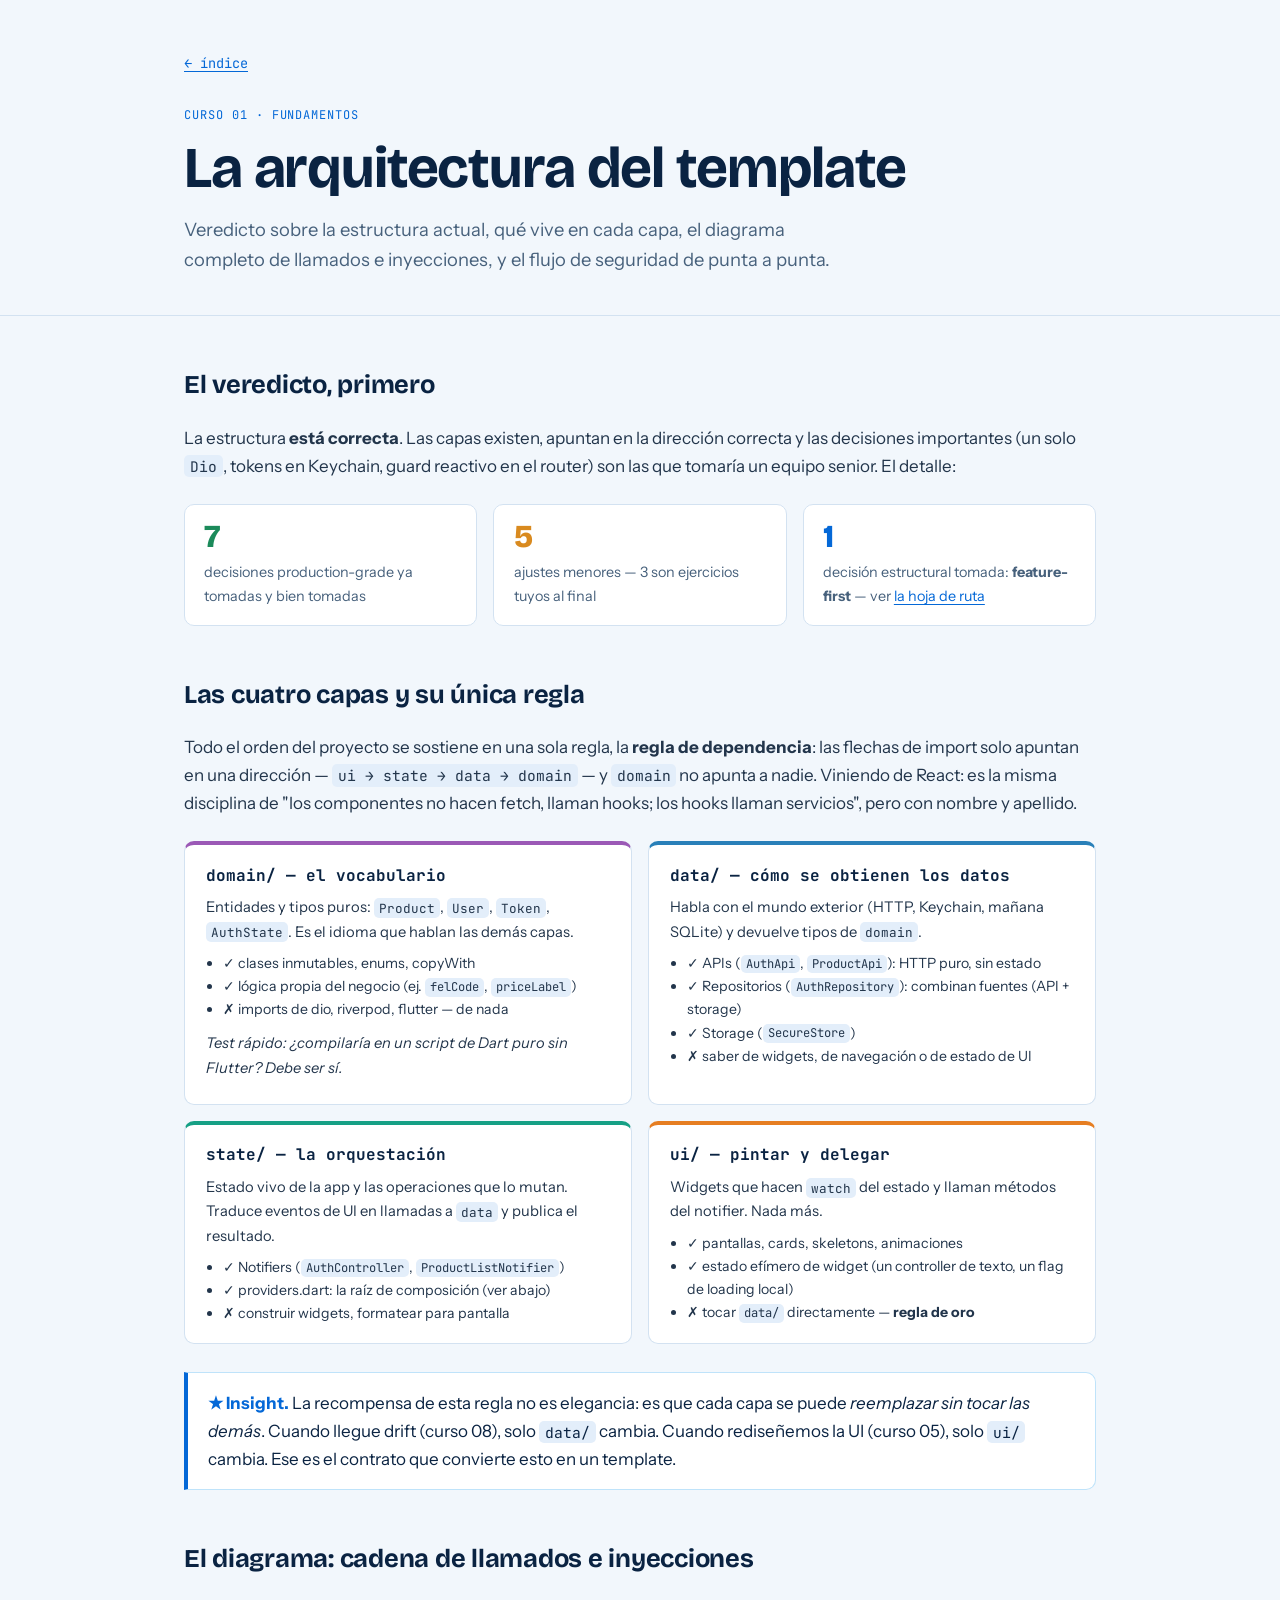
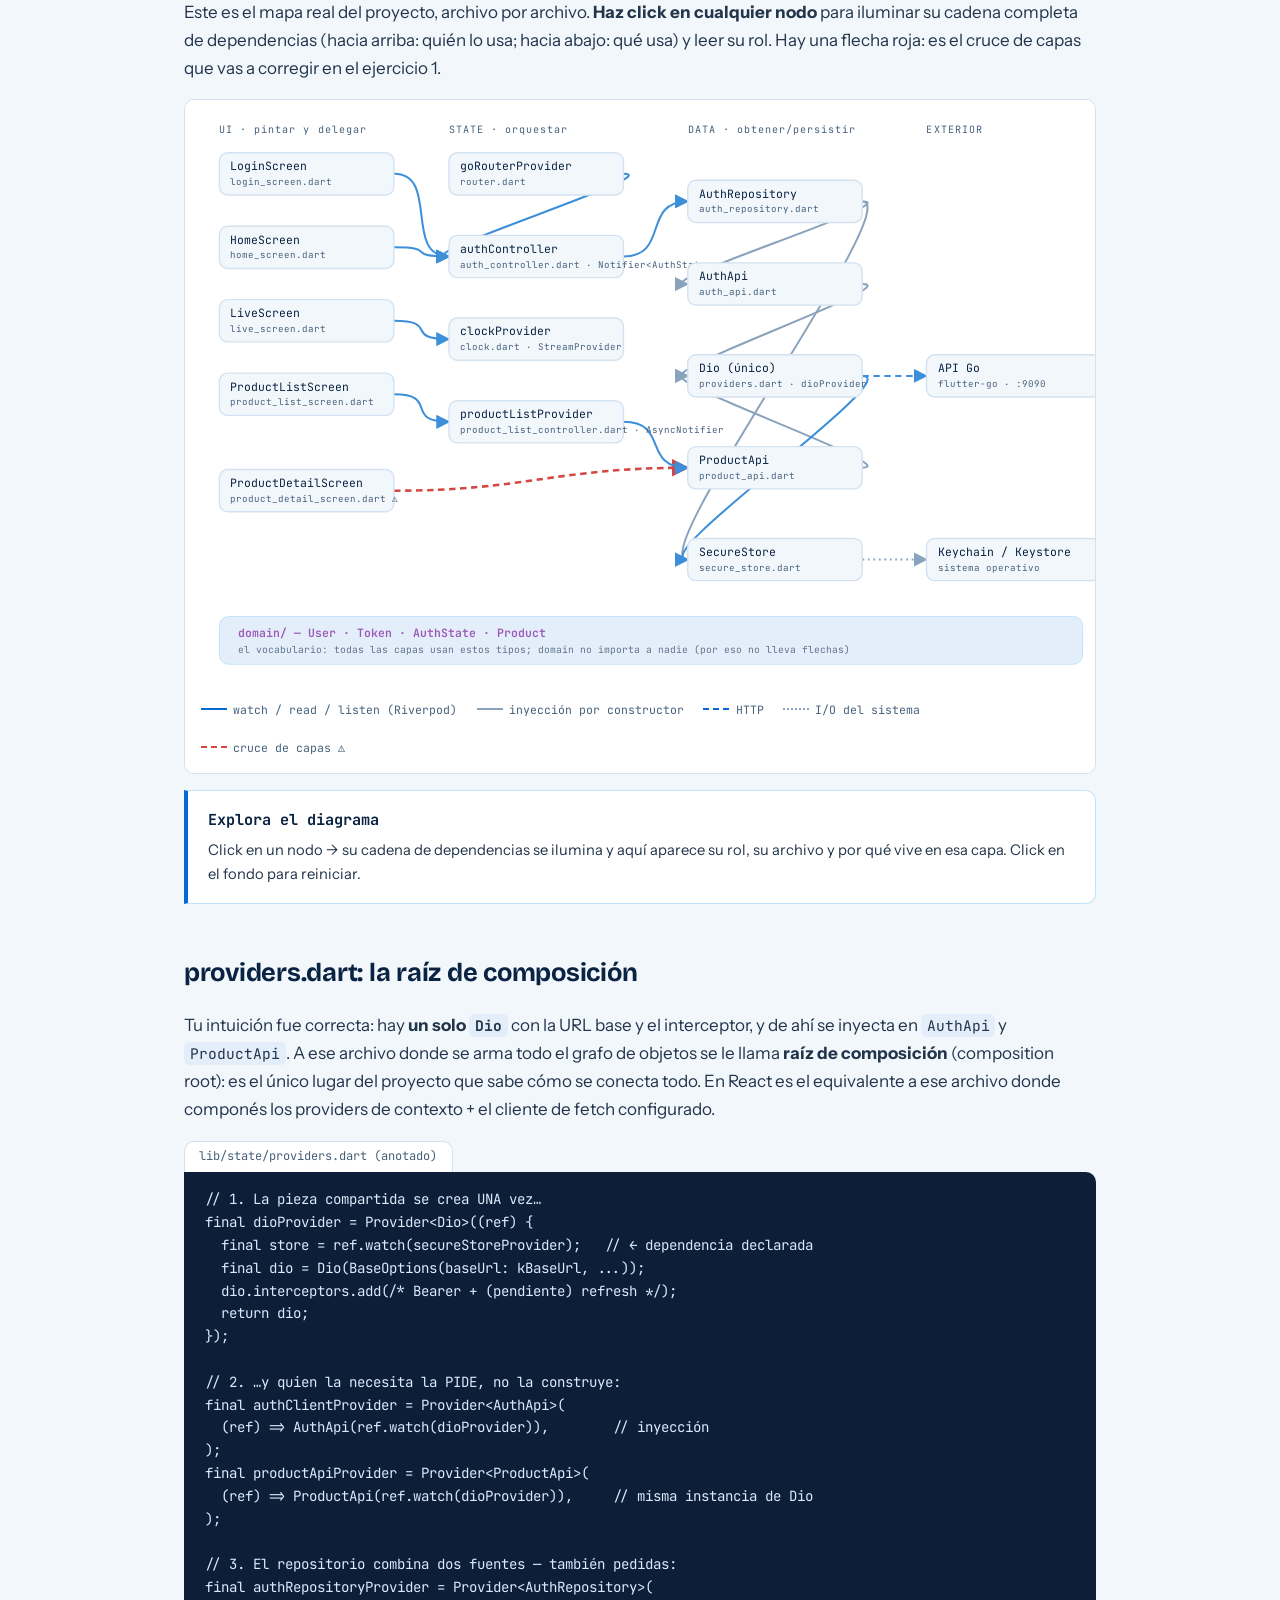
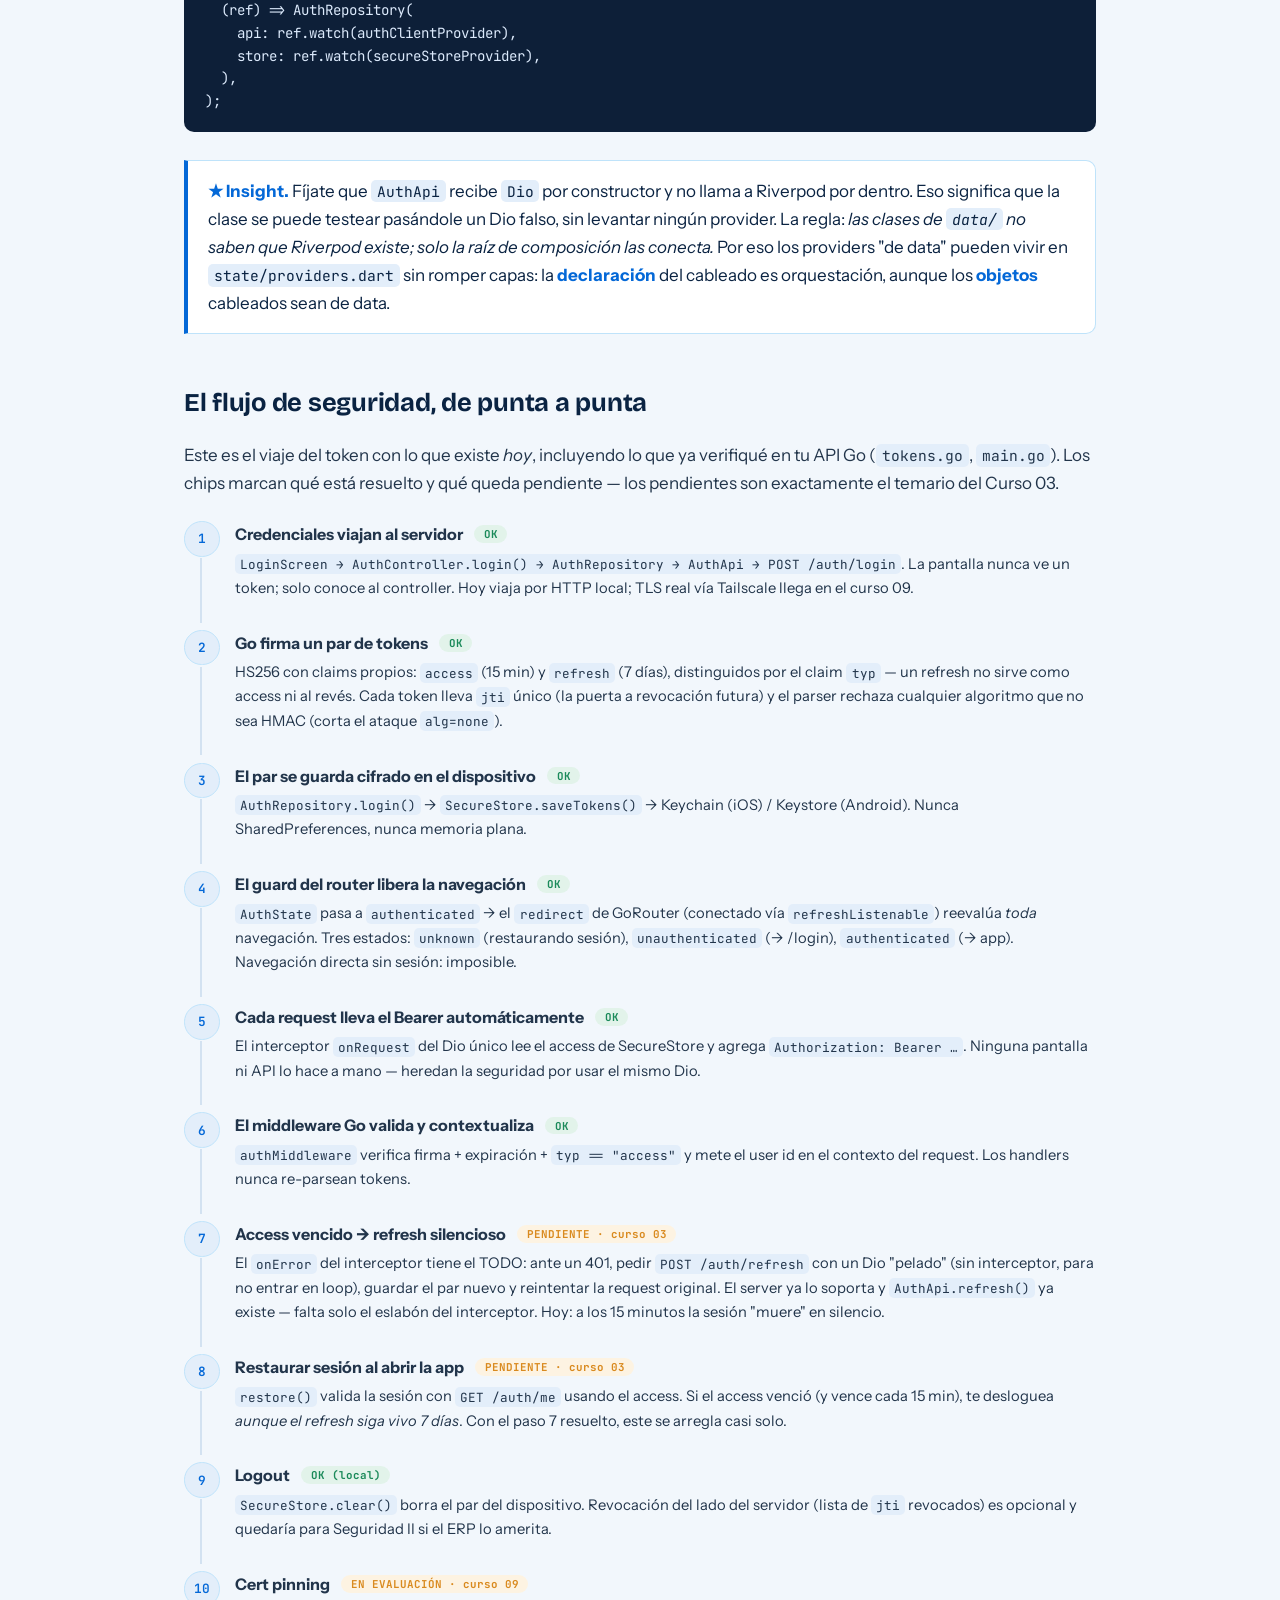
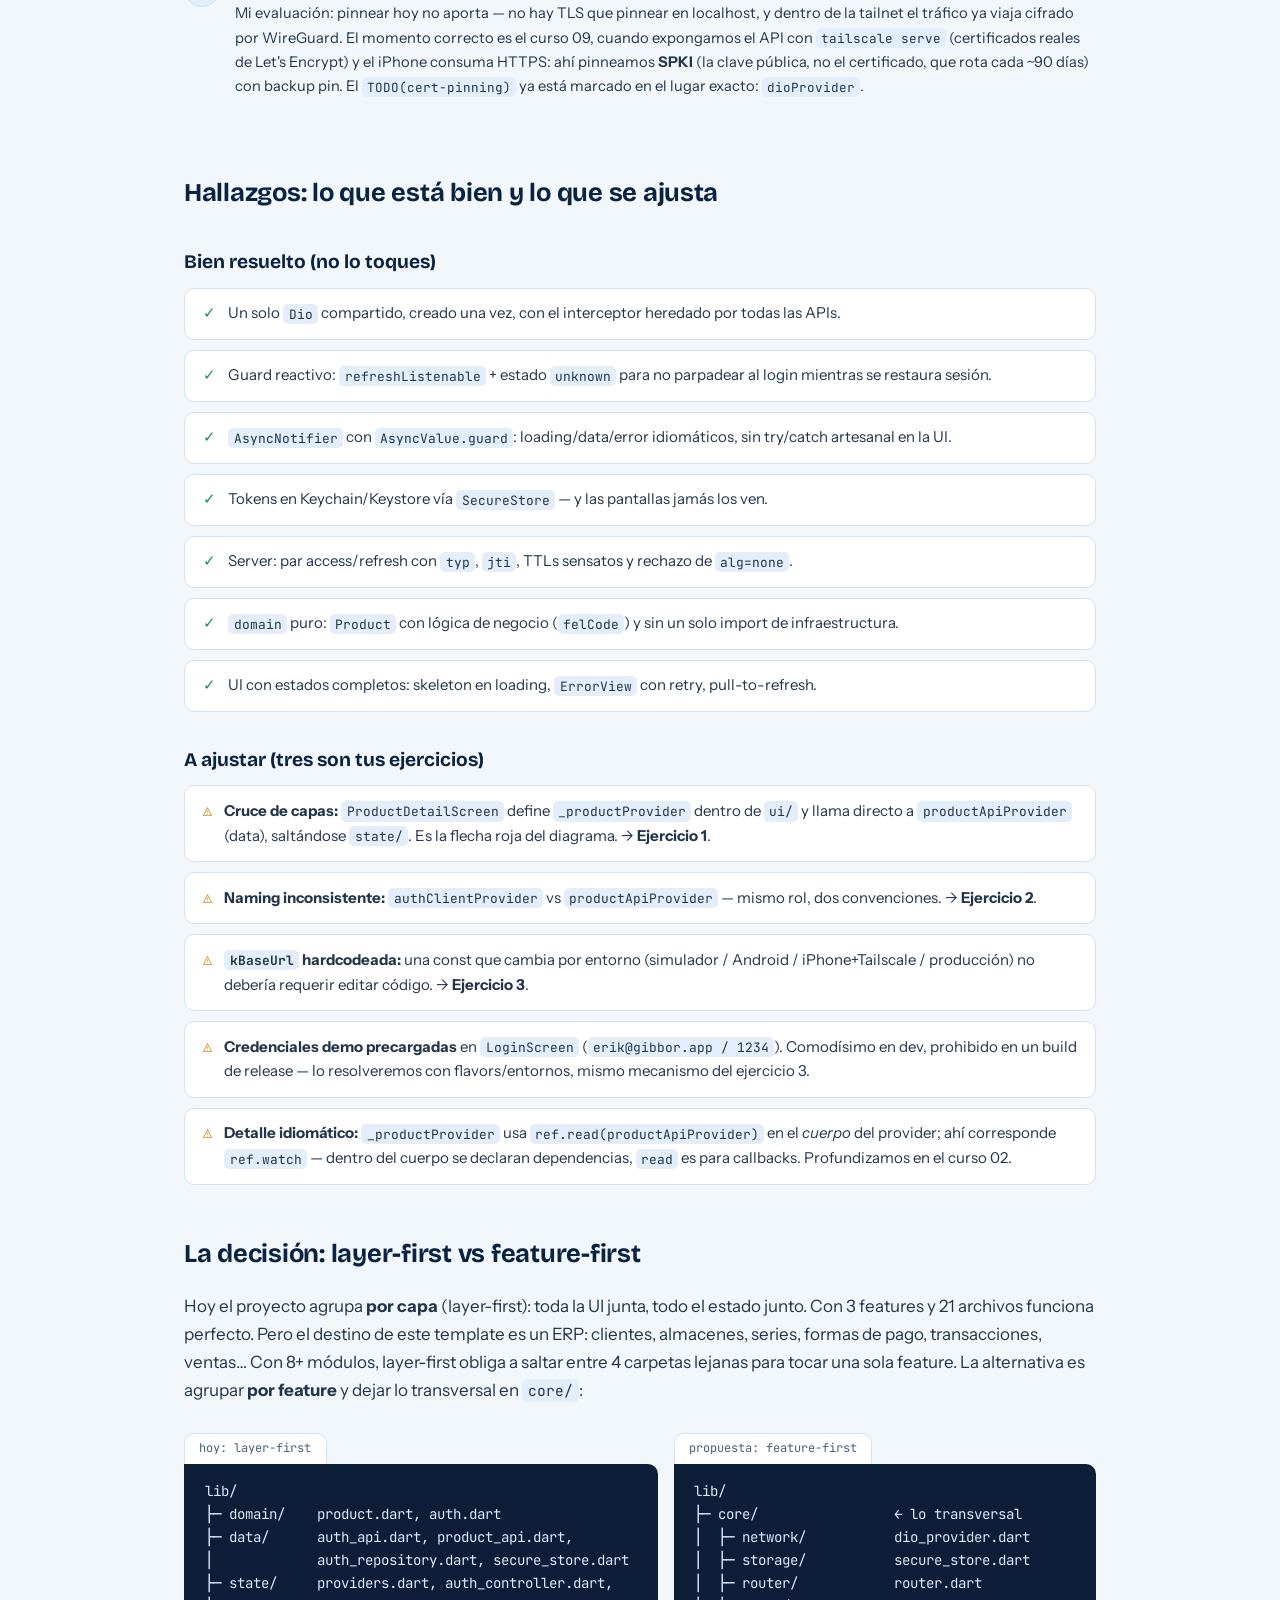
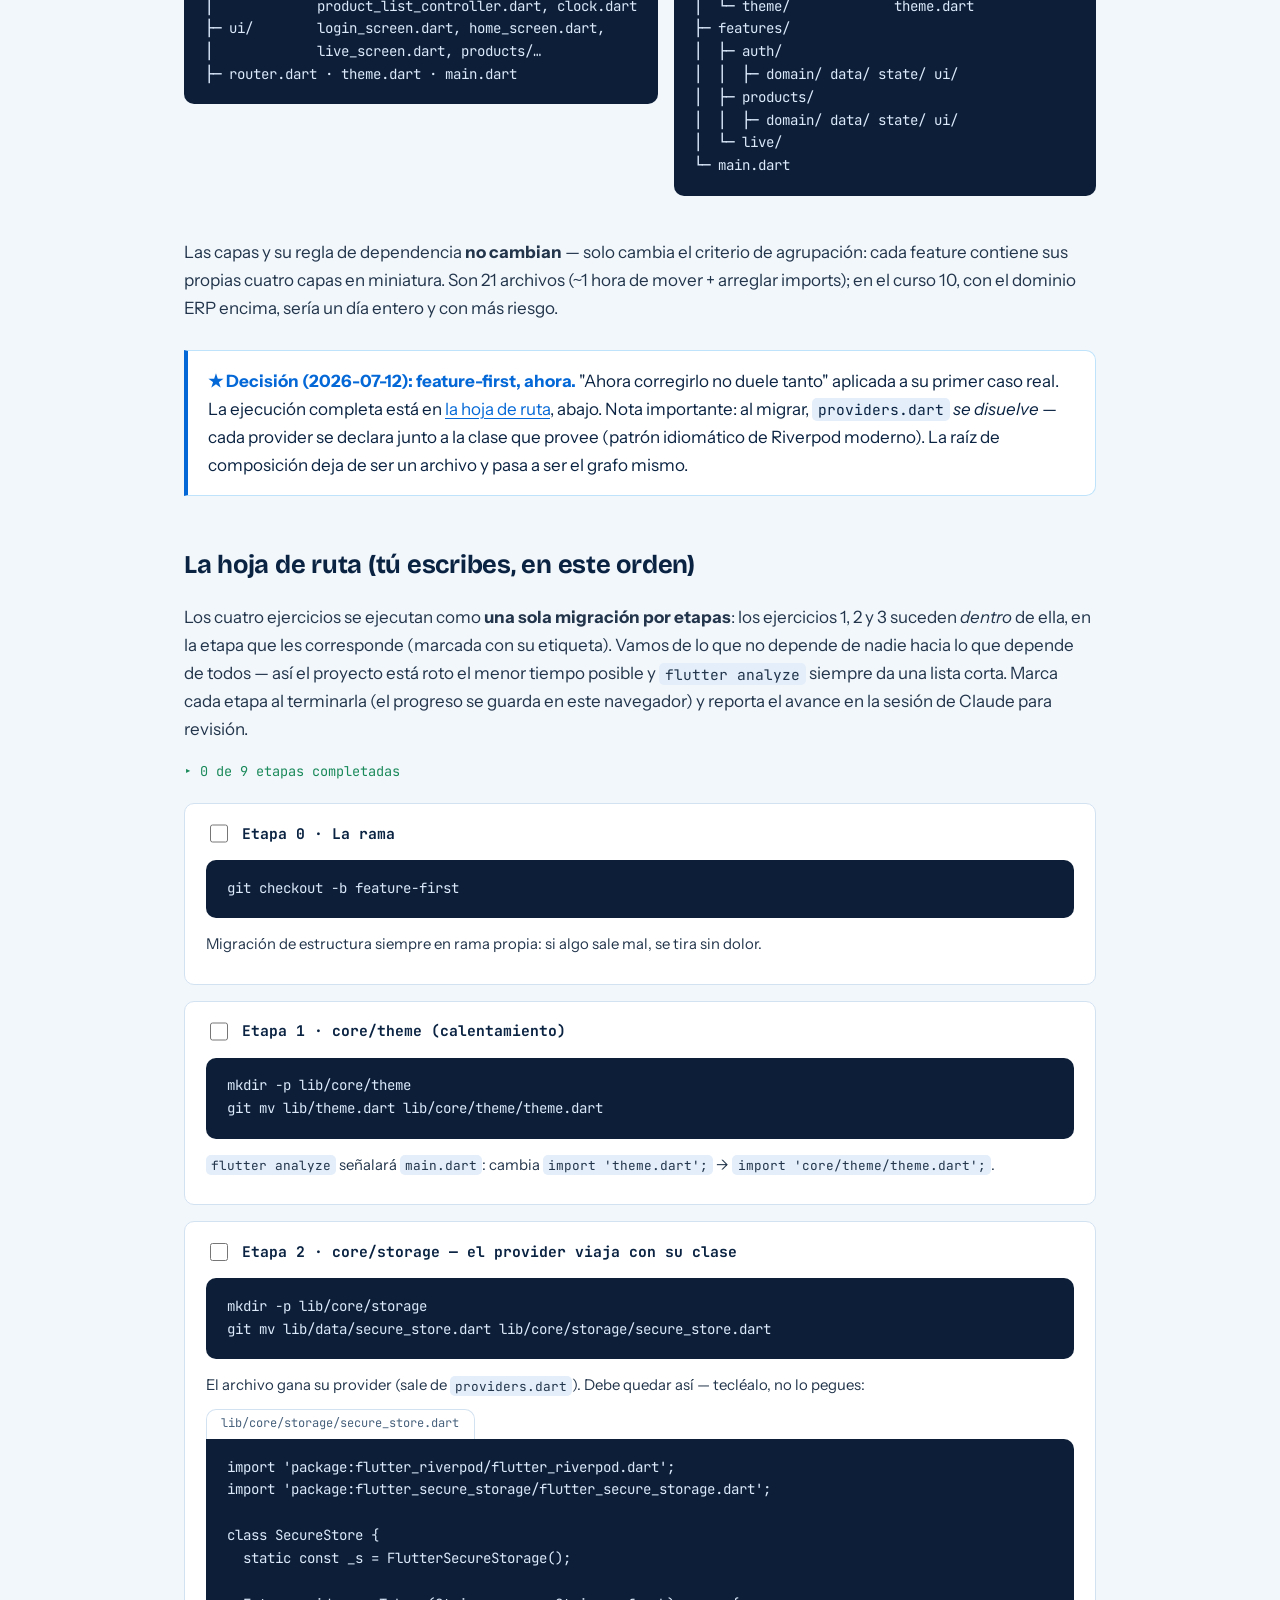
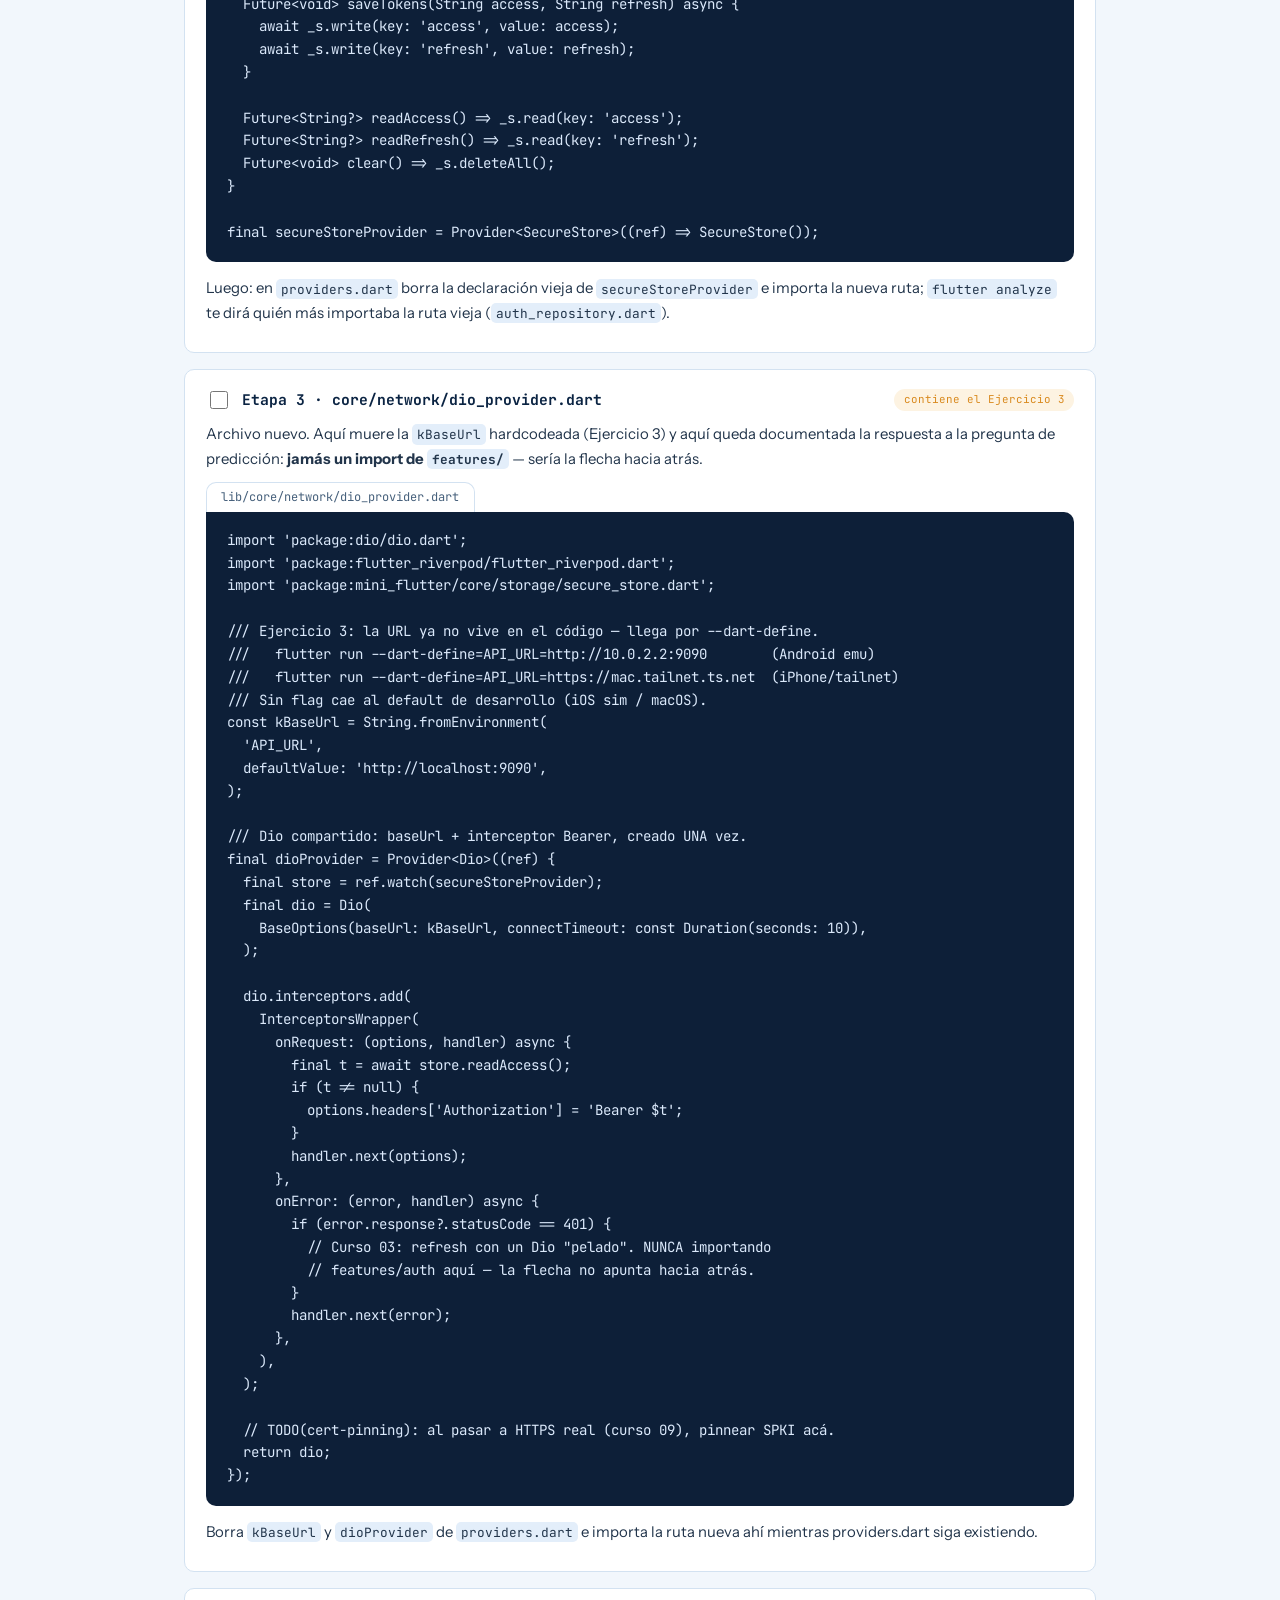
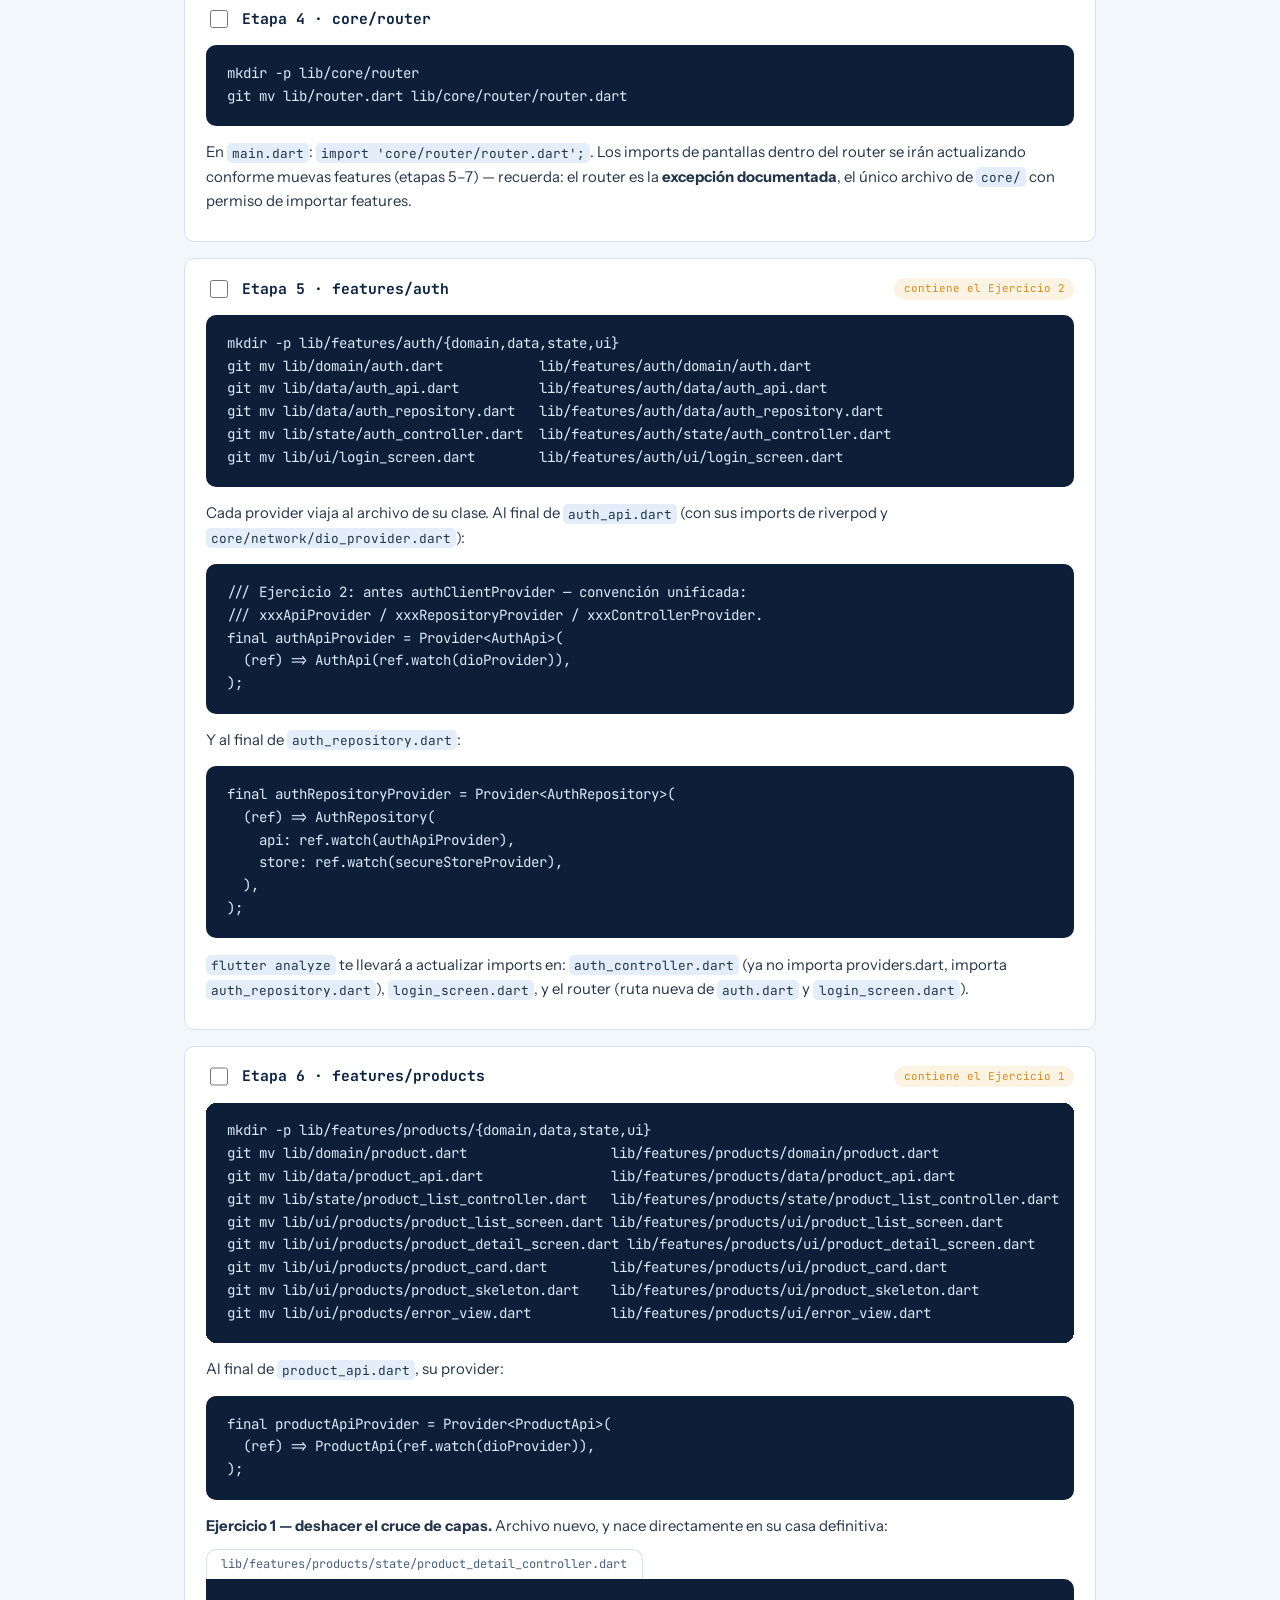
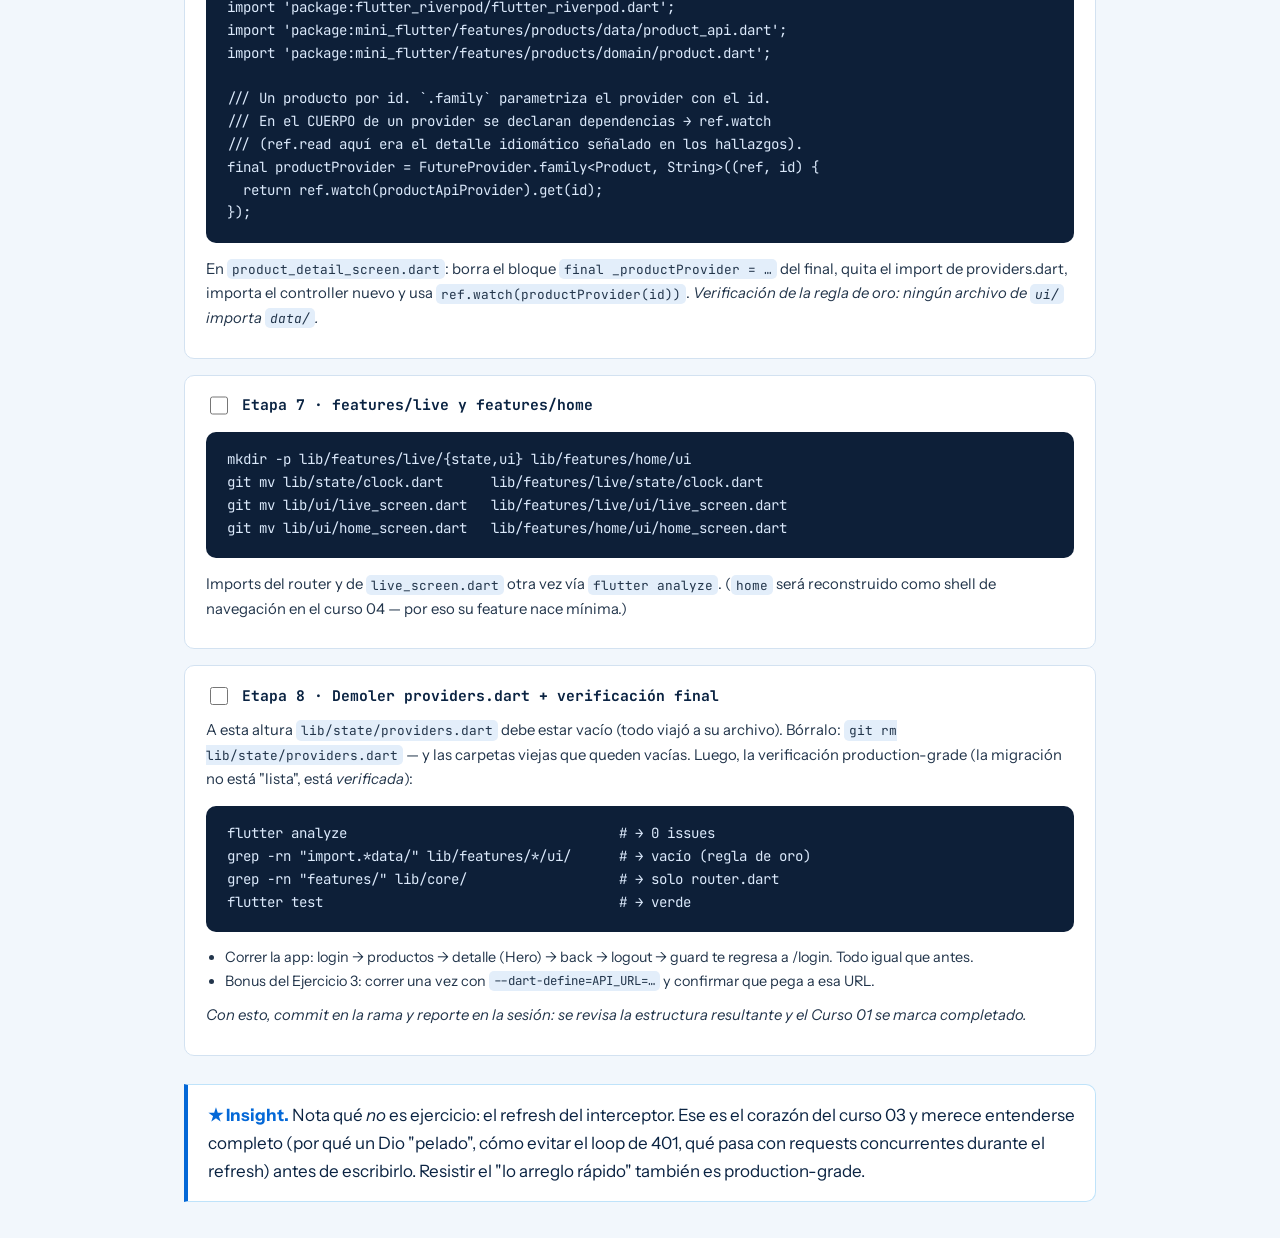
==== docs/html/curso-01-arquitectura.html @ 0466b00d "Course step - 0" ====
<!doctype html>
<html lang="es">
<head>
<meta charset="utf-8">
<meta name="viewport" content="width=device-width, initial-scale=1">
<meta name="darkreader-lock">
<title>Curso 01 · La arquitectura del template — Escuela Flutter</title>
<link rel="preconnect" href="https://fonts.googleapis.com">
<link href="https://fonts.googleapis.com/css2?family=Bricolage+Grotesque:wght@500;700;800&family=Instrument+Sans:ital,wght@0,400;0,600;1,400&family=JetBrains+Mono:wght@400;600&display=swap" rel="stylesheet">
<link rel="stylesheet" href="assets/base.css">
<style>
  /* ---- estilos exclusivos de este curso ---- */

  /* veredicto */
  .veredicto {
    display: grid;
    grid-template-columns: repeat(3, 1fr);
    gap: 1rem;
    margin: 1.5rem 0;
  }
  @media (max-width: 46rem) { .veredicto { grid-template-columns: 1fr; } }

  .veredicto-item {
    background: var(--card);
    border: 1px solid var(--linea);
    border-radius: var(--radio);
    padding: 1rem 1.2rem;
  }
  .veredicto-num {
    font-family: var(--f-display);
    font-size: 2rem;
    font-weight: 800;
    line-height: 1;
  }
  .veredicto-item p { margin: 0.4rem 0 0; font-size: 0.9rem; color: var(--ink-suave); }

  /* tarjetas de capa */
  .capas { display: grid; grid-template-columns: 1fr 1fr; gap: 1rem; margin: 1.5rem 0; }
  @media (max-width: 46rem) { .capas { grid-template-columns: 1fr; } }

  .capa-card {
    background: var(--card);
    border: 1px solid var(--linea);
    border-top: 4px solid var(--capa-color, var(--azul));
    border-radius: var(--radio);
    padding: 1.1rem 1.3rem;
  }
  .capa-card h3 { margin: 0 0 0.4rem; font-family: var(--f-mono); font-size: 1rem; }
  .capa-card p { font-size: 0.92rem; margin: 0.4rem 0; }
  .capa-card ul { font-size: 0.88rem; padding-left: 1.1rem; margin: 0.5rem 0 0; }
  .capa-si { color: var(--verde); }
  .capa-no { color: #c0392b; }

  /* diagrama interactivo */
  .lienzo {
    background: var(--card);
    border: 1px solid var(--linea);
    border-radius: var(--radio);
    padding: 1rem;
    overflow-x: auto;
  }
  .lienzo svg { display: block; min-width: 900px; width: 100%; height: auto; }

  .leyenda {
    display: flex; flex-wrap: wrap; gap: 1.2rem;
    font-family: var(--f-mono); font-size: 0.72rem; color: var(--ink-suave);
    margin: 0.9rem 0 0;
  }
  .leyenda span { display: inline-flex; align-items: center; gap: 0.4rem; }
  .muestra { display: inline-block; width: 26px; height: 0; border-top: 2.5px solid var(--azul); }
  .muestra.gris  { border-top-color: #8aa3bd; }
  .muestra.rojo  { border-top-color: #d64541; border-top-style: dashed; }
  .muestra.punteada { border-top-style: dotted; border-top-color: #8aa3bd; }
  .muestra.rayada { border-top-style: dashed; }

  .panel-info {
    border: 1px solid var(--cielo);
    border-left: 4px solid var(--azul);
    background: var(--card);
    border-radius: 0 var(--radio) var(--radio) 0;
    padding: 1rem 1.25rem;
    margin-top: 1rem;
    min-height: 5.5rem;
  }
  .panel-info h4 { font-family: var(--f-mono); margin: 0 0 0.3rem; font-size: 0.95rem; }
  .panel-info .pill { margin-left: 0.5rem; }
  .panel-info p { margin: 0.4rem 0 0; font-size: 0.92rem; color: var(--texto-prosa); }

  /* nodos SVG */
  .nodo-svg { cursor: pointer; }
  .nodo-svg rect {
    fill: var(--paper);
    stroke: var(--linea);
    stroke-width: 1.5;
    transition: stroke 0.15s ease, fill 0.15s ease;
  }
  .nodo-svg text { font-family: var(--f-mono); font-size: 12.5px; fill: var(--ink); }
  .nodo-svg .sub { font-size: 10px; fill: var(--ink-suave); }
  .nodo-svg:hover rect, .nodo-svg:focus-visible rect { stroke: var(--azul); stroke-width: 2; }
  .nodo-svg.activo rect { stroke: var(--azul); stroke-width: 2.5; fill: var(--resalte); }
  .apagado { opacity: 0.14; }
  .col-titulo { font-family: var(--f-mono); font-size: 11px; letter-spacing: 0.1em; fill: var(--ink-suave); }
  .banda-domain rect { fill: var(--resalte); stroke: var(--cielo); }

  /* flujo de seguridad */
  .flujo { list-style: none; margin: 1.5rem 0; padding: 0; }
  .flujo li {
    position: relative;
    padding: 0 0 1.6rem 3.2rem;
    opacity: 0;
    transform: translateY(10px);
    transition: opacity 0.45s ease, transform 0.45s ease;
  }
  .flujo li.visible { opacity: 1; transform: none; }
  .flujo li::before {
    content: attr(data-paso);
    position: absolute; left: 0; top: 0;
    width: 2.1rem; height: 2.1rem;
    border-radius: 50%;
    display: flex; align-items: center; justify-content: center;
    font-family: var(--f-mono); font-size: 0.8rem; font-weight: 600;
    background: var(--resalte); color: var(--azul);
    border: 1.5px solid var(--cielo);
  }
  .flujo li::after {
    content: "";
    position: absolute; left: 1rem; top: 2.3rem; bottom: 0.2rem;
    border-left: 2px solid var(--linea);
  }
  .flujo li:last-child::after { display: none; }
  .flujo h4 { margin: 0.25rem 0 0.25rem; font-size: 1rem; font-family: var(--f-cuerpo); }
  .flujo p { margin: 0; font-size: 0.92rem; color: var(--texto-prosa); }
  .chip { font-family: var(--f-mono); font-size: 0.68rem; border-radius: 999px; padding: 0.12rem 0.6rem; vertical-align: 2px; margin-left: 0.5rem; }
  .chip-ok { background: #e2f3ea; color: var(--verde); }
  .chip-pend { background: #fdf3e2; color: var(--ambar); }
  @media (prefers-color-scheme: dark) {
    .chip-ok { background: #11331f; }
    .chip-pend { background: #3a2c10; }
  }

  /* hallazgos */
  .hallazgo { display: flex; gap: 0.8rem; align-items: baseline; background: var(--card); border: 1px solid var(--linea); border-radius: var(--radio); padding: 0.8rem 1.1rem; margin: 0.6rem 0; font-size: 0.94rem; }
  .hallazgo .icono { font-family: var(--f-mono); flex-shrink: 0; }
  .hallazgo.bien .icono { color: var(--verde); }
  .hallazgo.ajustar .icono { color: var(--ambar); }
  .hallazgo p { margin: 0; color: var(--texto-prosa); }

  /* ejercicios */
  .ejercicio {
    border: 1px dashed var(--ambar);
    border-radius: var(--radio);
    background: var(--card);
    padding: 1rem 1.25rem;
    margin: 1rem 0;
  }
  .ejercicio h4 { margin: 0 0 0.4rem; font-family: var(--f-mono); font-size: 0.9rem; color: var(--ambar); }
  .ejercicio p { margin: 0.3rem 0; font-size: 0.93rem; }

  /* hoja de ruta: etapas con checkbox persistente */
  #progreso-etapas {
    font-family: var(--f-mono);
    font-size: 0.85rem;
    color: var(--verde);
    margin: 0.75rem 0 1.25rem;
  }
  .etapa {
    border: 1px solid var(--linea);
    border-radius: var(--radio);
    background: var(--card);
    padding: 1.1rem 1.3rem;
    margin: 1rem 0;
    transition: border-color 0.2s ease, opacity 0.2s ease;
  }
  .etapa:has(input:checked) { border-color: var(--verde); opacity: 0.72; }
  .etapa-cabecera { display: flex; align-items: center; gap: 0.7rem; flex-wrap: wrap; }
  .etapa-cabecera input {
    width: 1.15rem; height: 1.15rem;
    accent-color: var(--verde);
    cursor: pointer;
    flex-shrink: 0;
  }
  .etapa h4 { margin: 0; font-family: var(--f-mono); font-size: 0.92rem; }
  .tag-ej {
    font-family: var(--f-mono); font-size: 0.68rem;
    background: #fdf3e2; color: var(--ambar);
    border-radius: 999px; padding: 0.12rem 0.6rem;
    margin-left: auto; white-space: nowrap;
  }
  @media (prefers-color-scheme: dark) { .tag-ej { background: #3a2c10; } }
  .etapa p { font-size: 0.93rem; margin: 0.6rem 0; }
  .etapa ul { font-size: 0.9rem; margin: 0.4rem 0; padding-left: 1.2rem; }
</style>
</head>
<body>

<header class="curso-header">
  <div class="contenedor">
    <a class="volver" href="index.html">← índice</a>
    <p class="eyebrow">Curso 01 · fundamentos</p>
    <h1 class="titulo-display">La arquitectura del template</h1>
    <p class="lead">Veredicto sobre la estructura actual, qué vive en cada capa, el diagrama
    completo de llamados e inyecciones, y el flujo de seguridad de punta a punta.</p>
  </div>
</header>

<main class="prose">
  <div class="contenedor">

    <h2>El veredicto, primero</h2>
    <p>
      La estructura <strong>está correcta</strong>. Las capas existen, apuntan en la
      dirección correcta y las decisiones importantes (un solo <code>Dio</code>, tokens en
      Keychain, guard reactivo en el router) son las que tomaría un equipo senior.
      El detalle:
    </p>

    <div class="veredicto">
      <div class="veredicto-item">
        <span class="veredicto-num" style="color: var(--verde)">7</span>
        <p>decisiones production-grade ya tomadas y bien tomadas</p>
      </div>
      <div class="veredicto-item">
        <span class="veredicto-num" style="color: var(--ambar)">5</span>
        <p>ajustes menores — 3 son ejercicios tuyos al final</p>
      </div>
      <div class="veredicto-item">
        <span class="veredicto-num" style="color: var(--azul)">1</span>
        <p>decisión estructural tomada: <strong>feature-first</strong> — ver <a href="#hoja-de-ruta">la hoja de ruta</a></p>
      </div>
    </div>

    <h2>Las cuatro capas y su única regla</h2>
    <p>
      Todo el orden del proyecto se sostiene en una sola regla, la
      <strong>regla de dependencia</strong>: las flechas de import solo apuntan en una
      dirección — <code>ui → state → data → domain</code> — y <code>domain</code> no
      apunta a nadie. Viniendo de React: es la misma disciplina de "los componentes no
      hacen fetch, llaman hooks; los hooks llaman servicios", pero con nombre y apellido.
    </p>

    <div class="capas">
      <div class="capa-card" style="--capa-color: #9b59b6;">
        <h3>domain/ — el vocabulario</h3>
        <p>Entidades y tipos puros: <code>Product</code>, <code>User</code>, <code>Token</code>, <code>AuthState</code>. Es el idioma que hablan las demás capas.</p>
        <ul>
          <li class="capa-si">✓ clases inmutables, enums, copyWith</li>
          <li class="capa-si">✓ lógica propia del negocio (ej. <code>felCode</code>, <code>priceLabel</code>)</li>
          <li class="capa-no">✗ imports de dio, riverpod, flutter — de nada</li>
        </ul>
        <p style="margin-top:0.6rem"><em>Test rápido: ¿compilaría en un script de Dart puro sin Flutter? Debe ser sí.</em></p>
      </div>
      <div class="capa-card" style="--capa-color: #2980b9;">
        <h3>data/ — cómo se obtienen los datos</h3>
        <p>Habla con el mundo exterior (HTTP, Keychain, mañana SQLite) y devuelve tipos de <code>domain</code>.</p>
        <ul>
          <li class="capa-si">✓ APIs (<code>AuthApi</code>, <code>ProductApi</code>): HTTP puro, sin estado</li>
          <li class="capa-si">✓ Repositorios (<code>AuthRepository</code>): combinan fuentes (API + storage)</li>
          <li class="capa-si">✓ Storage (<code>SecureStore</code>)</li>
          <li class="capa-no">✗ saber de widgets, de navegación o de estado de UI</li>
        </ul>
      </div>
      <div class="capa-card" style="--capa-color: #16a085;">
        <h3>state/ — la orquestación</h3>
        <p>Estado vivo de la app y las operaciones que lo mutan. Traduce eventos de UI en llamadas a <code>data</code> y publica el resultado.</p>
        <ul>
          <li class="capa-si">✓ Notifiers (<code>AuthController</code>, <code>ProductListNotifier</code>)</li>
          <li class="capa-si">✓ providers.dart: la raíz de composición (ver abajo)</li>
          <li class="capa-no">✗ construir widgets, formatear para pantalla</li>
        </ul>
      </div>
      <div class="capa-card" style="--capa-color: #e67e22;">
        <h3>ui/ — pintar y delegar</h3>
        <p>Widgets que hacen <code>watch</code> del estado y llaman métodos del notifier. Nada más.</p>
        <ul>
          <li class="capa-si">✓ pantallas, cards, skeletons, animaciones</li>
          <li class="capa-si">✓ estado efímero de widget (un controller de texto, un flag de loading local)</li>
          <li class="capa-no">✗ tocar <code>data/</code> directamente — <strong>regla de oro</strong></li>
        </ul>
      </div>
    </div>

    <div class="insight">
      <strong>★ Insight.</strong> La recompensa de esta regla no es elegancia: es que cada
      capa se puede <em>reemplazar sin tocar las demás</em>. Cuando llegue drift (curso 08),
      solo <code>data/</code> cambia. Cuando rediseñemos la UI (curso 05), solo
      <code>ui/</code> cambia. Ese es el contrato que convierte esto en un template.
    </div>

    <h2>El diagrama: cadena de llamados e inyecciones</h2>
    <p>
      Este es el mapa real del proyecto, archivo por archivo. <strong>Haz click en
      cualquier nodo</strong> para iluminar su cadena completa de dependencias
      (hacia arriba: quién lo usa; hacia abajo: qué usa) y leer su rol.
      Hay una flecha roja: es el cruce de capas que vas a corregir en el ejercicio 1.
    </p>

    <div class="lienzo">
      <svg id="diagrama" viewBox="0 0 980 620" role="img" aria-label="Diagrama de dependencias del proyecto"></svg>
      <div class="leyenda">
        <span><span class="muestra"></span> watch / read / listen (Riverpod)</span>
        <span><span class="muestra gris"></span> inyección por constructor</span>
        <span><span class="muestra rayada"></span> HTTP</span>
        <span><span class="muestra punteada"></span> I/O del sistema</span>
        <span><span class="muestra rojo"></span> cruce de capas ⚠</span>
      </div>
    </div>
    <div class="panel-info" id="panel-info">
      <h4>Explora el diagrama</h4>
      <p>Click en un nodo → su cadena de dependencias se ilumina y aquí aparece su rol,
      su archivo y por qué vive en esa capa. Click en el fondo para reiniciar.</p>
    </div>

    <h2>providers.dart: la raíz de composición</h2>
    <p>
      Tu intuición fue correcta: hay <strong>un solo <code>Dio</code></strong> con la URL
      base y el interceptor, y de ahí se inyecta en <code>AuthApi</code> y
      <code>ProductApi</code>. A ese archivo donde se arma todo el grafo de objetos se le
      llama <strong>raíz de composición</strong> (composition root): es el único lugar del
      proyecto que sabe cómo se conecta todo. En React es el equivalente a ese archivo
      donde componés los providers de contexto + el cliente de fetch configurado.
    </p>

    <span class="archivo">lib/state/providers.dart (anotado)</span>
<pre><code>// 1. La pieza compartida se crea UNA vez…
final dioProvider = Provider&lt;Dio&gt;((ref) {
  final store = ref.watch(secureStoreProvider);   // ← dependencia declarada
  final dio = Dio(BaseOptions(baseUrl: kBaseUrl, ...));
  dio.interceptors.add(/* Bearer + (pendiente) refresh */);
  return dio;
});

// 2. …y quien la necesita la PIDE, no la construye:
final authClientProvider = Provider&lt;AuthApi&gt;(
  (ref) =&gt; AuthApi(ref.watch(dioProvider)),        // inyección
);
final productApiProvider = Provider&lt;ProductApi&gt;(
  (ref) =&gt; ProductApi(ref.watch(dioProvider)),     // misma instancia de Dio
);

// 3. El repositorio combina dos fuentes — también pedidas:
final authRepositoryProvider = Provider&lt;AuthRepository&gt;(
  (ref) =&gt; AuthRepository(
    api: ref.watch(authClientProvider),
    store: ref.watch(secureStoreProvider),
  ),
);</code></pre>

    <div class="insight">
      <strong>★ Insight.</strong> Fíjate que <code>AuthApi</code> recibe <code>Dio</code>
      por constructor y no llama a Riverpod por dentro. Eso significa que la clase se puede
      testear pasándole un Dio falso, sin levantar ningún provider. La regla:
      <em>las clases de <code>data/</code> no saben que Riverpod existe; solo la raíz de
      composición las conecta.</em> Por eso los providers "de data" pueden vivir en
      <code>state/providers.dart</code> sin romper capas: la <strong>declaración</strong>
      del cableado es orquestación, aunque los <strong>objetos</strong> cableados sean de data.
    </div>

    <h2>El flujo de seguridad, de punta a punta</h2>
    <p>
      Este es el viaje del token con lo que existe <em>hoy</em>, incluyendo lo que ya
      verifiqué en tu API Go (<code>tokens.go</code>, <code>main.go</code>). Los chips
      marcan qué está resuelto y qué queda pendiente — los pendientes son exactamente el
      temario del Curso 03.
    </p>

    <ol class="flujo" id="flujo-seguridad">
      <li data-paso="1">
        <h4>Credenciales viajan al servidor <span class="chip chip-ok">OK</span></h4>
        <p><code>LoginScreen → AuthController.login() → AuthRepository → AuthApi → POST /auth/login</code>.
        La pantalla nunca ve un token; solo conoce al controller. Hoy viaja por HTTP local;
        TLS real vía Tailscale llega en el curso 09.</p>
      </li>
      <li data-paso="2">
        <h4>Go firma un par de tokens <span class="chip chip-ok">OK</span></h4>
        <p>HS256 con claims propios: <code>access</code> (15 min) y <code>refresh</code> (7 días),
        distinguidos por el claim <code>typ</code> — un refresh no sirve como access ni al revés.
        Cada token lleva <code>jti</code> único (la puerta a revocación futura) y el parser
        rechaza cualquier algoritmo que no sea HMAC (corta el ataque <code>alg=none</code>).</p>
      </li>
      <li data-paso="3">
        <h4>El par se guarda cifrado en el dispositivo <span class="chip chip-ok">OK</span></h4>
        <p><code>AuthRepository.login()</code> → <code>SecureStore.saveTokens()</code> →
        Keychain (iOS) / Keystore (Android). Nunca SharedPreferences, nunca memoria plana.</p>
      </li>
      <li data-paso="4">
        <h4>El guard del router libera la navegación <span class="chip chip-ok">OK</span></h4>
        <p><code>AuthState</code> pasa a <code>authenticated</code> → el <code>redirect</code> de
        GoRouter (conectado vía <code>refreshListenable</code>) reevalúa <em>toda</em> navegación.
        Tres estados: <code>unknown</code> (restaurando sesión), <code>unauthenticated</code>
        (→ /login), <code>authenticated</code> (→ app). Navegación directa sin sesión: imposible.</p>
      </li>
      <li data-paso="5">
        <h4>Cada request lleva el Bearer automáticamente <span class="chip chip-ok">OK</span></h4>
        <p>El interceptor <code>onRequest</code> del Dio único lee el access de SecureStore y
        agrega <code>Authorization: Bearer …</code>. Ninguna pantalla ni API lo hace a mano —
        heredan la seguridad por usar el mismo Dio.</p>
      </li>
      <li data-paso="6">
        <h4>El middleware Go valida y contextualiza <span class="chip chip-ok">OK</span></h4>
        <p><code>authMiddleware</code> verifica firma + expiración + <code>typ == "access"</code>
        y mete el user id en el contexto del request. Los handlers nunca re-parsean tokens.</p>
      </li>
      <li data-paso="7">
        <h4>Access vencido → refresh silencioso <span class="chip chip-pend">PENDIENTE · curso 03</span></h4>
        <p>El <code>onError</code> del interceptor tiene el TODO: ante un 401, pedir
        <code>POST /auth/refresh</code> con un Dio "pelado" (sin interceptor, para no entrar en
        loop), guardar el par nuevo y reintentar la request original. El server ya lo soporta y
        <code>AuthApi.refresh()</code> ya existe — falta solo el eslabón del interceptor.
        Hoy: a los 15 minutos la sesión "muere" en silencio.</p>
      </li>
      <li data-paso="8">
        <h4>Restaurar sesión al abrir la app <span class="chip chip-pend">PENDIENTE · curso 03</span></h4>
        <p><code>restore()</code> valida la sesión con <code>GET /auth/me</code> usando el access.
        Si el access venció (y vence cada 15 min), te desloguea <em>aunque el refresh siga vivo
        7 días</em>. Con el paso 7 resuelto, este se arregla casi solo.</p>
      </li>
      <li data-paso="9">
        <h4>Logout <span class="chip chip-ok">OK (local)</span></h4>
        <p><code>SecureStore.clear()</code> borra el par del dispositivo. Revocación del lado del
        servidor (lista de <code>jti</code> revocados) es opcional y quedaría para Seguridad II
        si el ERP lo amerita.</p>
      </li>
      <li data-paso="10">
        <h4>Cert pinning <span class="chip chip-pend">EN EVALUACIÓN · curso 09</span></h4>
        <p>Mi evaluación: pinnear hoy no aporta — no hay TLS que pinnear en localhost, y dentro
        de la tailnet el tráfico ya viaja cifrado por WireGuard. El momento correcto es el curso
        09, cuando expongamos el API con <code>tailscale serve</code> (certificados reales de
        Let's Encrypt) y el iPhone consuma HTTPS: ahí pinneamos <strong>SPKI</strong> (la clave
        pública, no el certificado, que rota cada ~90 días) con backup pin. El
        <code>TODO(cert-pinning)</code> ya está marcado en el lugar exacto: <code>dioProvider</code>.</p>
      </li>
    </ol>

    <h2>Hallazgos: lo que está bien y lo que se ajusta</h2>

    <h3>Bien resuelto (no lo toques)</h3>
    <div class="hallazgo bien"><span class="icono">✓</span><p>Un solo <code>Dio</code> compartido, creado una vez, con el interceptor heredado por todas las APIs.</p></div>
    <div class="hallazgo bien"><span class="icono">✓</span><p>Guard reactivo: <code>refreshListenable</code> + estado <code>unknown</code> para no parpadear al login mientras se restaura sesión.</p></div>
    <div class="hallazgo bien"><span class="icono">✓</span><p><code>AsyncNotifier</code> con <code>AsyncValue.guard</code>: loading/data/error idiomáticos, sin try/catch artesanal en la UI.</p></div>
    <div class="hallazgo bien"><span class="icono">✓</span><p>Tokens en Keychain/Keystore vía <code>SecureStore</code> — y las pantallas jamás los ven.</p></div>
    <div class="hallazgo bien"><span class="icono">✓</span><p>Server: par access/refresh con <code>typ</code>, <code>jti</code>, TTLs sensatos y rechazo de <code>alg=none</code>.</p></div>
    <div class="hallazgo bien"><span class="icono">✓</span><p><code>domain</code> puro: <code>Product</code> con lógica de negocio (<code>felCode</code>) y sin un solo import de infraestructura.</p></div>
    <div class="hallazgo bien"><span class="icono">✓</span><p>UI con estados completos: skeleton en loading, <code>ErrorView</code> con retry, pull-to-refresh.</p></div>

    <h3>A ajustar (tres son tus ejercicios)</h3>
    <div class="hallazgo ajustar"><span class="icono">⚠</span><p><strong>Cruce de capas:</strong> <code>ProductDetailScreen</code> define <code>_productProvider</code> dentro de <code>ui/</code> y llama directo a <code>productApiProvider</code> (data), saltándose <code>state/</code>. Es la flecha roja del diagrama. → <strong>Ejercicio 1</strong>.</p></div>
    <div class="hallazgo ajustar"><span class="icono">⚠</span><p><strong>Naming inconsistente:</strong> <code>authClientProvider</code> vs <code>productApiProvider</code> — mismo rol, dos convenciones. → <strong>Ejercicio 2</strong>.</p></div>
    <div class="hallazgo ajustar"><span class="icono">⚠</span><p><strong><code>kBaseUrl</code> hardcodeada:</strong> una const que cambia por entorno (simulador / Android / iPhone+Tailscale / producción) no debería requerir editar código. → <strong>Ejercicio 3</strong>.</p></div>
    <div class="hallazgo ajustar"><span class="icono">⚠</span><p><strong>Credenciales demo precargadas</strong> en <code>LoginScreen</code> (<code>erik@gibbor.app / 1234</code>). Comodísimo en dev, prohibido en un build de release — lo resolveremos con flavors/entornos, mismo mecanismo del ejercicio 3.</p></div>
    <div class="hallazgo ajustar"><span class="icono">⚠</span><p><strong>Detalle idiomático:</strong> <code>_productProvider</code> usa <code>ref.read(productApiProvider)</code> en el <em>cuerpo</em> del provider; ahí corresponde <code>ref.watch</code> — dentro del cuerpo se declaran dependencias, <code>read</code> es para callbacks. Profundizamos en el curso 02.</p></div>

    <h2>La decisión: layer-first vs feature-first</h2>
    <p>
      Hoy el proyecto agrupa <strong>por capa</strong> (layer-first): toda la UI junta, todo
      el estado junto. Con 3 features y 21 archivos funciona perfecto. Pero el destino de
      este template es un ERP: clientes, almacenes, series, formas de pago, transacciones,
      ventas… Con 8+ módulos, layer-first obliga a saltar entre 4 carpetas lejanas para
      tocar una sola feature. La alternativa es agrupar <strong>por feature</strong> y
      dejar lo transversal en <code>core/</code>:
    </p>

    <div class="comparacion">
      <div>
        <span class="archivo">hoy: layer-first</span>
<pre><code>lib/
├─ domain/    product.dart, auth.dart
├─ data/      auth_api.dart, product_api.dart,
│             auth_repository.dart, secure_store.dart
├─ state/     providers.dart, auth_controller.dart,
│             product_list_controller.dart, clock.dart
├─ ui/        login_screen.dart, home_screen.dart,
│             live_screen.dart, products/…
├─ router.dart · theme.dart · main.dart</code></pre>
      </div>
      <div>
        <span class="archivo">propuesta: feature-first</span>
<pre><code>lib/
├─ core/                 ← lo transversal
│  ├─ network/           dio_provider.dart
│  ├─ storage/           secure_store.dart
│  ├─ router/            router.dart
│  └─ theme/             theme.dart
├─ features/
│  ├─ auth/
│  │  ├─ domain/ data/ state/ ui/
│  ├─ products/
│  │  ├─ domain/ data/ state/ ui/
│  └─ live/
└─ main.dart</code></pre>
      </div>
    </div>

    <p>
      Las capas y su regla de dependencia <strong>no cambian</strong> — solo cambia el
      criterio de agrupación: cada feature contiene sus propias cuatro capas en miniatura.
      Son 21 archivos (~1 hora de mover + arreglar imports); en el curso 10, con el dominio
      ERP encima, sería un día entero y con más riesgo.
    </p>

    <div class="insight">
      <strong>★ Decisión (2026-07-12): feature-first, ahora.</strong> "Ahora corregirlo no
      duele tanto" aplicada a su primer caso real. La ejecución completa está en
      <a href="#hoja-de-ruta">la hoja de ruta</a>, abajo.
      Nota importante: al migrar, <code>providers.dart</code> <em>se disuelve</em> — cada
      provider se declara junto a la clase que provee (patrón idiomático de Riverpod
      moderno). La raíz de composición deja de ser un archivo y pasa a ser el grafo mismo.
    </div>

    <h2 id="hoja-de-ruta">La hoja de ruta (tú escribes, en este orden)</h2>
    <p>
      Los cuatro ejercicios se ejecutan como <strong>una sola migración por etapas</strong>:
      los ejercicios 1, 2 y 3 suceden <em>dentro</em> de ella, en la etapa que les corresponde
      (marcada con su etiqueta). Vamos de lo que no depende de nadie hacia lo que depende de
      todos — así el proyecto está roto el menor tiempo posible y <code>flutter analyze</code>
      siempre da una lista corta. Marca cada etapa al terminarla (el progreso se guarda en este
      navegador) y reporta el avance en la sesión de Claude para revisión.
    </p>
    <p id="progreso-etapas"></p>

    <div class="etapa">
      <div class="etapa-cabecera">
        <input type="checkbox" data-etapa="e0" id="e0" aria-label="Etapa 0 completada">
        <h4><label for="e0">Etapa 0 · La rama</label></h4>
      </div>
<pre><code>git checkout -b feature-first</code></pre>
      <p>Migración de estructura siempre en rama propia: si algo sale mal, se tira sin dolor.</p>
    </div>

    <div class="etapa">
      <div class="etapa-cabecera">
        <input type="checkbox" data-etapa="e1" id="e1" aria-label="Etapa 1 completada">
        <h4><label for="e1">Etapa 1 · core/theme (calentamiento)</label></h4>
      </div>
<pre><code>mkdir -p lib/core/theme
git mv lib/theme.dart lib/core/theme/theme.dart</code></pre>
      <p><code>flutter analyze</code> señalará <code>main.dart</code>: cambia
      <code>import 'theme.dart';</code> → <code>import 'core/theme/theme.dart';</code>.</p>
    </div>

    <div class="etapa">
      <div class="etapa-cabecera">
        <input type="checkbox" data-etapa="e2" id="e2" aria-label="Etapa 2 completada">
        <h4><label for="e2">Etapa 2 · core/storage — el provider viaja con su clase</label></h4>
      </div>
<pre><code>mkdir -p lib/core/storage
git mv lib/data/secure_store.dart lib/core/storage/secure_store.dart</code></pre>
      <p>El archivo gana su provider (sale de <code>providers.dart</code>). Debe quedar así —
      tecléalo, no lo pegues:</p>
      <span class="archivo">lib/core/storage/secure_store.dart</span>
<pre><code>import 'package:flutter_riverpod/flutter_riverpod.dart';
import 'package:flutter_secure_storage/flutter_secure_storage.dart';

class SecureStore {
  static const _s = FlutterSecureStorage();

  Future&lt;void&gt; saveTokens(String access, String refresh) async {
    await _s.write(key: 'access', value: access);
    await _s.write(key: 'refresh', value: refresh);
  }

  Future&lt;String?&gt; readAccess() =&gt; _s.read(key: 'access');
  Future&lt;String?&gt; readRefresh() =&gt; _s.read(key: 'refresh');
  Future&lt;void&gt; clear() =&gt; _s.deleteAll();
}

final secureStoreProvider = Provider&lt;SecureStore&gt;((ref) =&gt; SecureStore());</code></pre>
      <p>Luego: en <code>providers.dart</code> borra la declaración vieja de
      <code>secureStoreProvider</code> e importa la nueva ruta; <code>flutter analyze</code> te
      dirá quién más importaba la ruta vieja (<code>auth_repository.dart</code>).</p>
    </div>

    <div class="etapa">
      <div class="etapa-cabecera">
        <input type="checkbox" data-etapa="e3" id="e3" aria-label="Etapa 3 completada">
        <h4><label for="e3">Etapa 3 · core/network/dio_provider.dart</label></h4>
        <span class="tag-ej">contiene el Ejercicio 3</span>
      </div>
      <p>Archivo nuevo. Aquí muere la <code>kBaseUrl</code> hardcodeada (Ejercicio 3) y aquí
      queda documentada la respuesta a la pregunta de predicción: <strong>jamás un import de
      <code>features/</code></strong> — sería la flecha hacia atrás.</p>
      <span class="archivo">lib/core/network/dio_provider.dart</span>
<pre><code>import 'package:dio/dio.dart';
import 'package:flutter_riverpod/flutter_riverpod.dart';
import 'package:mini_flutter/core/storage/secure_store.dart';

/// Ejercicio 3: la URL ya no vive en el código — llega por --dart-define.
///   flutter run --dart-define=API_URL=http://10.0.2.2:9090        (Android emu)
///   flutter run --dart-define=API_URL=https://mac.tailnet.ts.net  (iPhone/tailnet)
/// Sin flag cae al default de desarrollo (iOS sim / macOS).
const kBaseUrl = String.fromEnvironment(
  'API_URL',
  defaultValue: 'http://localhost:9090',
);

/// Dio compartido: baseUrl + interceptor Bearer, creado UNA vez.
final dioProvider = Provider&lt;Dio&gt;((ref) {
  final store = ref.watch(secureStoreProvider);
  final dio = Dio(
    BaseOptions(baseUrl: kBaseUrl, connectTimeout: const Duration(seconds: 10)),
  );

  dio.interceptors.add(
    InterceptorsWrapper(
      onRequest: (options, handler) async {
        final t = await store.readAccess();
        if (t != null) {
          options.headers['Authorization'] = 'Bearer $t';
        }
        handler.next(options);
      },
      onError: (error, handler) async {
        if (error.response?.statusCode == 401) {
          // Curso 03: refresh con un Dio "pelado". NUNCA importando
          // features/auth aquí — la flecha no apunta hacia atrás.
        }
        handler.next(error);
      },
    ),
  );

  // TODO(cert-pinning): al pasar a HTTPS real (curso 09), pinnear SPKI acá.
  return dio;
});</code></pre>
      <p>Borra <code>kBaseUrl</code> y <code>dioProvider</code> de <code>providers.dart</code>
      e importa la ruta nueva ahí mientras providers.dart siga existiendo.</p>
    </div>

    <div class="etapa">
      <div class="etapa-cabecera">
        <input type="checkbox" data-etapa="e4" id="e4" aria-label="Etapa 4 completada">
        <h4><label for="e4">Etapa 4 · core/router</label></h4>
      </div>
<pre><code>mkdir -p lib/core/router
git mv lib/router.dart lib/core/router/router.dart</code></pre>
      <p>En <code>main.dart</code>: <code>import 'core/router/router.dart';</code>. Los imports de
      pantallas dentro del router se irán actualizando conforme muevas features (etapas 5–7) —
      recuerda: el router es la <strong>excepción documentada</strong>, el único archivo de
      <code>core/</code> con permiso de importar features.</p>
    </div>

    <div class="etapa">
      <div class="etapa-cabecera">
        <input type="checkbox" data-etapa="e5" id="e5" aria-label="Etapa 5 completada">
        <h4><label for="e5">Etapa 5 · features/auth</label></h4>
        <span class="tag-ej">contiene el Ejercicio 2</span>
      </div>
<pre><code>mkdir -p lib/features/auth/{domain,data,state,ui}
git mv lib/domain/auth.dart            lib/features/auth/domain/auth.dart
git mv lib/data/auth_api.dart          lib/features/auth/data/auth_api.dart
git mv lib/data/auth_repository.dart   lib/features/auth/data/auth_repository.dart
git mv lib/state/auth_controller.dart  lib/features/auth/state/auth_controller.dart
git mv lib/ui/login_screen.dart        lib/features/auth/ui/login_screen.dart</code></pre>
      <p>Cada provider viaja al archivo de su clase. Al final de <code>auth_api.dart</code>
      (con sus imports de riverpod y <code>core/network/dio_provider.dart</code>):</p>
<pre><code>/// Ejercicio 2: antes authClientProvider — convención unificada:
/// xxxApiProvider / xxxRepositoryProvider / xxxControllerProvider.
final authApiProvider = Provider&lt;AuthApi&gt;(
  (ref) =&gt; AuthApi(ref.watch(dioProvider)),
);</code></pre>
      <p>Y al final de <code>auth_repository.dart</code>:</p>
<pre><code>final authRepositoryProvider = Provider&lt;AuthRepository&gt;(
  (ref) =&gt; AuthRepository(
    api: ref.watch(authApiProvider),
    store: ref.watch(secureStoreProvider),
  ),
);</code></pre>
      <p><code>flutter analyze</code> te llevará a actualizar imports en:
      <code>auth_controller.dart</code> (ya no importa providers.dart, importa
      <code>auth_repository.dart</code>), <code>login_screen.dart</code>, y el router
      (ruta nueva de <code>auth.dart</code> y <code>login_screen.dart</code>).</p>
    </div>

    <div class="etapa">
      <div class="etapa-cabecera">
        <input type="checkbox" data-etapa="e6" id="e6" aria-label="Etapa 6 completada">
        <h4><label for="e6">Etapa 6 · features/products</label></h4>
        <span class="tag-ej">contiene el Ejercicio 1</span>
      </div>
<pre><code>mkdir -p lib/features/products/{domain,data,state,ui}
git mv lib/domain/product.dart                  lib/features/products/domain/product.dart
git mv lib/data/product_api.dart                lib/features/products/data/product_api.dart
git mv lib/state/product_list_controller.dart   lib/features/products/state/product_list_controller.dart
git mv lib/ui/products/product_list_screen.dart lib/features/products/ui/product_list_screen.dart
git mv lib/ui/products/product_detail_screen.dart lib/features/products/ui/product_detail_screen.dart
git mv lib/ui/products/product_card.dart        lib/features/products/ui/product_card.dart
git mv lib/ui/products/product_skeleton.dart    lib/features/products/ui/product_skeleton.dart
git mv lib/ui/products/error_view.dart          lib/features/products/ui/error_view.dart</code></pre>
      <p>Al final de <code>product_api.dart</code>, su provider:</p>
<pre><code>final productApiProvider = Provider&lt;ProductApi&gt;(
  (ref) =&gt; ProductApi(ref.watch(dioProvider)),
);</code></pre>
      <p><strong>Ejercicio 1 — deshacer el cruce de capas.</strong> Archivo nuevo, y nace
      directamente en su casa definitiva:</p>
      <span class="archivo">lib/features/products/state/product_detail_controller.dart</span>
<pre><code>import 'package:flutter_riverpod/flutter_riverpod.dart';
import 'package:mini_flutter/features/products/data/product_api.dart';
import 'package:mini_flutter/features/products/domain/product.dart';

/// Un producto por id. `.family` parametriza el provider con el id.
/// En el CUERPO de un provider se declaran dependencias → ref.watch
/// (ref.read aquí era el detalle idiomático señalado en los hallazgos).
final productProvider = FutureProvider.family&lt;Product, String&gt;((ref, id) {
  return ref.watch(productApiProvider).get(id);
});</code></pre>
      <p>En <code>product_detail_screen.dart</code>: borra el bloque
      <code>final _productProvider = …</code> del final, quita el import de providers.dart,
      importa el controller nuevo y usa <code>ref.watch(productProvider(id))</code>.
      <em>Verificación de la regla de oro: ningún archivo de <code>ui/</code> importa
      <code>data/</code>.</em></p>
    </div>

    <div class="etapa">
      <div class="etapa-cabecera">
        <input type="checkbox" data-etapa="e7" id="e7" aria-label="Etapa 7 completada">
        <h4><label for="e7">Etapa 7 · features/live y features/home</label></h4>
      </div>
<pre><code>mkdir -p lib/features/live/{state,ui} lib/features/home/ui
git mv lib/state/clock.dart      lib/features/live/state/clock.dart
git mv lib/ui/live_screen.dart   lib/features/live/ui/live_screen.dart
git mv lib/ui/home_screen.dart   lib/features/home/ui/home_screen.dart</code></pre>
      <p>Imports del router y de <code>live_screen.dart</code> otra vez vía
      <code>flutter analyze</code>. (<code>home</code> será reconstruido como shell de
      navegación en el curso 04 — por eso su feature nace mínima.)</p>
    </div>

    <div class="etapa">
      <div class="etapa-cabecera">
        <input type="checkbox" data-etapa="e8" id="e8" aria-label="Etapa 8 completada">
        <h4><label for="e8">Etapa 8 · Demoler providers.dart + verificación final</label></h4>
      </div>
      <p>A esta altura <code>lib/state/providers.dart</code> debe estar vacío (todo viajó a su
      archivo). Bórralo: <code>git rm lib/state/providers.dart</code> — y las carpetas viejas
      que queden vacías. Luego, la verificación production-grade (la migración no está "lista",
      está <em>verificada</em>):</p>
<pre><code>flutter analyze                                  # → 0 issues
grep -rn "import.*data/" lib/features/*/ui/      # → vacío (regla de oro)
grep -rn "features/" lib/core/                   # → solo router.dart
flutter test                                     # → verde</code></pre>
      <ul>
        <li>Correr la app: login → productos → detalle (Hero) → back → logout → guard te regresa a /login. Todo igual que antes.</li>
        <li>Bonus del Ejercicio 3: correr una vez con <code>--dart-define=API_URL=…</code> y confirmar que pega a esa URL.</li>
      </ul>
      <p><em>Con esto, commit en la rama y reporte en la sesión: se revisa la estructura
      resultante y el Curso 01 se marca completado.</em></p>
    </div>

    <div class="insight">
      <strong>★ Insight.</strong> Nota qué <em>no</em> es ejercicio: el refresh del
      interceptor. Ese es el corazón del curso 03 y merece entenderse completo (por qué un Dio
      "pelado", cómo evitar el loop de 401, qué pasa con requests concurrentes durante el
      refresh) antes de escribirlo. Resistir el "lo arreglo rápido" también es production-grade.
    </div>

  </div>
</main>

<footer class="paginacion">
  <div class="contenedor" style="display:flex; justify-content:space-between; gap:1rem;">
    <a href="curso-00-como-funciona.html">← Curso 00</a>
    <a href="index.html">índice</a>
    <span style="color: var(--ink-suave)">siguiente: Riverpod a fondo</span>
  </div>
</footer>

<script>
// ═══════════════════════════════════════════════════════════════
// Diagrama interactivo de dependencias
// ═══════════════════════════════════════════════════════════════
(function () {
  const NS = 'http://www.w3.org/2000/svg';
  const W = 190, H = 46;
  const COL_X = { ui: 20, state: 270, data: 530, ext: 790 };
  const COL_TITULOS = [
    { x: 20,  t: 'UI · pintar y delegar' },
    { x: 270, t: 'STATE · orquestar' },
    { x: 530, t: 'DATA · obtener/persistir' },
    { x: 790, t: 'EXTERIOR' },
  ];

  const NODOS = [
    { id: 'login',   col: 'ui', y: 40,  nombre: 'LoginScreen',         sub: 'login_screen.dart',
      desc: 'Formulario (forui). Solo conoce al AuthController: llama login() y muestra el error. Jamás ve un token ni sabe que Dio existe. El estado del form (controllers, _loading) es efímero de widget: correcto que viva aquí y no en Riverpod.' },
    { id: 'home',    col: 'ui', y: 120, nombre: 'HomeScreen',          sub: 'home_screen.dart',
      desc: 'watch de authControllerProvider para mostrar el usuario; logout vía .notifier. Hoy tiene los "botones hechizos" — en el curso 04 se convierte en un shell de navegación real.' },
    { id: 'live',    col: 'ui', y: 200, nombre: 'LiveScreen',          sub: 'live_screen.dart',
      desc: 'watch de clockProvider: recibe AsyncValue<DateTime> y pinta con .when(). Primer contacto con streams — el caso de uso fuerte llega en el curso 07.' },
    { id: 'plist',   col: 'ui', y: 280, nombre: 'ProductListScreen',   sub: 'product_list_screen.dart',
      desc: 'watch de productListProvider → skeleton / ErrorView con retry / lista con pull-to-refresh. Buen ejemplo de UI con los tres estados async resueltos.' },
    { id: 'pdetail', col: 'ui', y: 385, nombre: 'ProductDetailScreen', sub: 'product_detail_screen.dart ⚠',
      desc: '⚠ Aquí está el cruce: define _productProvider DENTRO del archivo de UI y ese provider llama directo a productApiProvider (capa data), saltándose state/. Funciona, pero rompe la regla de oro: es tu Ejercicio 1. Además usa ref.read donde corresponde ref.watch.' },

    { id: 'router',  col: 'state', y: 40,  nombre: 'goRouterProvider',    sub: 'router.dart',
      desc: 'El guard: redirect que corre en CADA navegación y ante cada cambio de auth (refreshListenable ← puente ValueNotifier desde Riverpod). unknown → espera; unauthenticated → /login; authenticated → app. Navegación directa sin sesión: imposible.' },
    { id: 'auth',    col: 'state', y: 130, nombre: 'authController',      sub: 'auth_controller.dart · Notifier<AuthState>',
      desc: 'Único dueño del estado de sesión. build() dispara _restore() (fire-and-forget) y arranca en unknown. login/logout delegan al repositorio y publican el nuevo estado; router y pantallas reaccionan solos.' },
    { id: 'clock',   col: 'state', y: 220, nombre: 'clockProvider',       sub: 'clock.dart · StreamProvider',
      desc: 'Generador async* que emite DateTime cada segundo. Demo mínima de StreamProvider: Riverpod se suscribe, cancela solo al no haber oyentes, y entrega AsyncValue a la UI.' },
    { id: 'prodlist',col: 'state', y: 310, nombre: 'productListProvider', sub: 'product_list_controller.dart · AsyncNotifier',
      desc: 'AsyncNotifier<List<Product>>: build() async → AsyncLoading automático → AsyncData/AsyncError. refresh() usa AsyncValue.guard: el try/catch idiomático de Riverpod.' },

    { id: 'repo',    col: 'data', y: 70,  nombre: 'AuthRepository',  sub: 'auth_repository.dart',
      desc: 'Combina dos fuentes: AuthApi (red) + SecureStore (disco). login() = pedir tokens y guardarlos; restore() = validar sesión guardada; logout() = limpiar. El único que sabe que existen AMBAS fuentes.' },
    { id: 'authapi', col: 'data', y: 160, nombre: 'AuthApi',         sub: 'auth_api.dart',
      desc: 'HTTP puro contra /auth/*: login, me, refresh (¡refresh ya existe aquí! solo falta que el interceptor lo use — curso 03). Sin estado, recibe Dio por constructor: testeable con un Dio falso.' },
    { id: 'dio',     col: 'data', y: 260, nombre: 'Dio (único)',     sub: 'providers.dart · dioProvider',
      desc: 'El cliente HTTP compartido: baseUrl + interceptor que agrega el Bearer en cada request leyendo SecureStore. Aquí vive el TODO del refresh (curso 03) y el TODO de cert pinning (curso 09). Se crea UNA vez; todas las APIs lo heredan.' },
    { id: 'prodapi', col: 'data', y: 360, nombre: 'ProductApi',      sub: 'product_api.dart',
      desc: 'HTTP puro contra /products: list() y get(id). Mapea JSON → Product (domain) y nada más. Hereda el Bearer gratis por usar el Dio compartido.' },
    { id: 'store',   col: 'data', y: 460, nombre: 'SecureStore',     sub: 'secure_store.dart',
      desc: 'Wrapper de flutter_secure_storage: saveTokens / readAccess / readRefresh / clear. Detrás: Keychain (iOS) y Keystore (Android) — almacenamiento cifrado por el sistema operativo.' },

    { id: 'apigo',   col: 'ext', y: 260, nombre: 'API Go',           sub: 'flutter-go · :9090',
      desc: 'Tu backend: /auth/login, /auth/refresh, /auth/me (con middleware), /products. JWT HS256: access 15 min + refresh 7 días, claims typ y jti, rechazo de alg=none. Crece a la par del template.' },
    { id: 'keychain',col: 'ext', y: 460, nombre: 'Keychain / Keystore', sub: 'sistema operativo',
      desc: 'El almacén cifrado del dispositivo. iOS: Keychain (protegido por Secure Enclave); Android: Keystore. Los tokens viven aquí, nunca en un archivo plano.' },
  ];

  //           de        a         tipo
  const ARISTAS = [
    ['login',   'auth',    'riverpod'],
    ['home',    'auth',    'riverpod'],
    ['router',  'auth',    'riverpod'],
    ['live',    'clock',   'riverpod'],
    ['plist',   'prodlist','riverpod'],
    ['pdetail', 'prodapi', 'cruce'],
    ['auth',    'repo',    'riverpod'],
    ['prodlist','prodapi', 'riverpod'],
    ['repo',    'authapi', 'di'],
    ['repo',    'store',   'di'],
    ['authapi', 'dio',     'di'],
    ['prodapi', 'dio',     'di'],
    ['dio',     'store',   'riverpod'],
    ['dio',     'apigo',   'http'],
    ['store',   'keychain','io'],
  ];

  const ESTILOS = {
    riverpod: { stroke: '#3d8fd9', dash: '',    w: 2.2 },
    di:       { stroke: '#8aa3bd', dash: '',    w: 2.2 },
    http:     { stroke: '#3d8fd9', dash: '7 5', w: 2.2 },
    io:       { stroke: '#8aa3bd', dash: '2 4', w: 2.2 },
    cruce:    { stroke: '#d64541', dash: '7 5', w: 2.8 },
  };

  const svg = document.getElementById('diagrama');
  const panel = document.getElementById('panel-info');
  const porId = Object.fromEntries(NODOS.map(n => [n.id, n]));
  const el = (tag, attrs) => {
    const e = document.createElementNS(NS, tag);
    for (const k in attrs) e.setAttribute(k, attrs[k]);
    return e;
  };

  // flechas (una por color)
  const defs = el('defs', {});
  [['fa', '#3d8fd9'], ['fg', '#8aa3bd'], ['fr', '#d64541']].forEach(([id, color]) => {
    const m = el('marker', { id, viewBox: '0 0 10 10', refX: 9, refY: 5,
      markerWidth: 7, markerHeight: 7, orient: 'auto-start-reverse' });
    m.appendChild(el('path', { d: 'M 0 0 L 10 5 L 0 10 z', fill: color }));
    defs.appendChild(m);
  });
  svg.appendChild(defs);

  // títulos de columna
  COL_TITULOS.forEach(c => {
    const t = el('text', { x: c.x, y: 18, class: 'col-titulo' });
    t.textContent = c.t;
    svg.appendChild(t);
  });

  // aristas (debajo de los nodos)
  const capaAristas = el('g', {});
  svg.appendChild(capaAristas);
  const aristasSvg = [];

  ARISTAS.forEach(([de, a, tipo]) => {
    const n1 = porId[de], n2 = porId[a];
    const x1 = COL_X[n1.col] + W, y1 = n1.y + H / 2;
    const x2 = COL_X[n2.col],     y2 = n2.y + H / 2;
    const s = ESTILOS[tipo];
    const marker = tipo === 'cruce' ? 'fr' : (s.stroke === '#3d8fd9' ? 'fa' : 'fg');
    const dx = Math.max(50, (x2 - x1) * 0.45);
    const p = el('path', {
      d: `M ${x1} ${y1} C ${x1 + dx} ${y1}, ${x2 - dx} ${y2}, ${x2} ${y2}`,
      fill: 'none', stroke: s.stroke, 'stroke-width': s.w,
      'stroke-dasharray': s.dash, 'marker-end': `url(#${marker})`,
    });
    p.dataset.de = de; p.dataset.a = a;
    capaAristas.appendChild(p);
    aristasSvg.push(p);
  });

  // banda de domain
  const banda = el('g', { class: 'banda-domain' });
  banda.appendChild(el('rect', { x: 20, y: 545, width: 940, height: 52, rx: 10 }));
  const bt1 = el('text', { x: 40, y: 567, style: 'font-family: var(--f-mono); font-size: 12.5px; font-weight: 600;', fill: '#9b59b6' });
  bt1.textContent = 'domain/ — User · Token · AuthState · Product';
  const bt2 = el('text', { x: 40, y: 585, class: 'sub', style: 'font-family: var(--f-mono); font-size: 10.5px;', fill: 'currentColor', opacity: 0.6 });
  bt2.textContent = 'el vocabulario: todas las capas usan estos tipos; domain no importa a nadie (por eso no lleva flechas)';
  banda.appendChild(bt1); banda.appendChild(bt2);
  svg.appendChild(banda);

  // nodos
  const nodosSvg = {};
  NODOS.forEach(n => {
    const g = el('g', { class: 'nodo-svg', tabindex: 0, role: 'button', 'aria-label': n.nombre });
    const x = COL_X[n.col];
    g.appendChild(el('rect', { x, y: n.y, width: W, height: H, rx: 9 }));
    const t1 = el('text', { x: x + 12, y: n.y + 19 });
    t1.textContent = n.nombre;
    const t2 = el('text', { x: x + 12, y: n.y + 35, class: 'sub' });
    t2.textContent = n.sub;
    g.appendChild(t1); g.appendChild(t2);
    svg.appendChild(g);
    nodosSvg[n.id] = g;
    g.addEventListener('click', ev => { ev.stopPropagation(); seleccionar(n.id); });
    g.addEventListener('keydown', ev => {
      if (ev.key === 'Enter' || ev.key === ' ') { ev.preventDefault(); seleccionar(n.id); }
    });
  });

  // cadena completa: BFS hacia dependencias y hacia dependientes
  function cadena(id) {
    const nodos = new Set([id]);
    const aristas = new Set();
    let frontera = [id];
    while (frontera.length) {           // hacia abajo (qué usa)
      const sig = [];
      ARISTAS.forEach(([de, a], i) => {
        if (frontera.includes(de) && !aristas.has(i + ':d')) {
          aristas.add(i + ':d');
          if (!nodos.has(a)) { nodos.add(a); sig.push(a); }
        }
      });
      frontera = sig;
    }
    frontera = [id];
    while (frontera.length) {           // hacia arriba (quién lo usa)
      const sig = [];
      ARISTAS.forEach(([de, a], i) => {
        if (frontera.includes(a) && !aristas.has(i + ':u')) {
          aristas.add(i + ':u');
          if (!nodos.has(de)) { nodos.add(de); sig.push(de); }
        }
      });
      frontera = sig;
    }
    const idx = new Set([...aristas].map(k => parseInt(k)));
    return { nodos, idx };
  }

  function seleccionar(id) {
    const { nodos, idx } = cadena(id);
    NODOS.forEach(n => nodosSvg[n.id].classList.toggle('apagado', !nodos.has(n.id)));
    NODOS.forEach(n => nodosSvg[n.id].classList.toggle('activo', n.id === id));
    aristasSvg.forEach((p, i) => p.classList.toggle('apagado', !idx.has(i)));
    const n = porId[id];
    panel.innerHTML = '<h4>' + n.nombre +
      ' <span class="pill">' + n.sub.replace(' ⚠', '') + '</span></h4><p>' + n.desc + '</p>';
  }

  function reiniciar() {
    NODOS.forEach(n => { nodosSvg[n.id].classList.remove('apagado', 'activo'); });
    aristasSvg.forEach(p => p.classList.remove('apagado'));
    panel.innerHTML = '<h4>Explora el diagrama</h4><p>Click en un nodo → su cadena de ' +
      'dependencias se ilumina y aquí aparece su rol. Click en el fondo para reiniciar.</p>';
  }
  svg.addEventListener('click', reiniciar);
})();

// ═══════════════════════════════════════════════════════════════
// Flujo de seguridad: reveal al hacer scroll
// ═══════════════════════════════════════════════════════════════
(function () {
  const pasos = document.querySelectorAll('#flujo-seguridad li');
  const obs = new IntersectionObserver(entradas => {
    entradas.forEach(e => { if (e.isIntersecting) { e.target.classList.add('visible'); obs.unobserve(e.target); } });
  }, { threshold: 0.25 });
  pasos.forEach(p => obs.observe(p));
})();

// ═══════════════════════════════════════════════════════════════
// Hoja de ruta: progreso persistente (localStorage de este navegador)
// ═══════════════════════════════════════════════════════════════
(function () {
  const KEY = 'curso01-etapas';
  let hechas;
  try { hechas = new Set(JSON.parse(localStorage.getItem(KEY) || '[]')); }
  catch (_) { hechas = new Set(); }

  const boxes = document.querySelectorAll('.etapa input[type=checkbox]');
  const barra = document.getElementById('progreso-etapas');

  function pintar() {
    const n = document.querySelectorAll('.etapa input:checked').length;
    barra.textContent = '▸ ' + n + ' de ' + boxes.length + ' etapas completadas' +
      (n === boxes.length ? ' — migración lista para revisión 🎉' : '');
  }

  boxes.forEach(b => {
    if (hechas.has(b.dataset.etapa)) b.checked = true;
    b.addEventListener('change', () => {
      if (b.checked) hechas.add(b.dataset.etapa); else hechas.delete(b.dataset.etapa);
      try { localStorage.setItem(KEY, JSON.stringify([...hechas])); } catch (_) {}
      pintar();
    });
  });
  pintar();
})();
</script>

</body>
</html>
---- docs/html/assets/base.css ----
/* ============================================================
   Escuela Flutter — sistema de diseño compartido
   Lo usan: index.html y todas las páginas de curso.
   Tokens primero; componentes después. Selectores planos
   (una clase por regla) para evitar guerras de especificidad.
   ============================================================ */

:root {
  /* Declarar ambos esquemas evita que Chrome invierta la página a la
     fuerza en modo oscuro: abajo definimos nuestra propia paleta dark. */
  color-scheme: light dark;

  /* Color — papel azul de plano técnico + tinta navy */
  --paper: #f2f7fc;
  --card: #ffffff;
  --ink: #0a2342;
  --ink-suave: #47617c;
  --linea: #d3e2f1;
  --azul: #0468d7;      /* azul Flutter: acciones y enlaces */
  --cielo: #bfe3fa;     /* fondos de énfasis */
  --ambar: #d98a1f;     /* rayo de hot-reload: "en curso" */
  --verde: #1b8a5a;     /* completado */
  --navy-codigo: #0d1f38; /* fondo de bloques de código */
  --resalte: #e3eefa;   /* fondo de code inline */
  --texto-prosa: #22354b;

  /* Tipografía */
  --f-display: "Bricolage Grotesque", "Avenir Next", "Trebuchet MS", sans-serif;
  --f-cuerpo: "Instrument Sans", -apple-system, "Segoe UI", sans-serif;
  --f-mono: "JetBrains Mono", ui-monospace, "SF Mono", Menlo, monospace;

  /* Ritmo */
  --ancho: 60rem;
  --radio: 10px;
}

/* Paleta oscura propia: navy profundo, nunca negro invertido.
   Se activa sola si el sistema/navegador está en modo oscuro. */
@media (prefers-color-scheme: dark) {
  :root {
    --paper: #0a1626;
    --card: #10233a;
    --ink: #e6f0fb;
    --ink-suave: #93aac2;
    --linea: #24405c;
    --azul: #58b0f8;
    --cielo: #1c3d5c;
    --ambar: #eeb055;
    --verde: #4ecb92;
    --navy-codigo: #071120;
    --resalte: #1c3550;
    --texto-prosa: #c6d6e8;
  }
}

* { box-sizing: border-box; }

html { scroll-behavior: smooth; }

body {
  margin: 0;
  background: var(--paper);
  color: var(--ink);
  font-family: var(--f-cuerpo);
  font-size: 1.0625rem;
  line-height: 1.65;
}

/* ---------- estructura común de página ---------- */

.contenedor {
  max-width: var(--ancho);
  margin: 0 auto;
  padding: 0 1.5rem;
}

.eyebrow {
  font-family: var(--f-mono);
  font-size: 0.75rem;
  letter-spacing: 0.08em;
  text-transform: uppercase;
  color: var(--azul);
  margin: 0 0 0.75rem;
}

.titulo-display {
  font-family: var(--f-display);
  font-weight: 700;
  font-size: clamp(2.2rem, 5.5vw, 3.6rem);
  line-height: 1.05;
  letter-spacing: -0.02em;
  margin: 0 0 1rem;
}

.lead {
  font-size: 1.15rem;
  color: var(--ink-suave);
  max-width: 42rem;
  margin: 0;
}

a { color: var(--azul); text-decoration-thickness: 1px; text-underline-offset: 3px; }
a:focus-visible, button:focus-visible {
  outline: 3px solid var(--azul);
  outline-offset: 2px;
  border-radius: 4px;
}

/* ---------- página de curso ---------- */

.curso-header {
  border-bottom: 1px solid var(--linea);
  padding: 3rem 0 2.5rem;
  margin-bottom: 2.5rem;
}

.volver {
  font-family: var(--f-mono);
  font-size: 0.85rem;
  display: inline-block;
  margin-bottom: 2rem;
}

.prose h2 {
  font-family: var(--f-display);
  font-size: 1.6rem;
  letter-spacing: -0.01em;
  margin: 3rem 0 0.75rem;
}

.prose h3 {
  font-family: var(--f-display);
  font-size: 1.2rem;
  margin: 2rem 0 0.5rem;
}

.prose p, .prose li { color: var(--texto-prosa); }

.prose code {
  font-family: var(--f-mono);
  font-size: 0.86em;
  background: var(--resalte);
  border-radius: 5px;
  padding: 0.12em 0.4em;
}

/* Bloques de código: tinta invertida (navy) sobre el papel claro */
.prose pre {
  background: var(--navy-codigo);
  color: #dbe9fb;
  border-radius: var(--radio);
  padding: 1.1rem 1.3rem;
  overflow-x: auto;
  line-height: 1.55;
  font-size: 0.88rem;
}

.prose pre code { background: none; padding: 0; font-size: inherit; color: inherit; }

/* etiqueta de archivo sobre un bloque de código */
.archivo {
  font-family: var(--f-mono);
  font-size: 0.75rem;
  color: var(--ink-suave);
  background: var(--card);
  border: 1px solid var(--linea);
  border-bottom: none;
  border-radius: var(--radio) var(--radio) 0 0;
  display: inline-block;
  padding: 0.3rem 0.9rem;
  margin-bottom: 0;
}

.archivo + pre { margin-top: 0; border-top-left-radius: 0; }

/* Callout de insight (equivalente a las notas ★ de la terminal) */
.insight {
  border: 1px solid var(--cielo);
  border-left: 4px solid var(--azul);
  background: var(--card);
  border-radius: 0 var(--radio) var(--radio) 0;
  padding: 1rem 1.25rem;
  margin: 1.75rem 0;
}

.insight strong { color: var(--azul); }

/* Contenedor de demos interactivas / canvas / svg */
.demo {
  border: 1px dashed var(--azul);
  border-radius: var(--radio);
  background: var(--card);
  padding: 1.5rem;
  margin: 1.75rem 0;
}

.demo-titulo {
  font-family: var(--f-mono);
  font-size: 0.75rem;
  text-transform: uppercase;
  letter-spacing: 0.08em;
  color: var(--ambar);
  margin: 0 0 1rem;
}

/* comparación React ↔ Flutter, lado a lado */
.comparacion {
  display: grid;
  grid-template-columns: 1fr 1fr;
  gap: 1rem;
  margin: 1.75rem 0;
}

@media (max-width: 40rem) {
  .comparacion { grid-template-columns: 1fr; }
}

/* pie de curso: anterior / índice / siguiente */
.paginacion {
  display: flex;
  justify-content: space-between;
  gap: 1rem;
  border-top: 1px solid var(--linea);
  margin-top: 4rem;
  padding: 2rem 0 4rem;
  font-family: var(--f-mono);
  font-size: 0.9rem;
}

/* ---------- utilidades ---------- */

.pill {
  font-family: var(--f-mono);
  font-size: 0.78rem;
  border: 1px solid var(--linea);
  background: var(--card);
  border-radius: 999px;
  padding: 0.25rem 0.8rem;
  white-space: nowrap;
}

@media (prefers-reduced-motion: reduce) {
  *, *::before, *::after {
    animation-duration: 0.01ms !important;
    transition-duration: 0.01ms !important;
  }
}
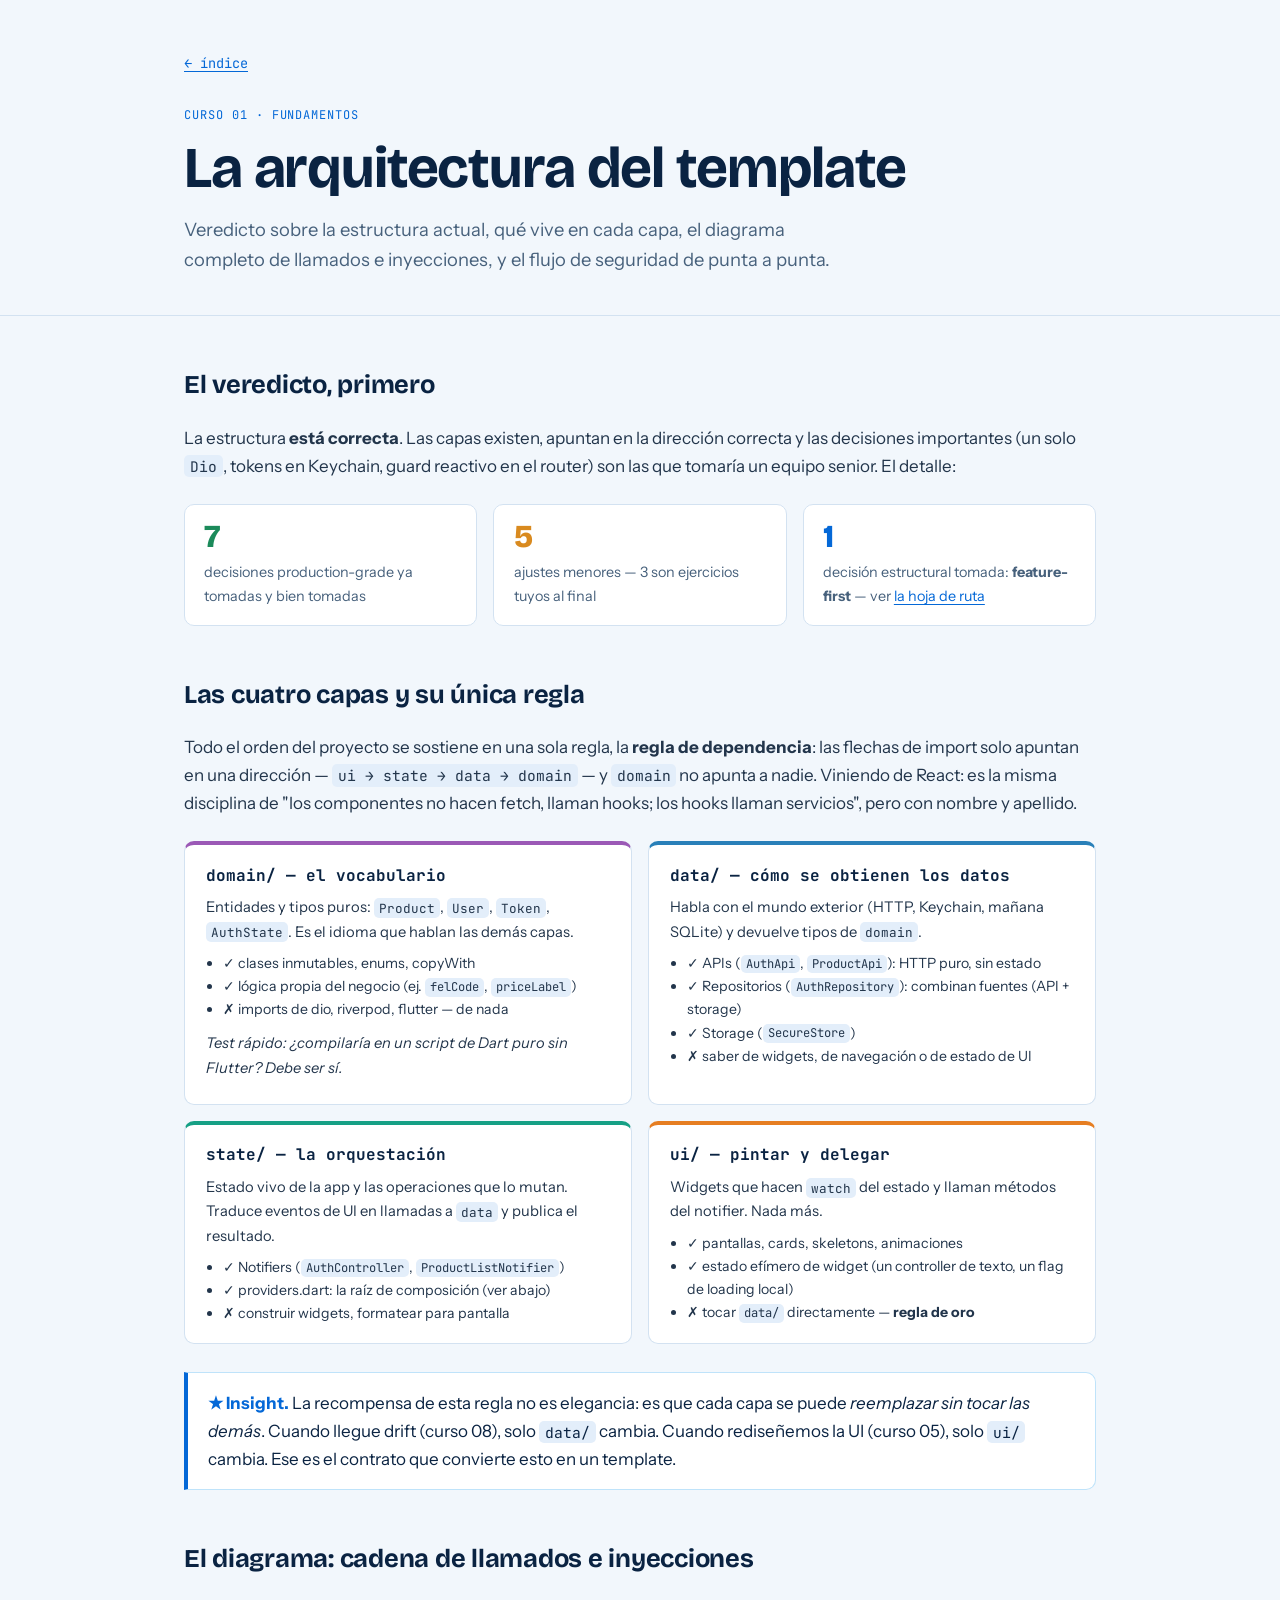
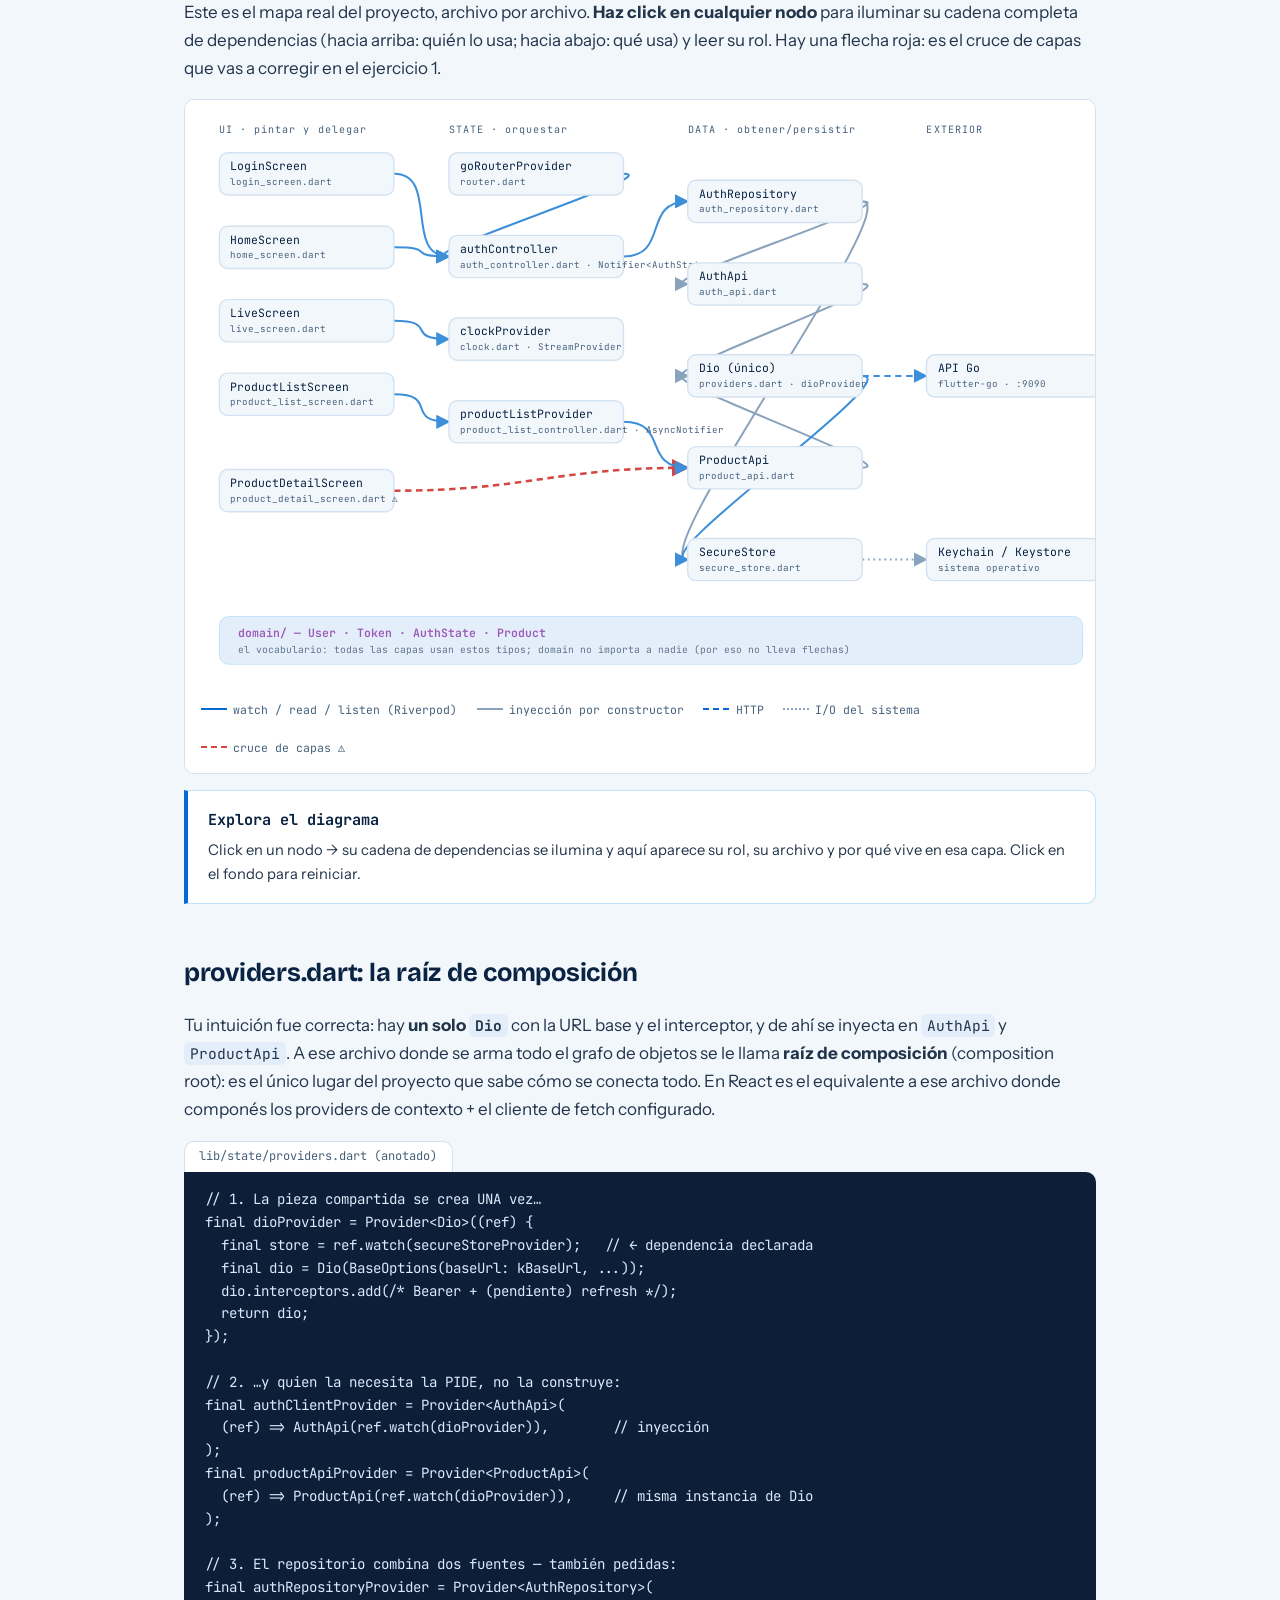
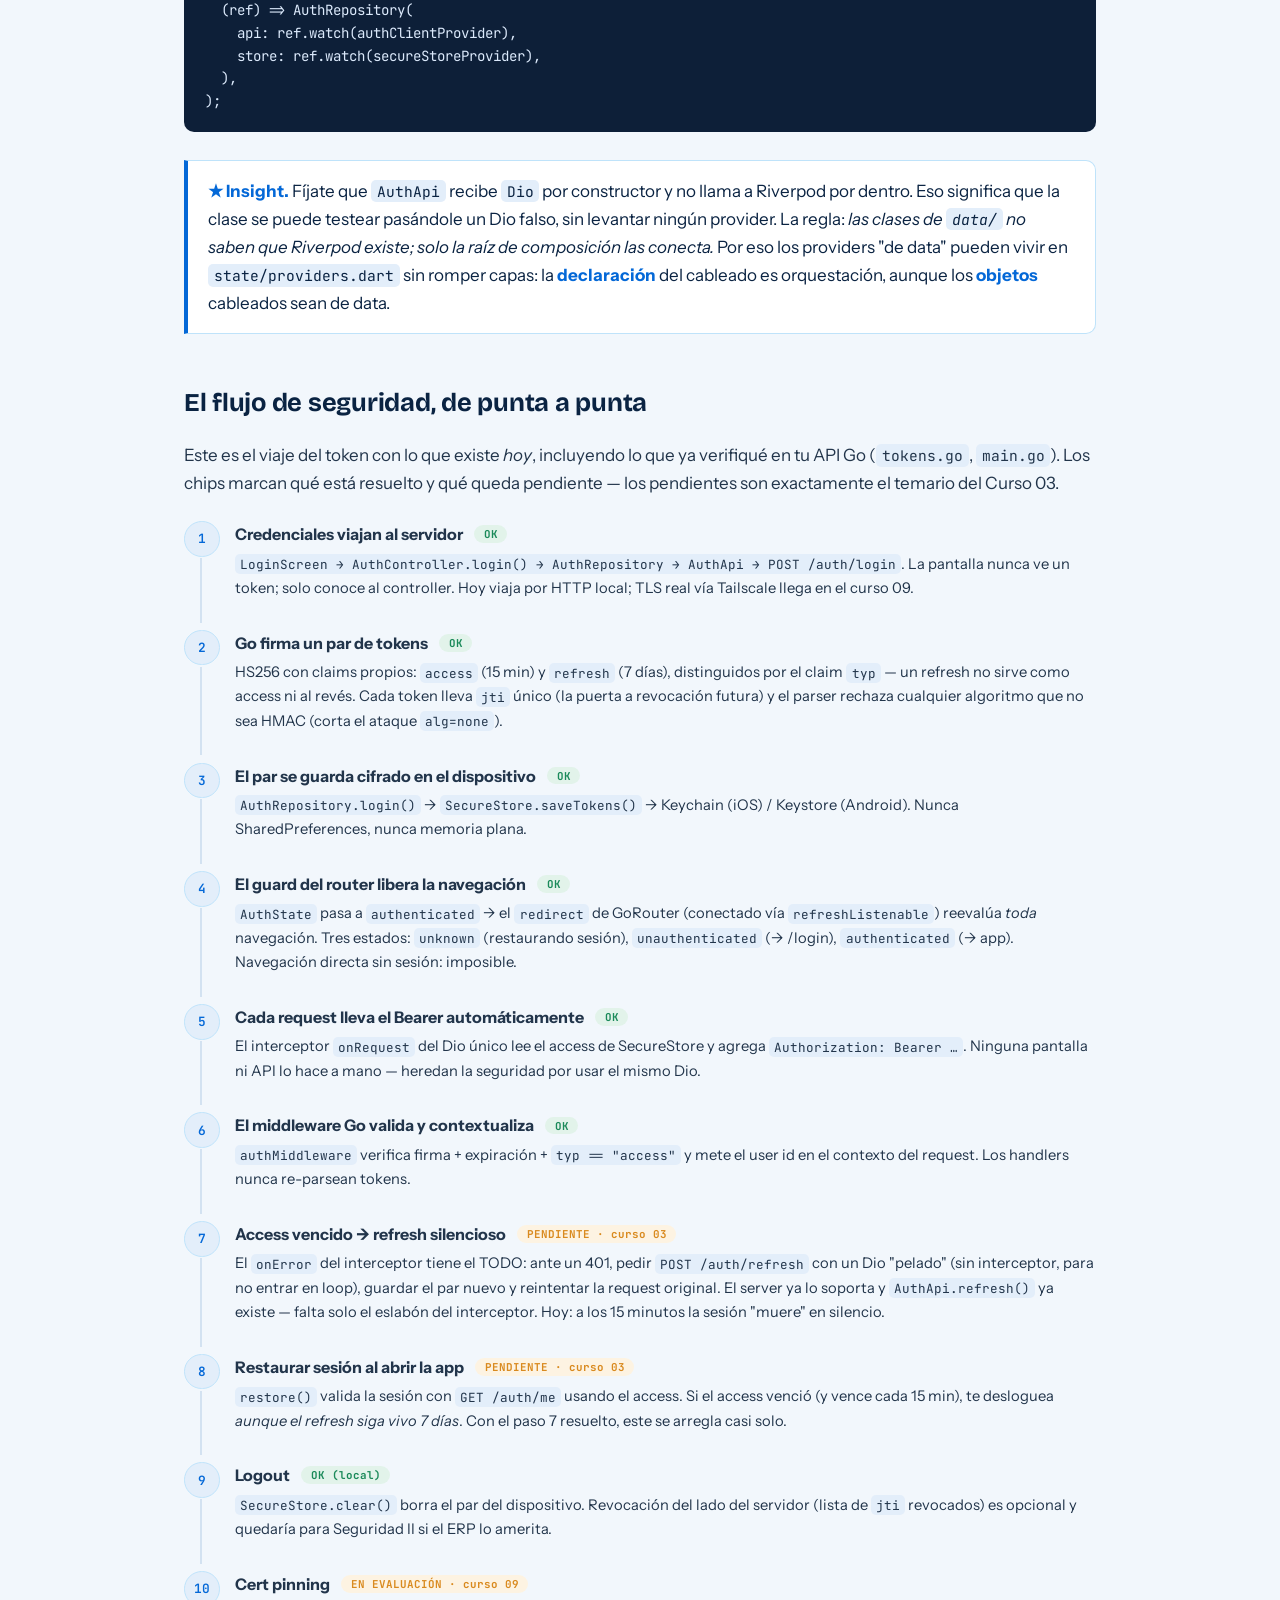
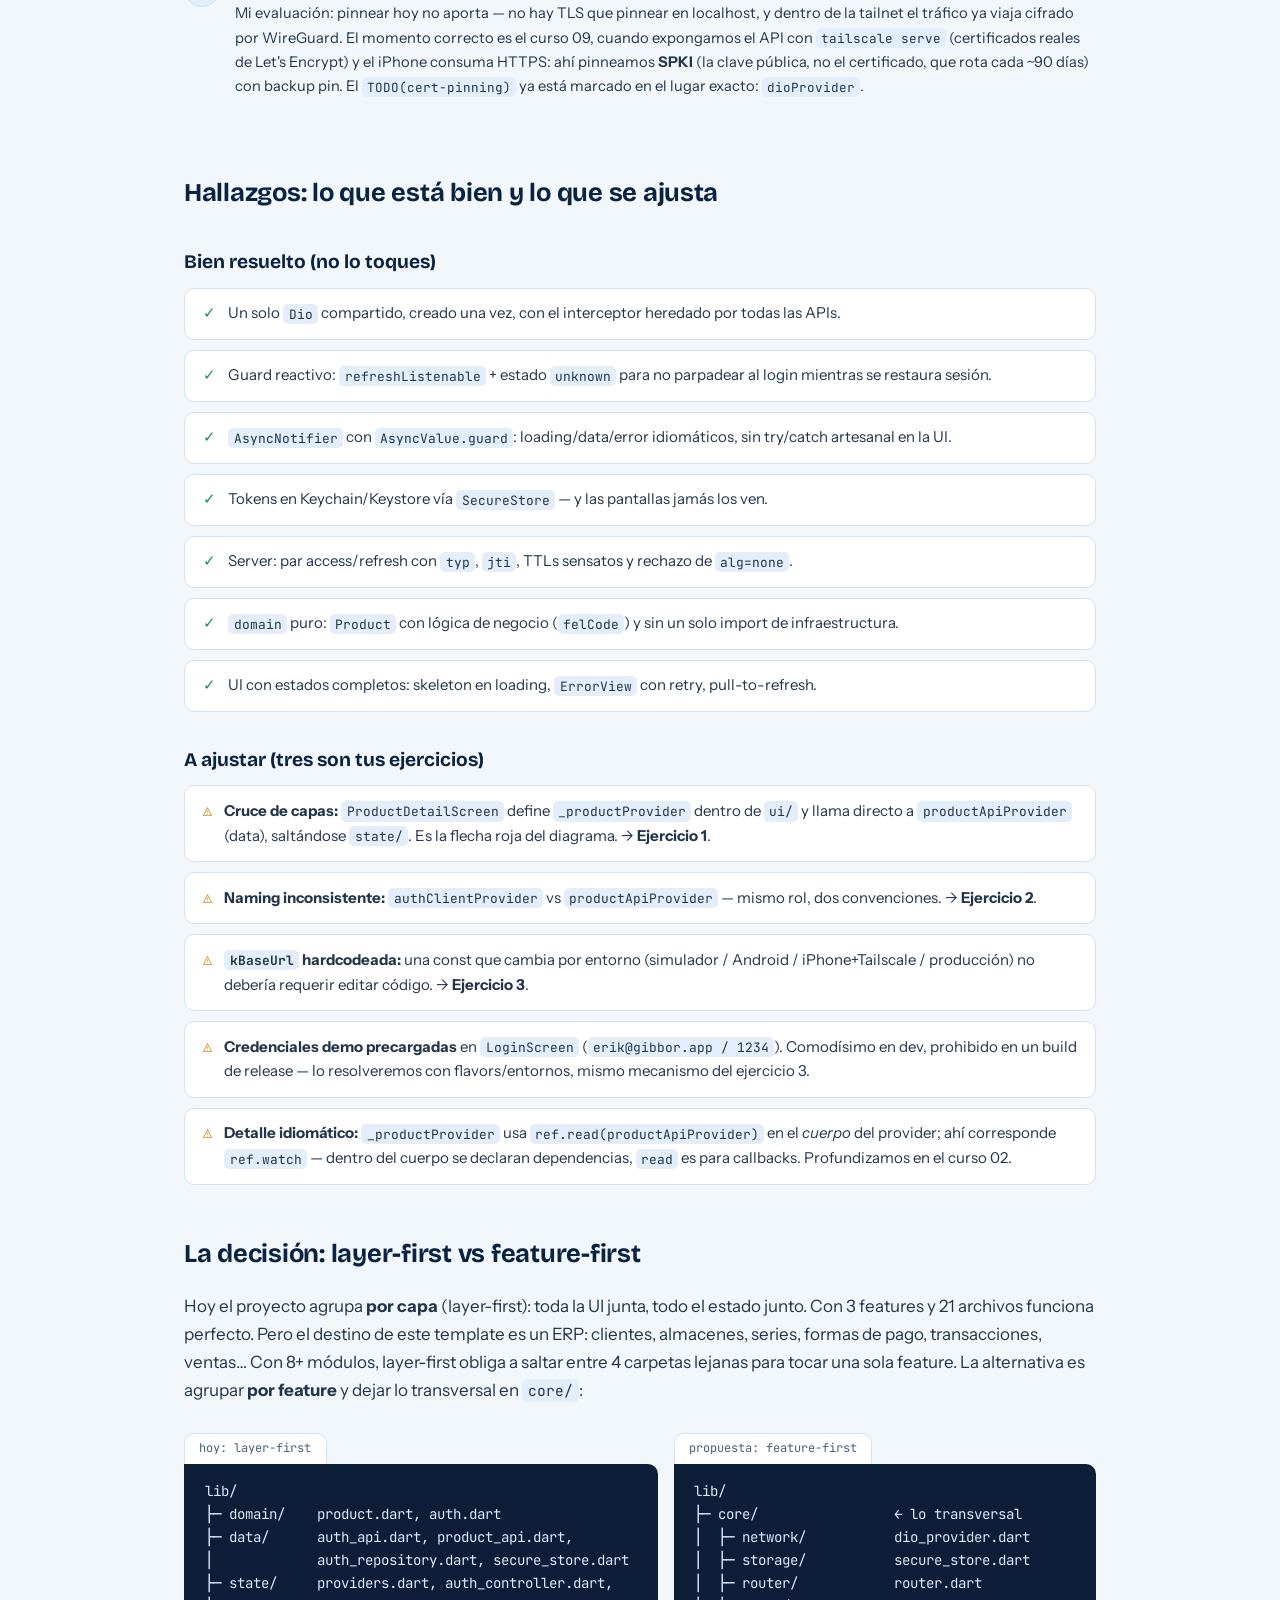
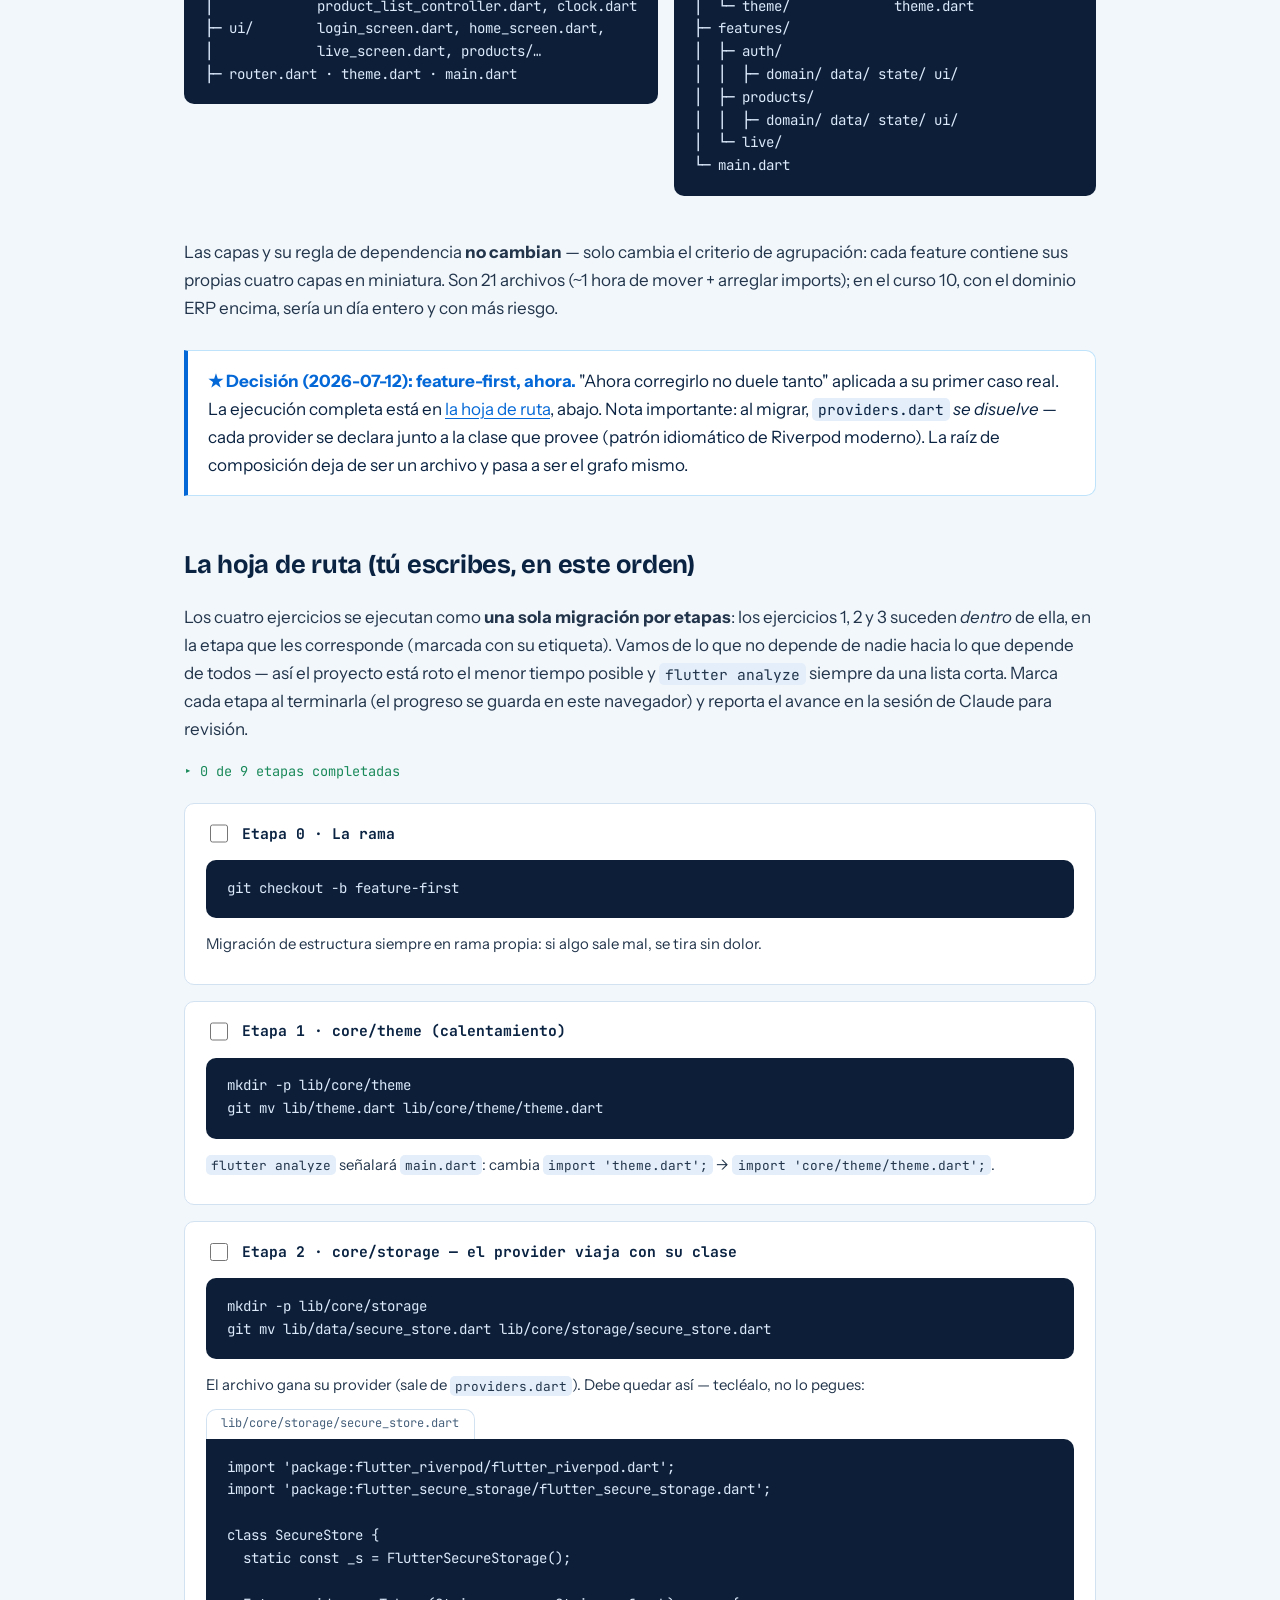
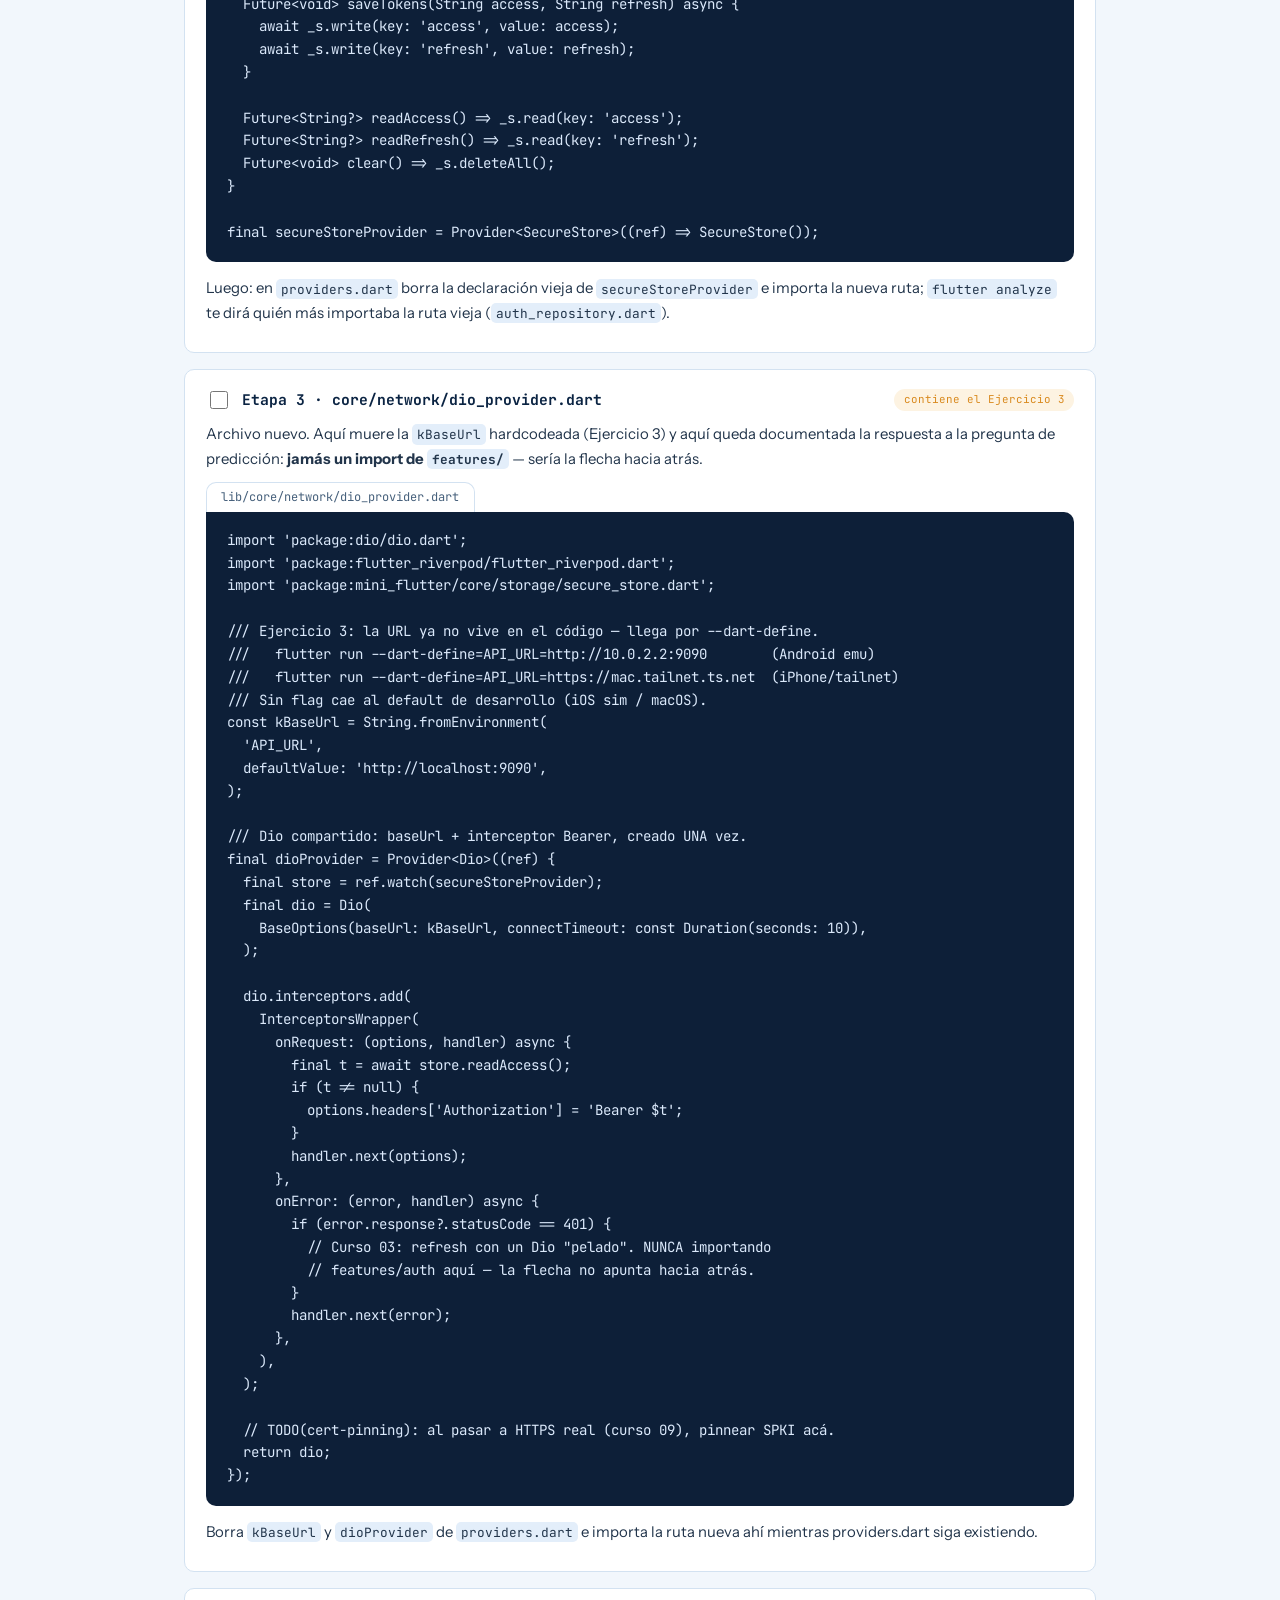
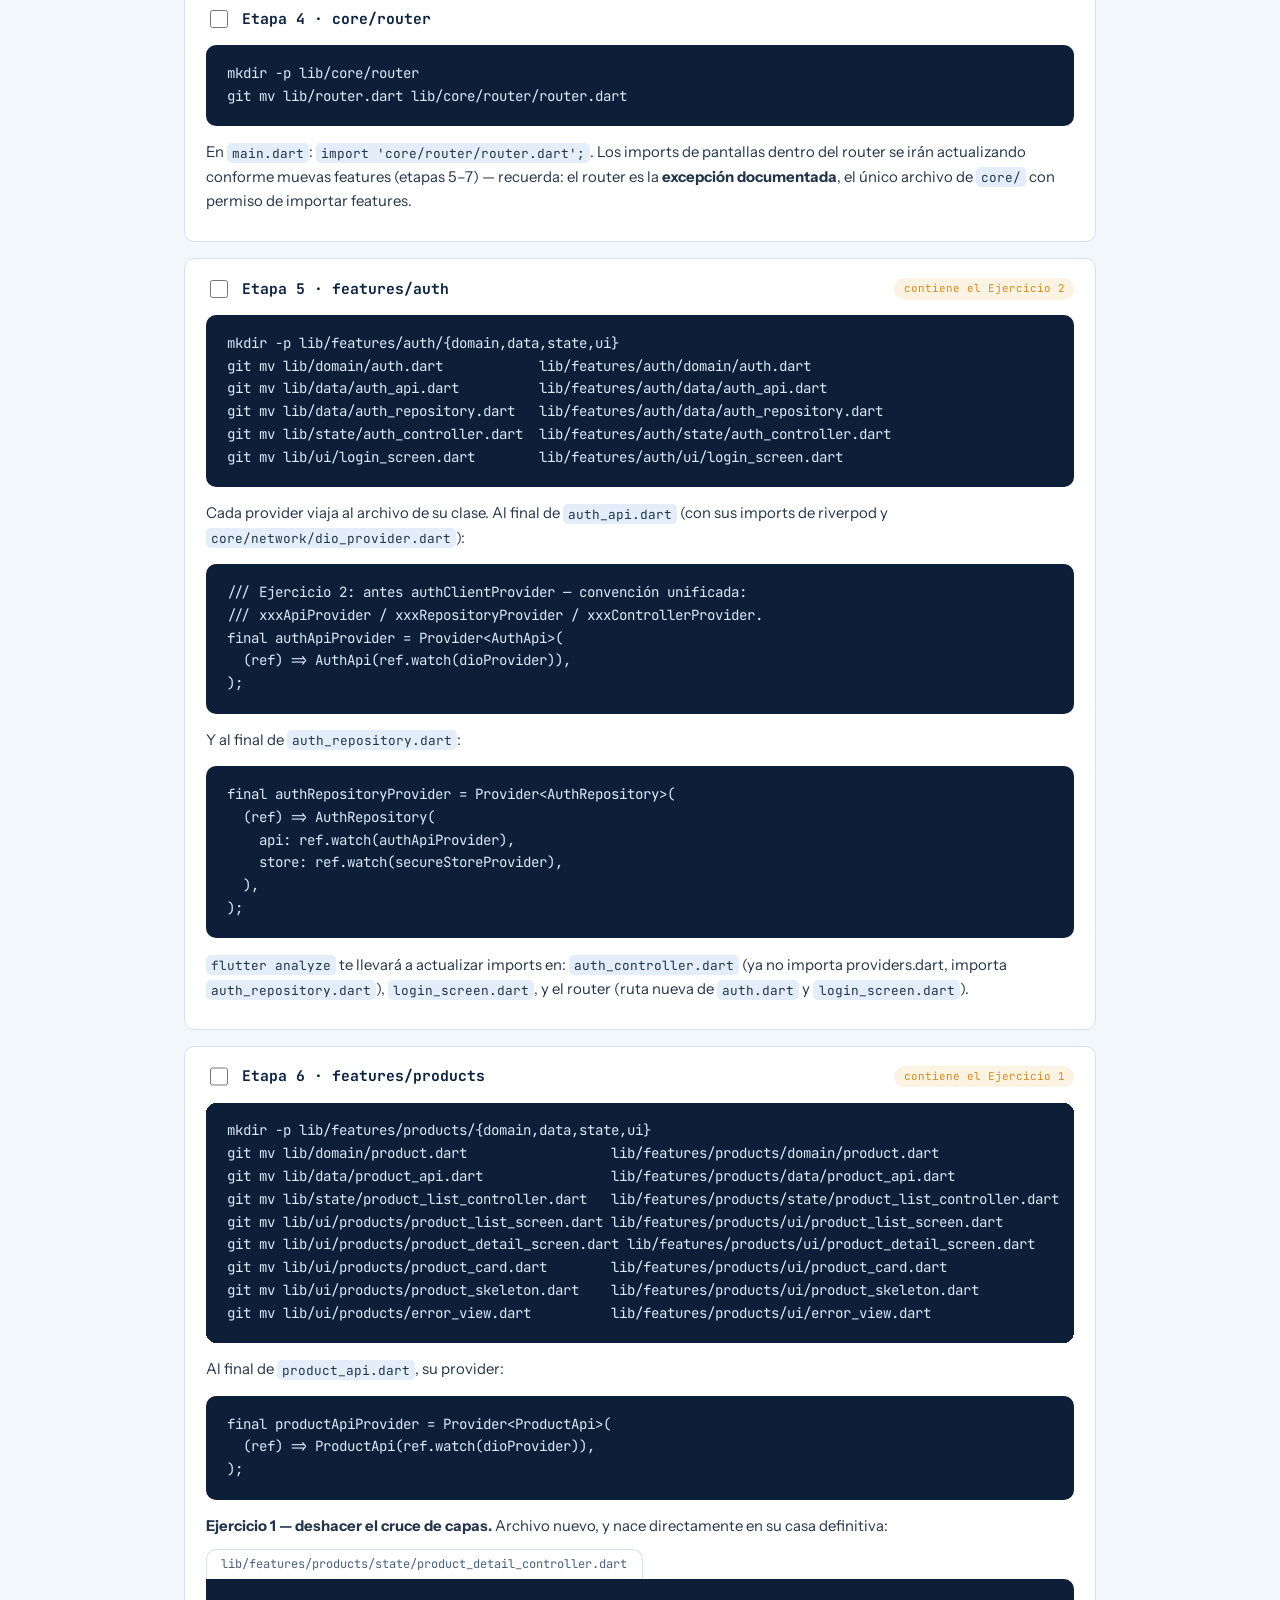
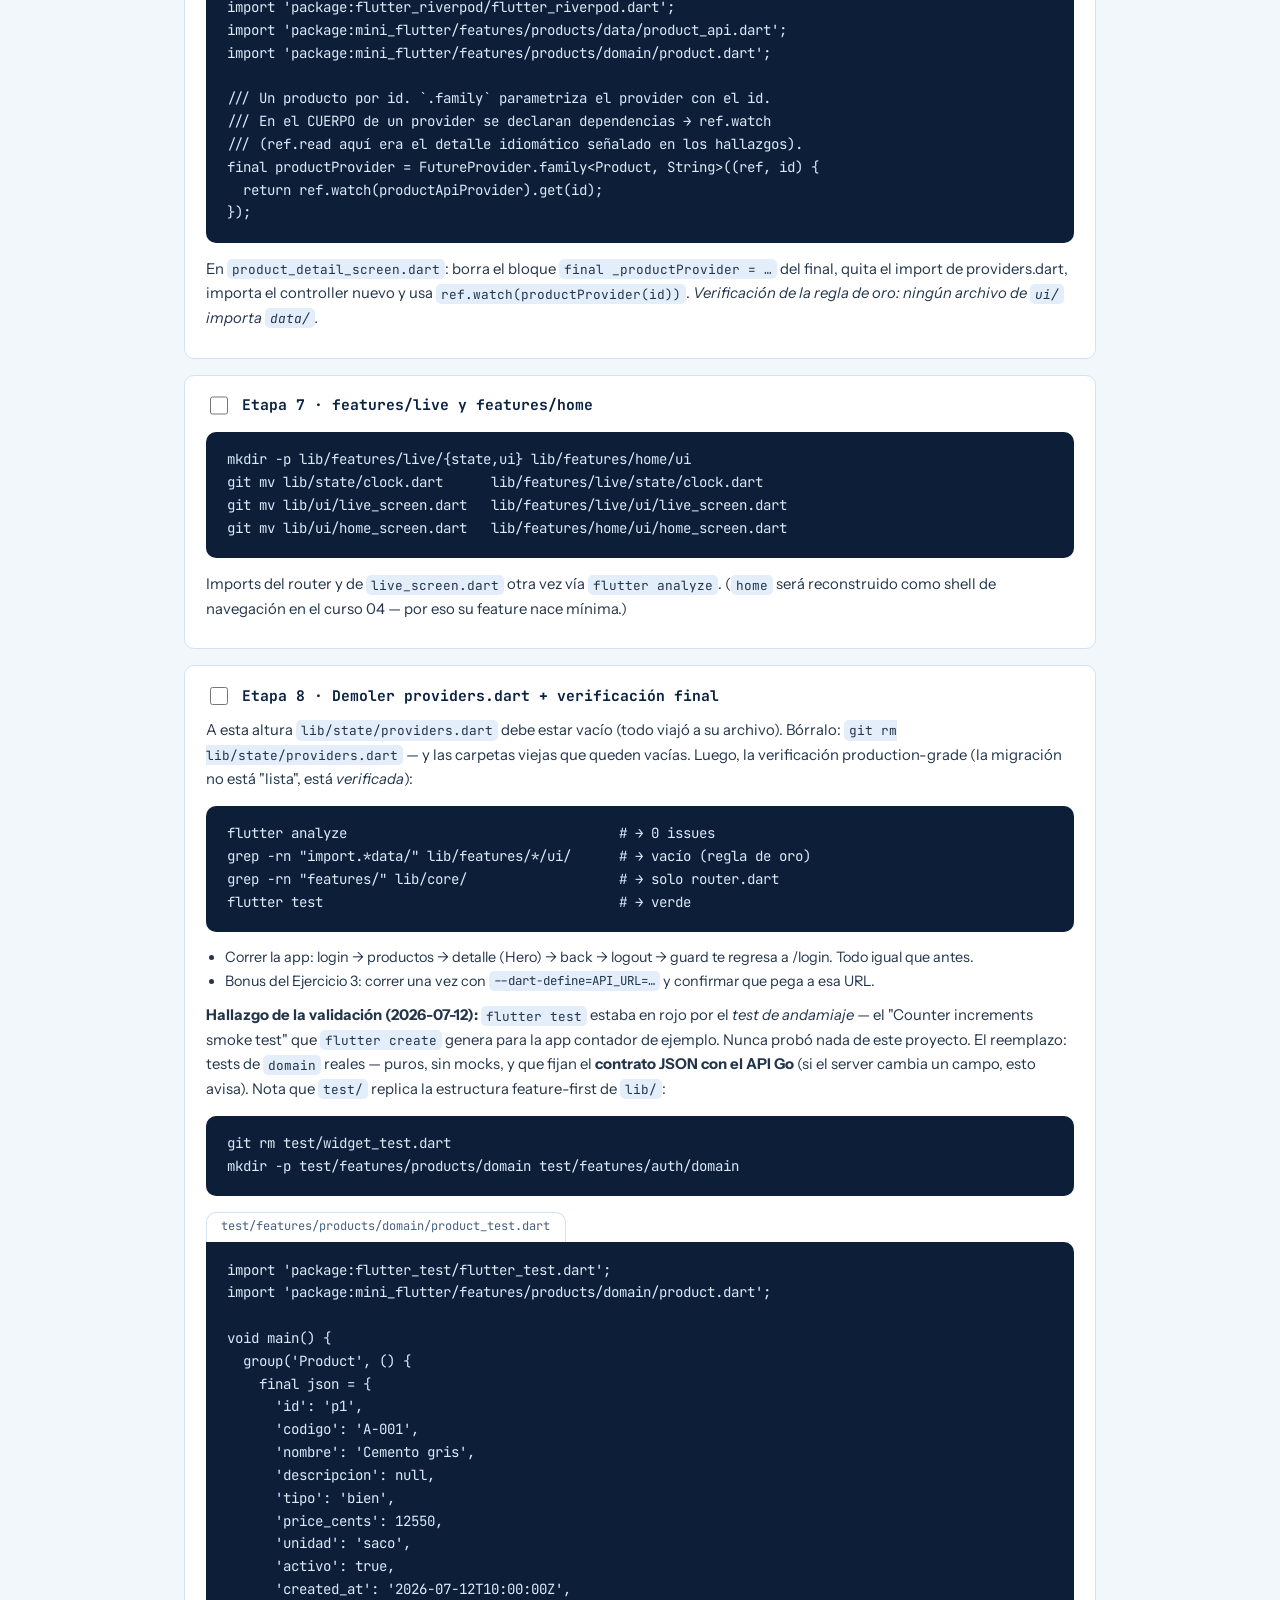
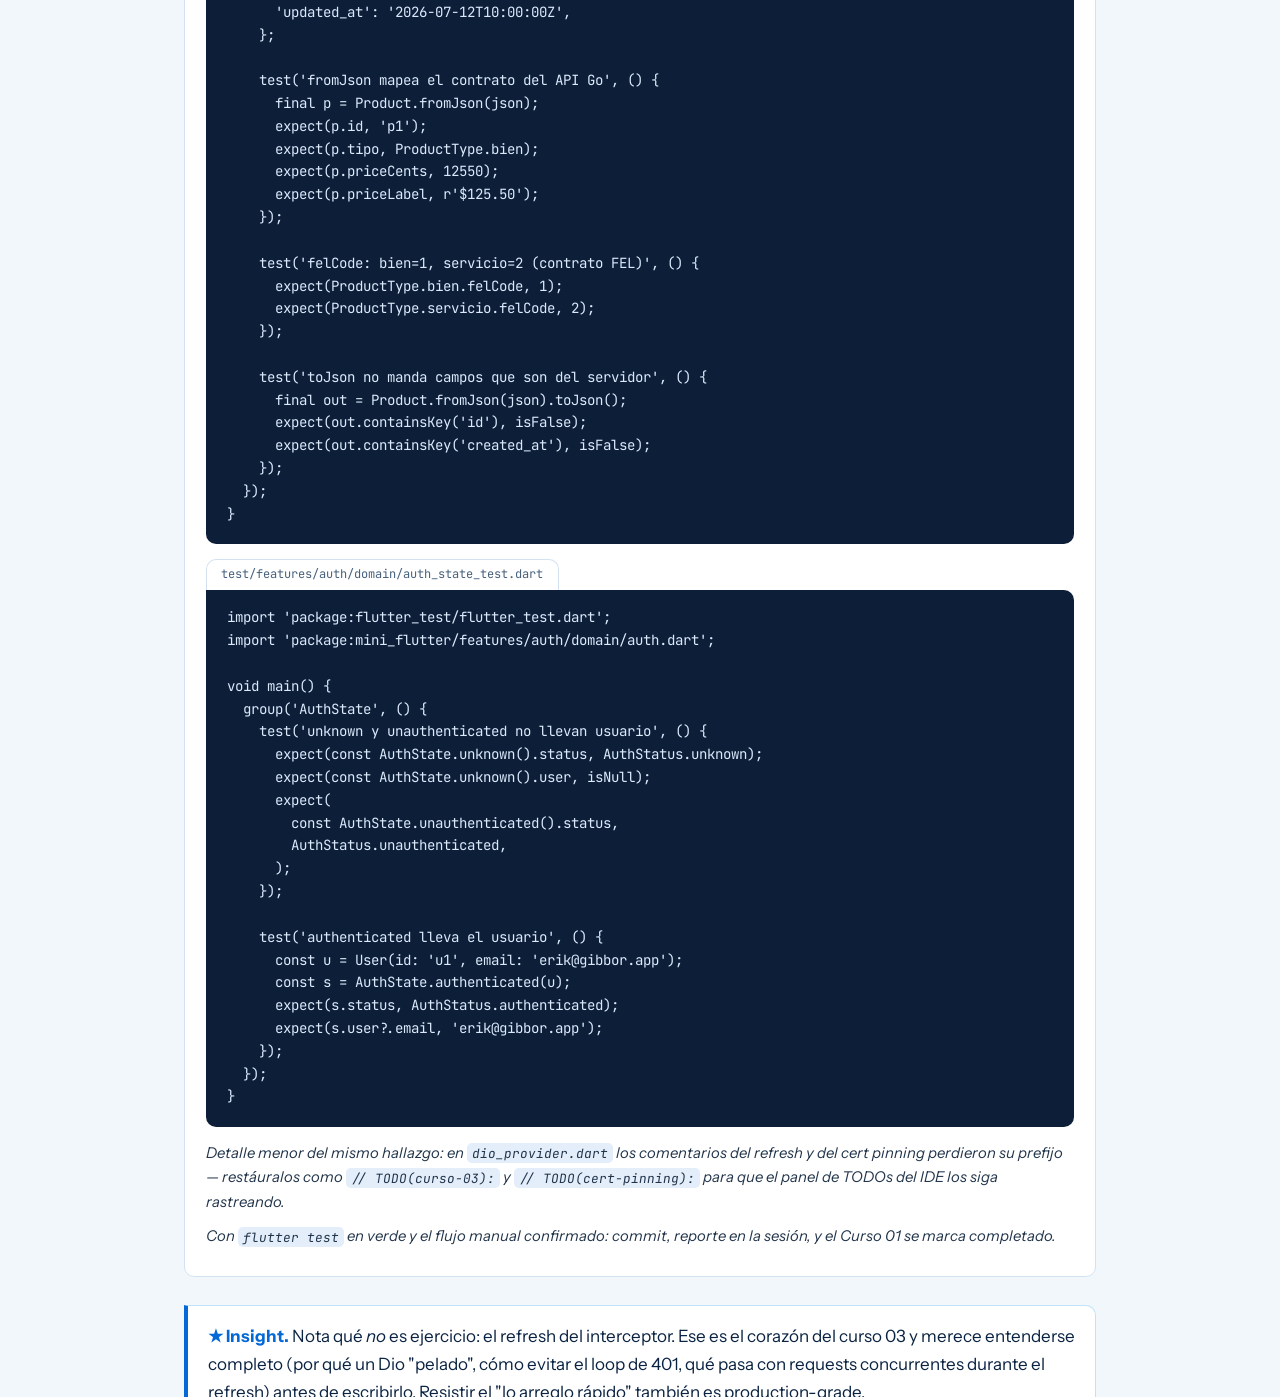
==== commit 425e5591: "Course 01 - fix - implementing test" ====
--- a/docs/html/curso-01-arquitectura.html
+++ b/docs/html/curso-01-arquitectura.html
@@ -740,8 +740,83 @@
         <li>Correr la app: login → productos → detalle (Hero) → back → logout → guard te regresa a /login. Todo igual que antes.</li>
         <li>Bonus del Ejercicio 3: correr una vez con <code>--dart-define=API_URL=…</code> y confirmar que pega a esa URL.</li>
       </ul>
-      <p><em>Con esto, commit en la rama y reporte en la sesión: se revisa la estructura
-      resultante y el Curso 01 se marca completado.</em></p>
+      <p><strong>Hallazgo de la validación (2026-07-12):</strong> <code>flutter test</code>
+      estaba en rojo por el <em>test de andamiaje</em> — el "Counter increments smoke test"
+      que <code>flutter create</code> genera para la app contador de ejemplo. Nunca probó nada
+      de este proyecto. El reemplazo: tests de <code>domain</code> reales — puros, sin mocks,
+      y que fijan el <strong>contrato JSON con el API Go</strong> (si el server cambia un campo,
+      esto avisa). Nota que <code>test/</code> replica la estructura feature-first de
+      <code>lib/</code>:</p>
+<pre><code>git rm test/widget_test.dart
+mkdir -p test/features/products/domain test/features/auth/domain</code></pre>
+      <span class="archivo">test/features/products/domain/product_test.dart</span>
+<pre><code>import 'package:flutter_test/flutter_test.dart';
+import 'package:mini_flutter/features/products/domain/product.dart';
+
+void main() {
+  group('Product', () {
+    final json = {
+      'id': 'p1',
+      'codigo': 'A-001',
+      'nombre': 'Cemento gris',
+      'descripcion': null,
+      'tipo': 'bien',
+      'price_cents': 12550,
+      'unidad': 'saco',
+      'activo': true,
+      'created_at': '2026-07-12T10:00:00Z',
+      'updated_at': '2026-07-12T10:00:00Z',
+    };
+
+    test('fromJson mapea el contrato del API Go', () {
+      final p = Product.fromJson(json);
+      expect(p.id, 'p1');
+      expect(p.tipo, ProductType.bien);
+      expect(p.priceCents, 12550);
+      expect(p.priceLabel, r'$125.50');
+    });
+
+    test('felCode: bien=1, servicio=2 (contrato FEL)', () {
+      expect(ProductType.bien.felCode, 1);
+      expect(ProductType.servicio.felCode, 2);
+    });
+
+    test('toJson no manda campos que son del servidor', () {
+      final out = Product.fromJson(json).toJson();
+      expect(out.containsKey('id'), isFalse);
+      expect(out.containsKey('created_at'), isFalse);
+    });
+  });
+}</code></pre>
+      <span class="archivo">test/features/auth/domain/auth_state_test.dart</span>
+<pre><code>import 'package:flutter_test/flutter_test.dart';
+import 'package:mini_flutter/features/auth/domain/auth.dart';
+
+void main() {
+  group('AuthState', () {
+    test('unknown y unauthenticated no llevan usuario', () {
+      expect(const AuthState.unknown().status, AuthStatus.unknown);
+      expect(const AuthState.unknown().user, isNull);
+      expect(
+        const AuthState.unauthenticated().status,
+        AuthStatus.unauthenticated,
+      );
+    });
+
+    test('authenticated lleva el usuario', () {
+      const u = User(id: 'u1', email: 'erik@gibbor.app');
+      const s = AuthState.authenticated(u);
+      expect(s.status, AuthStatus.authenticated);
+      expect(s.user?.email, 'erik@gibbor.app');
+    });
+  });
+}</code></pre>
+      <p><em>Detalle menor del mismo hallazgo: en <code>dio_provider.dart</code> los
+      comentarios del refresh y del cert pinning perdieron su prefijo — restáuralos como
+      <code>// TODO(curso-03):</code> y <code>// TODO(cert-pinning):</code> para que el panel
+      de TODOs del IDE los siga rastreando.</em></p>
+      <p><em>Con <code>flutter test</code> en verde y el flujo manual confirmado: commit,
+      reporte en la sesión, y el Curso 01 se marca completado.</em></p>
     </div>
 
     <div class="insight">
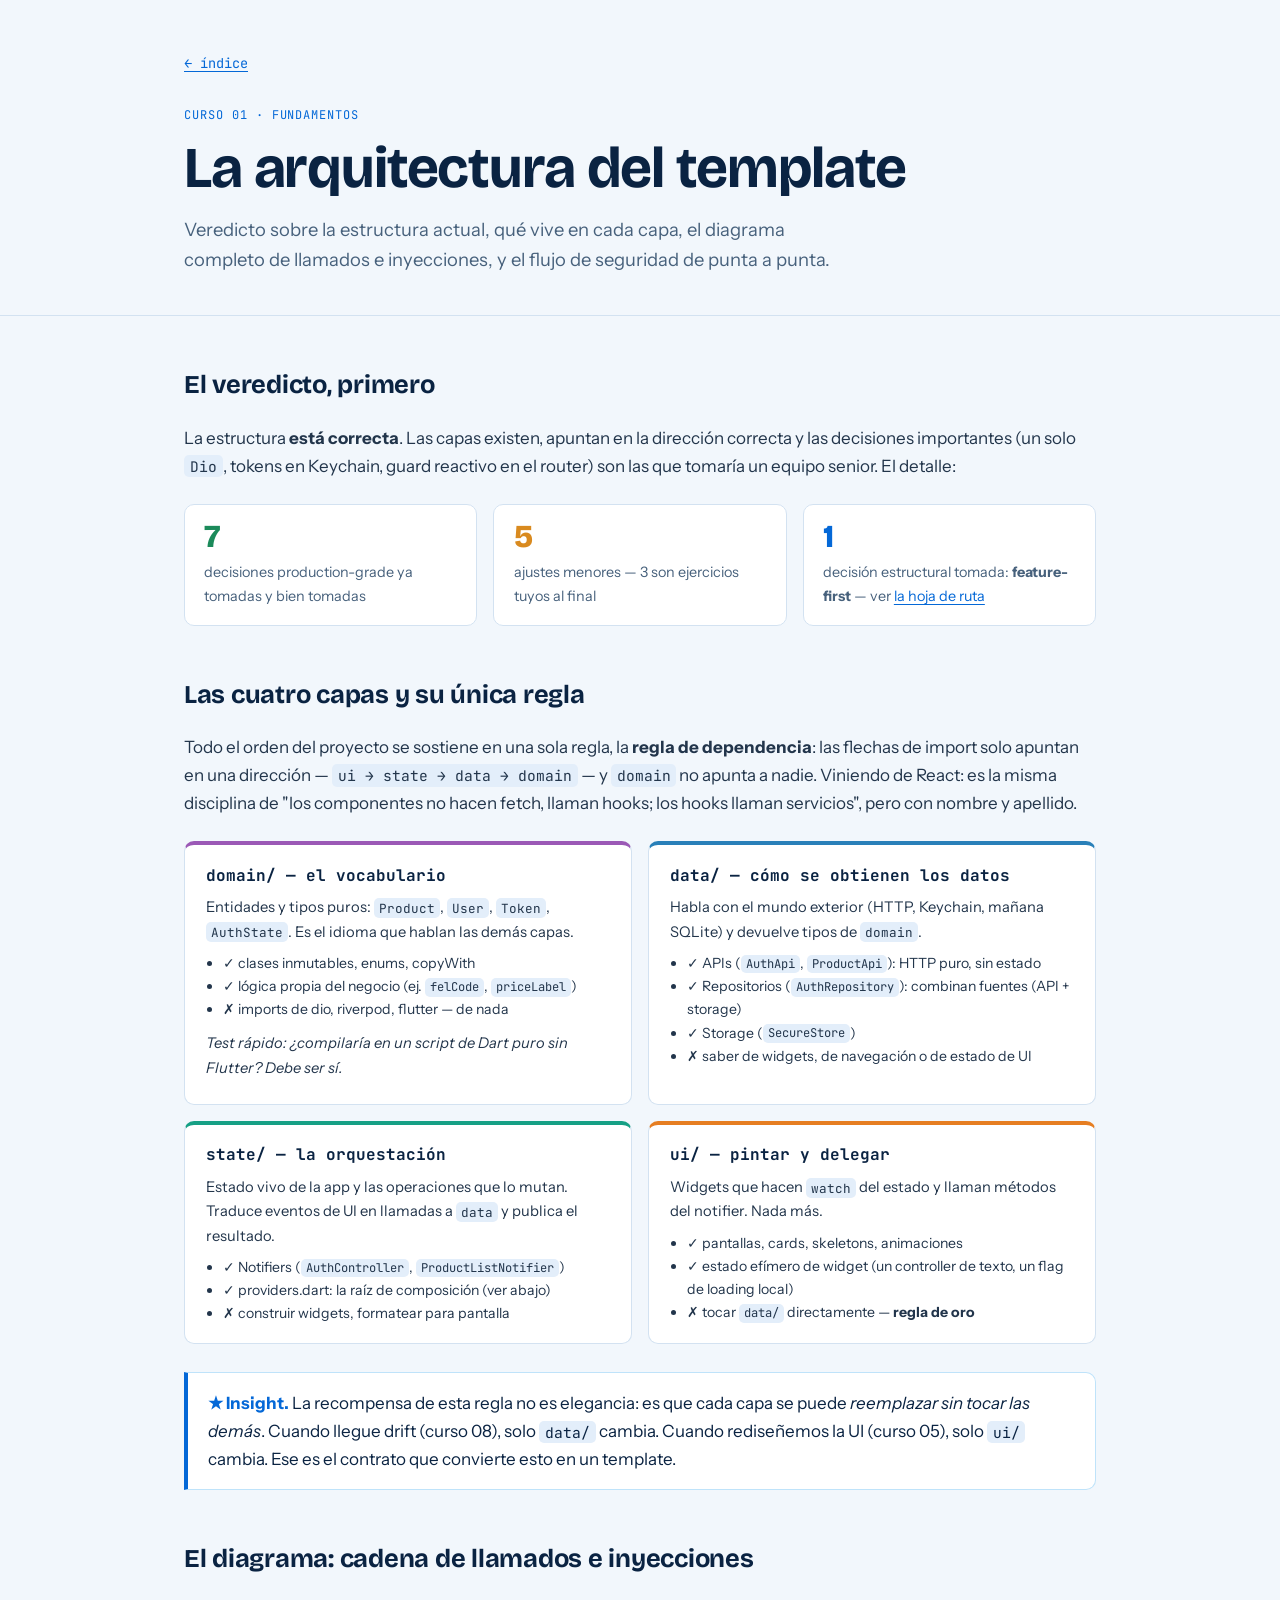
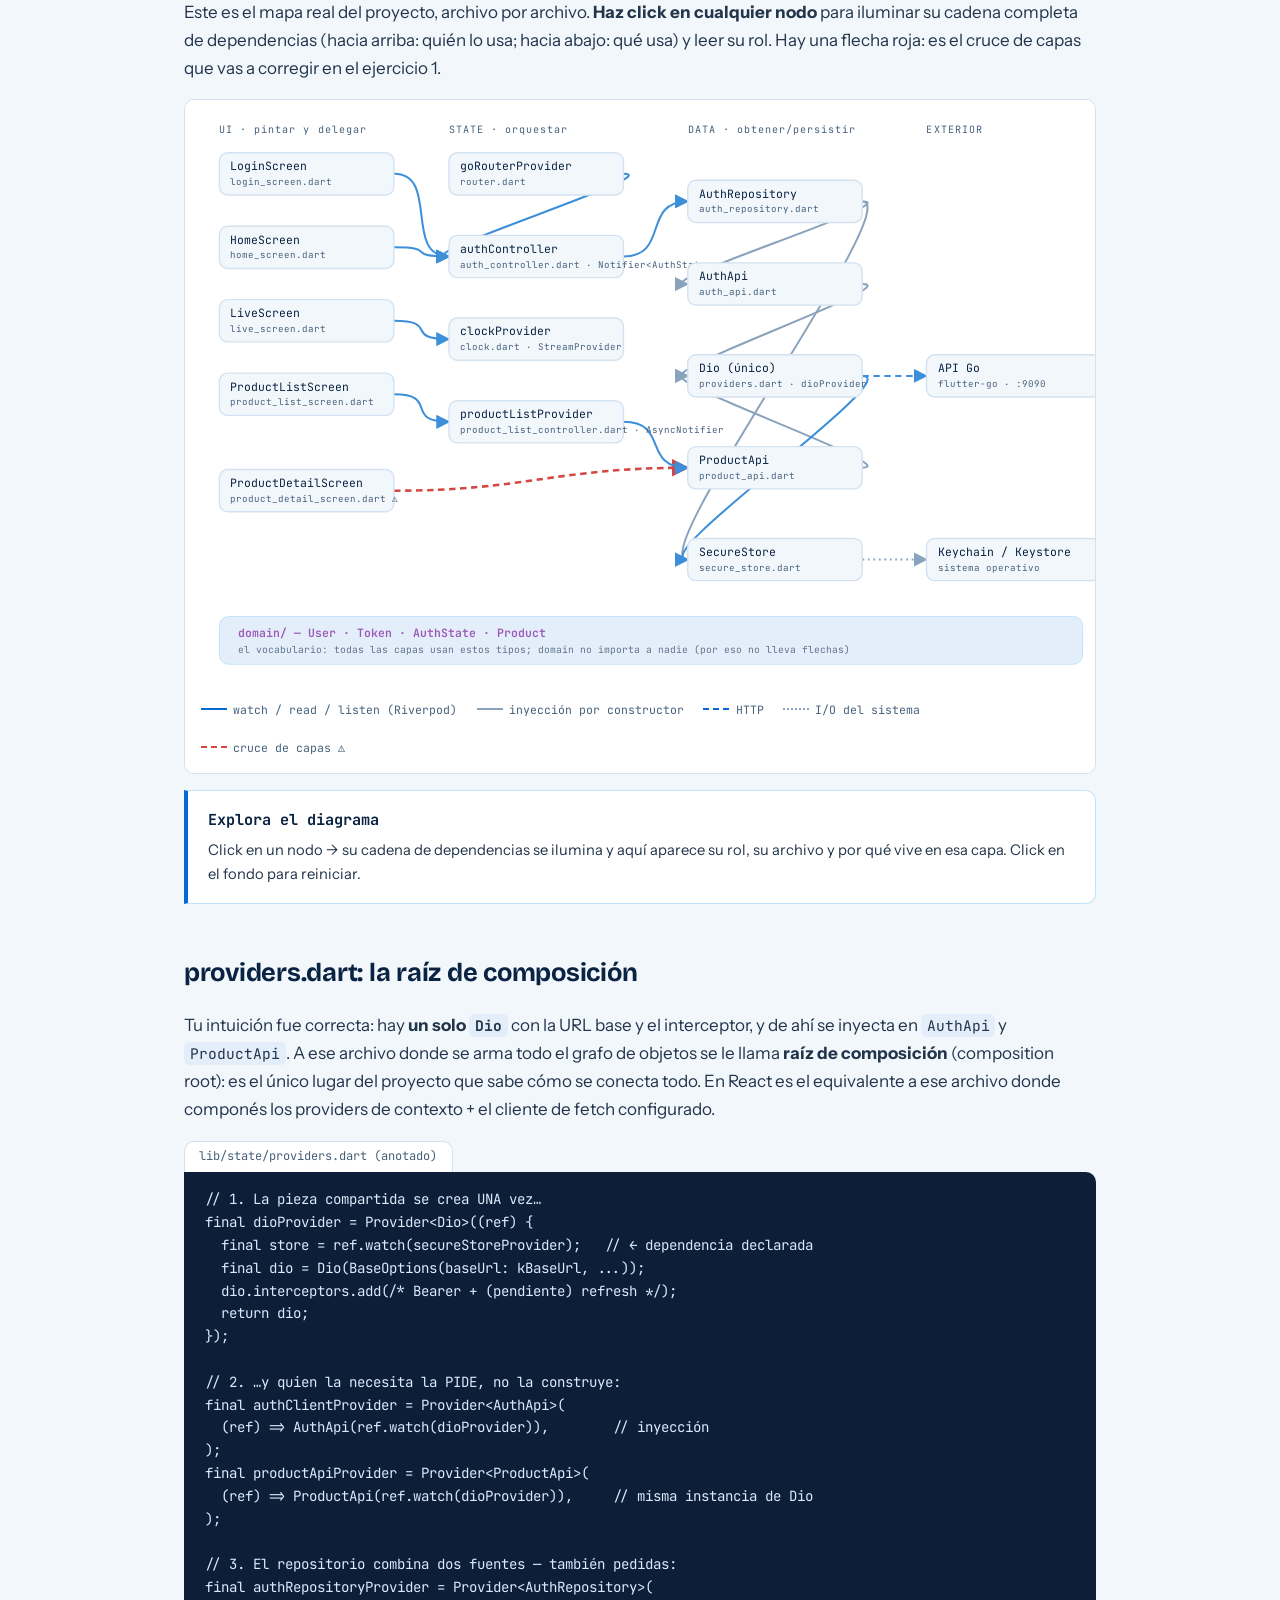
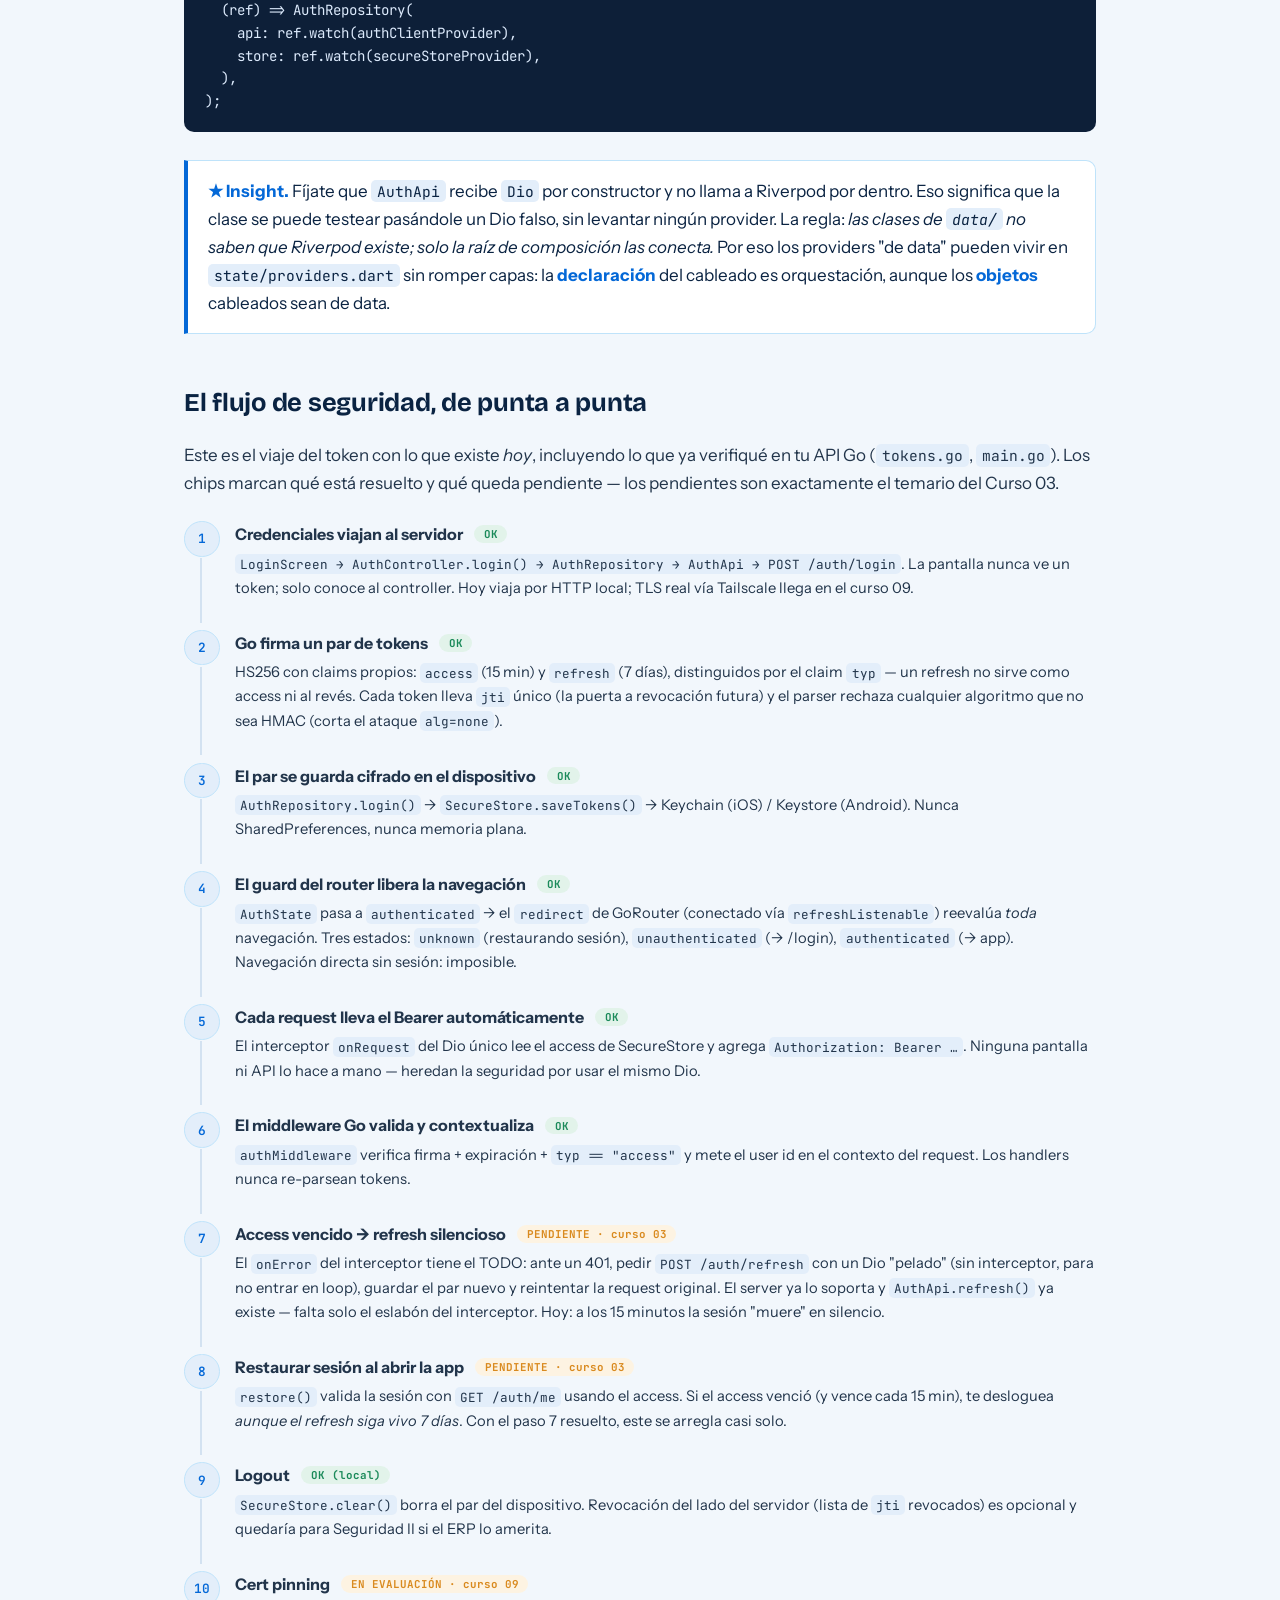
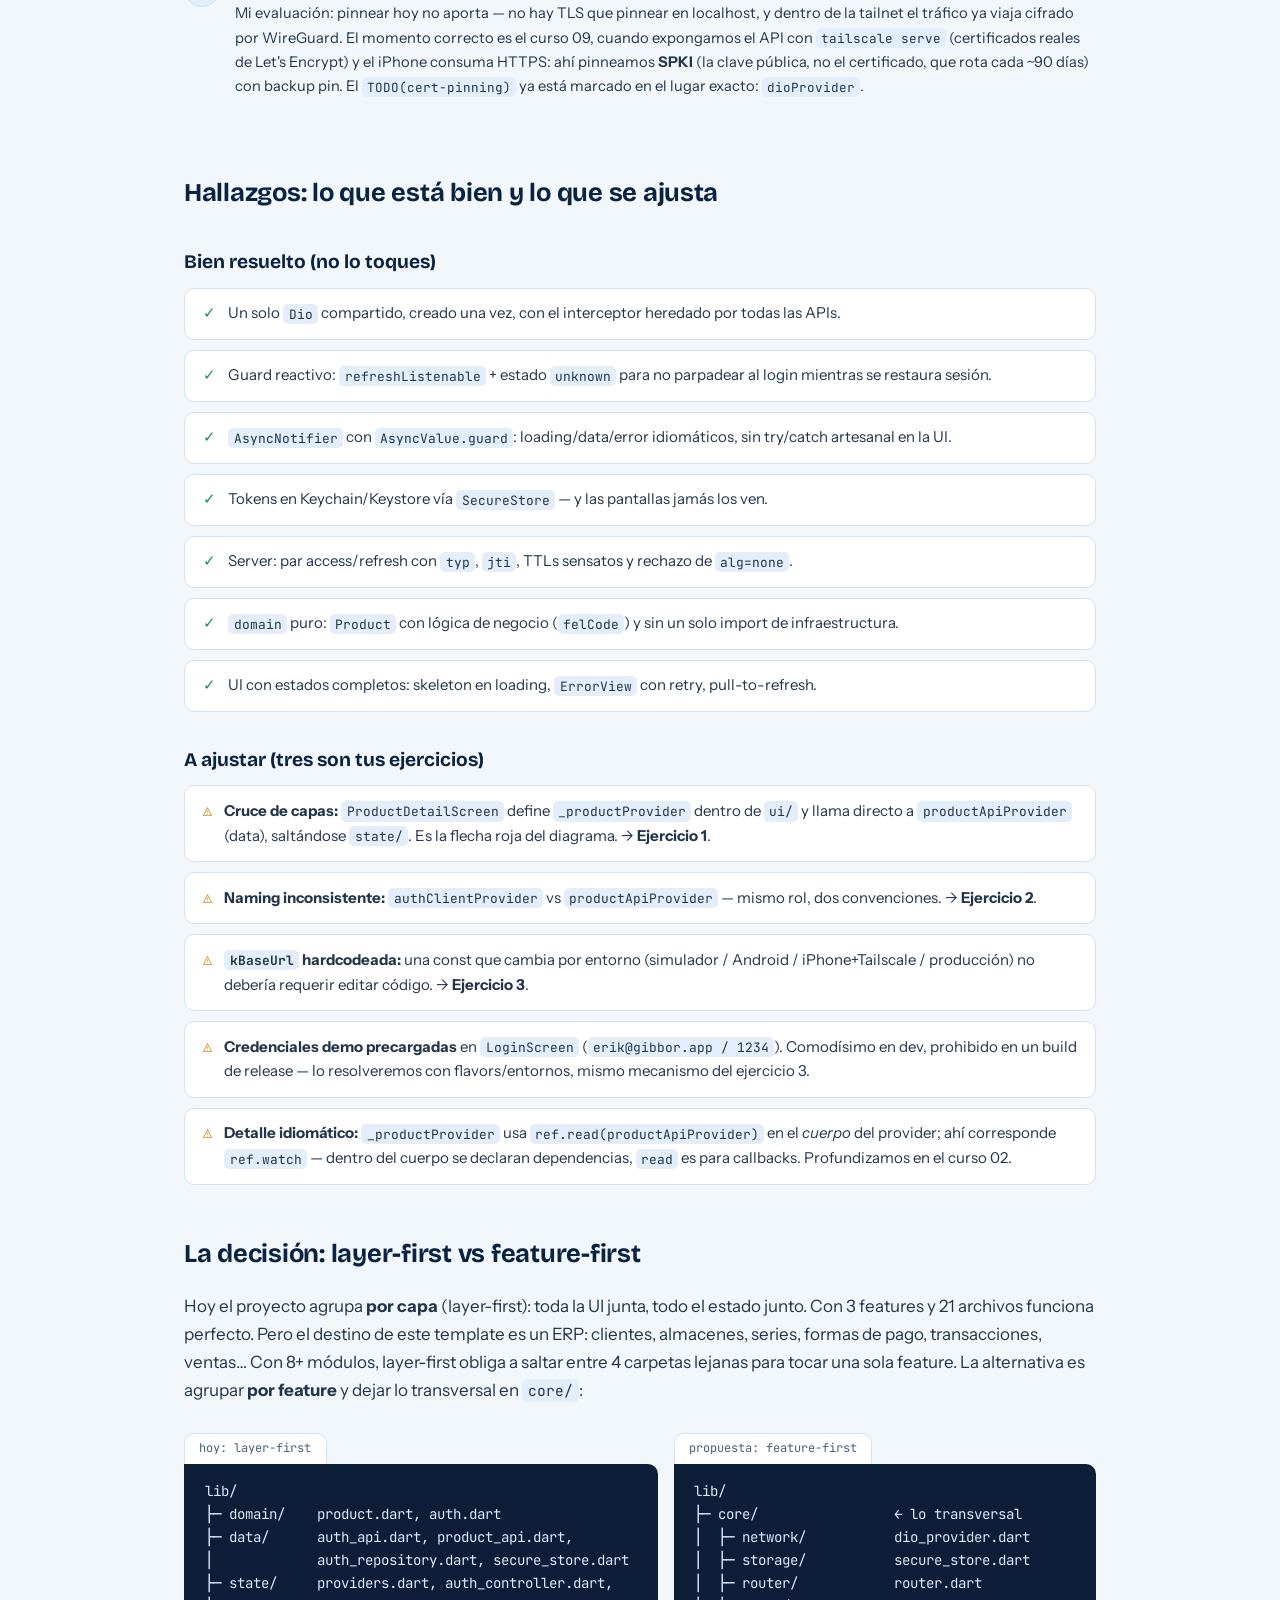
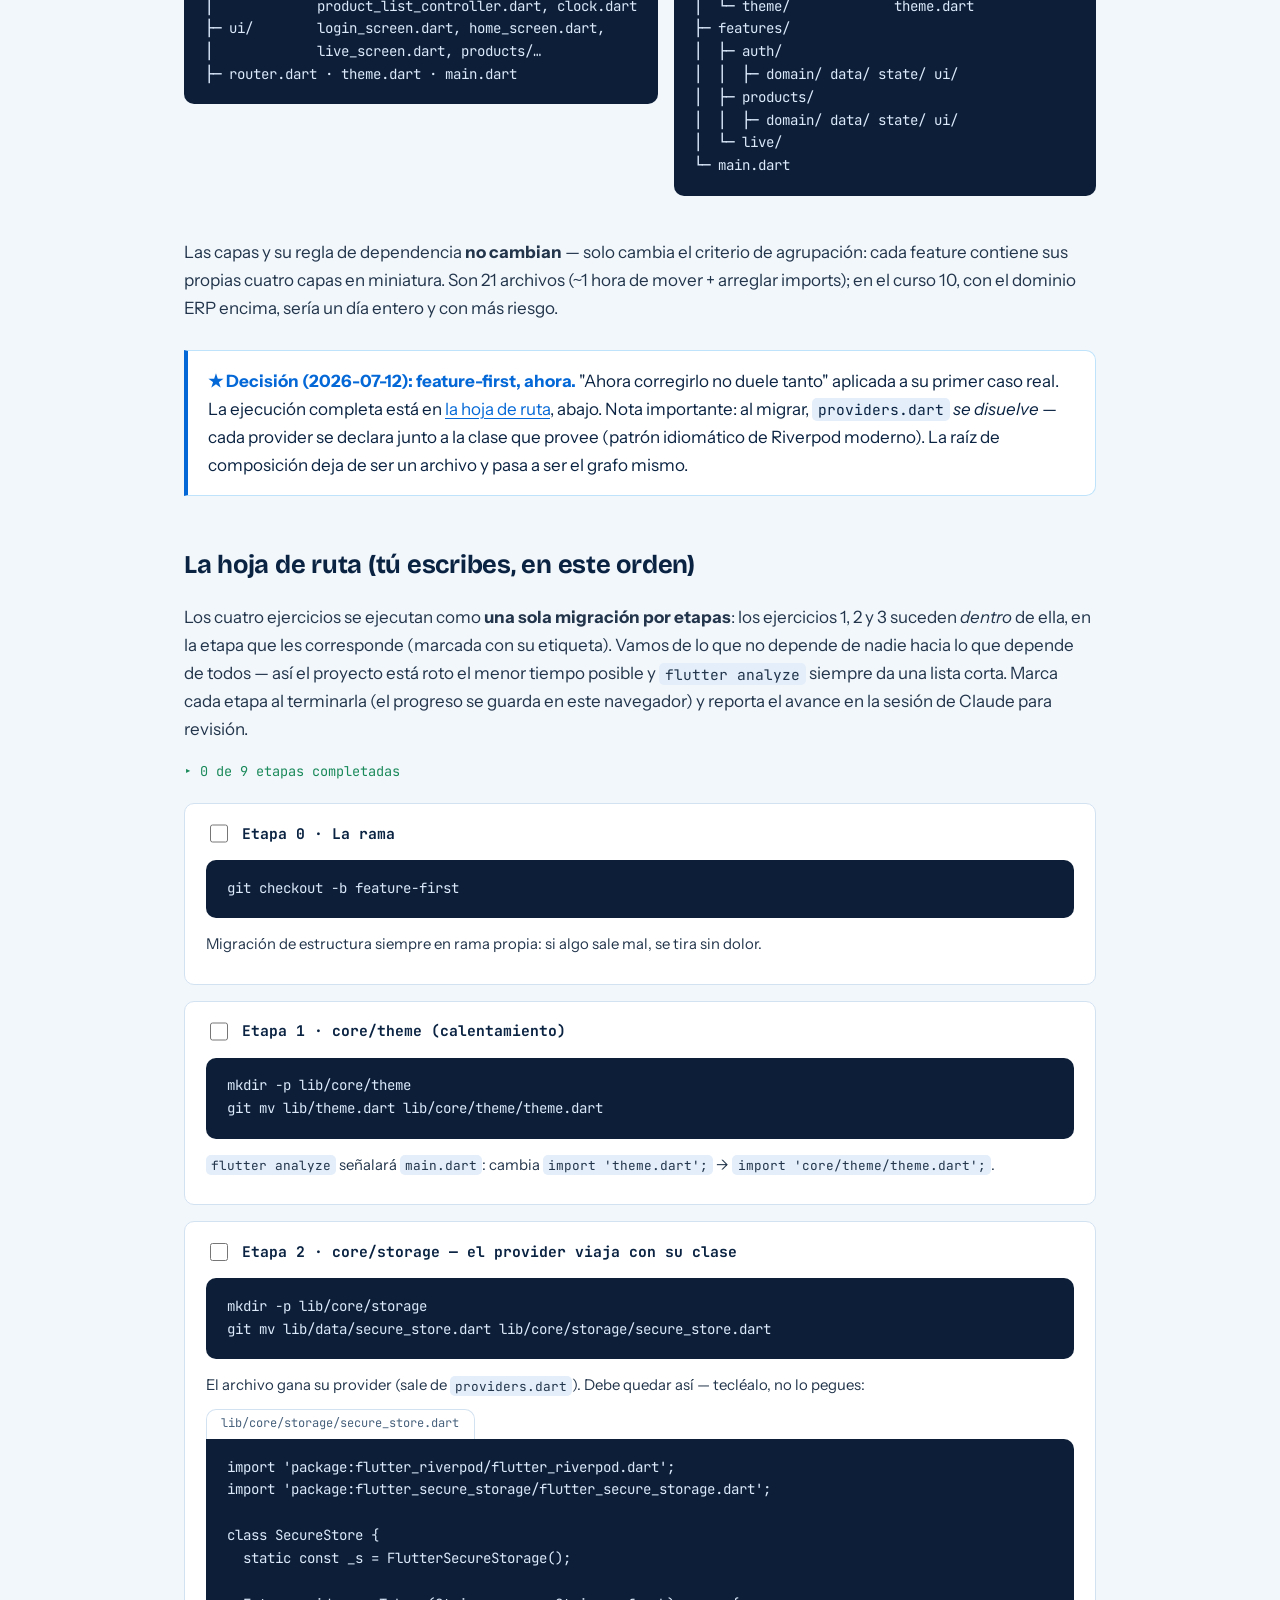
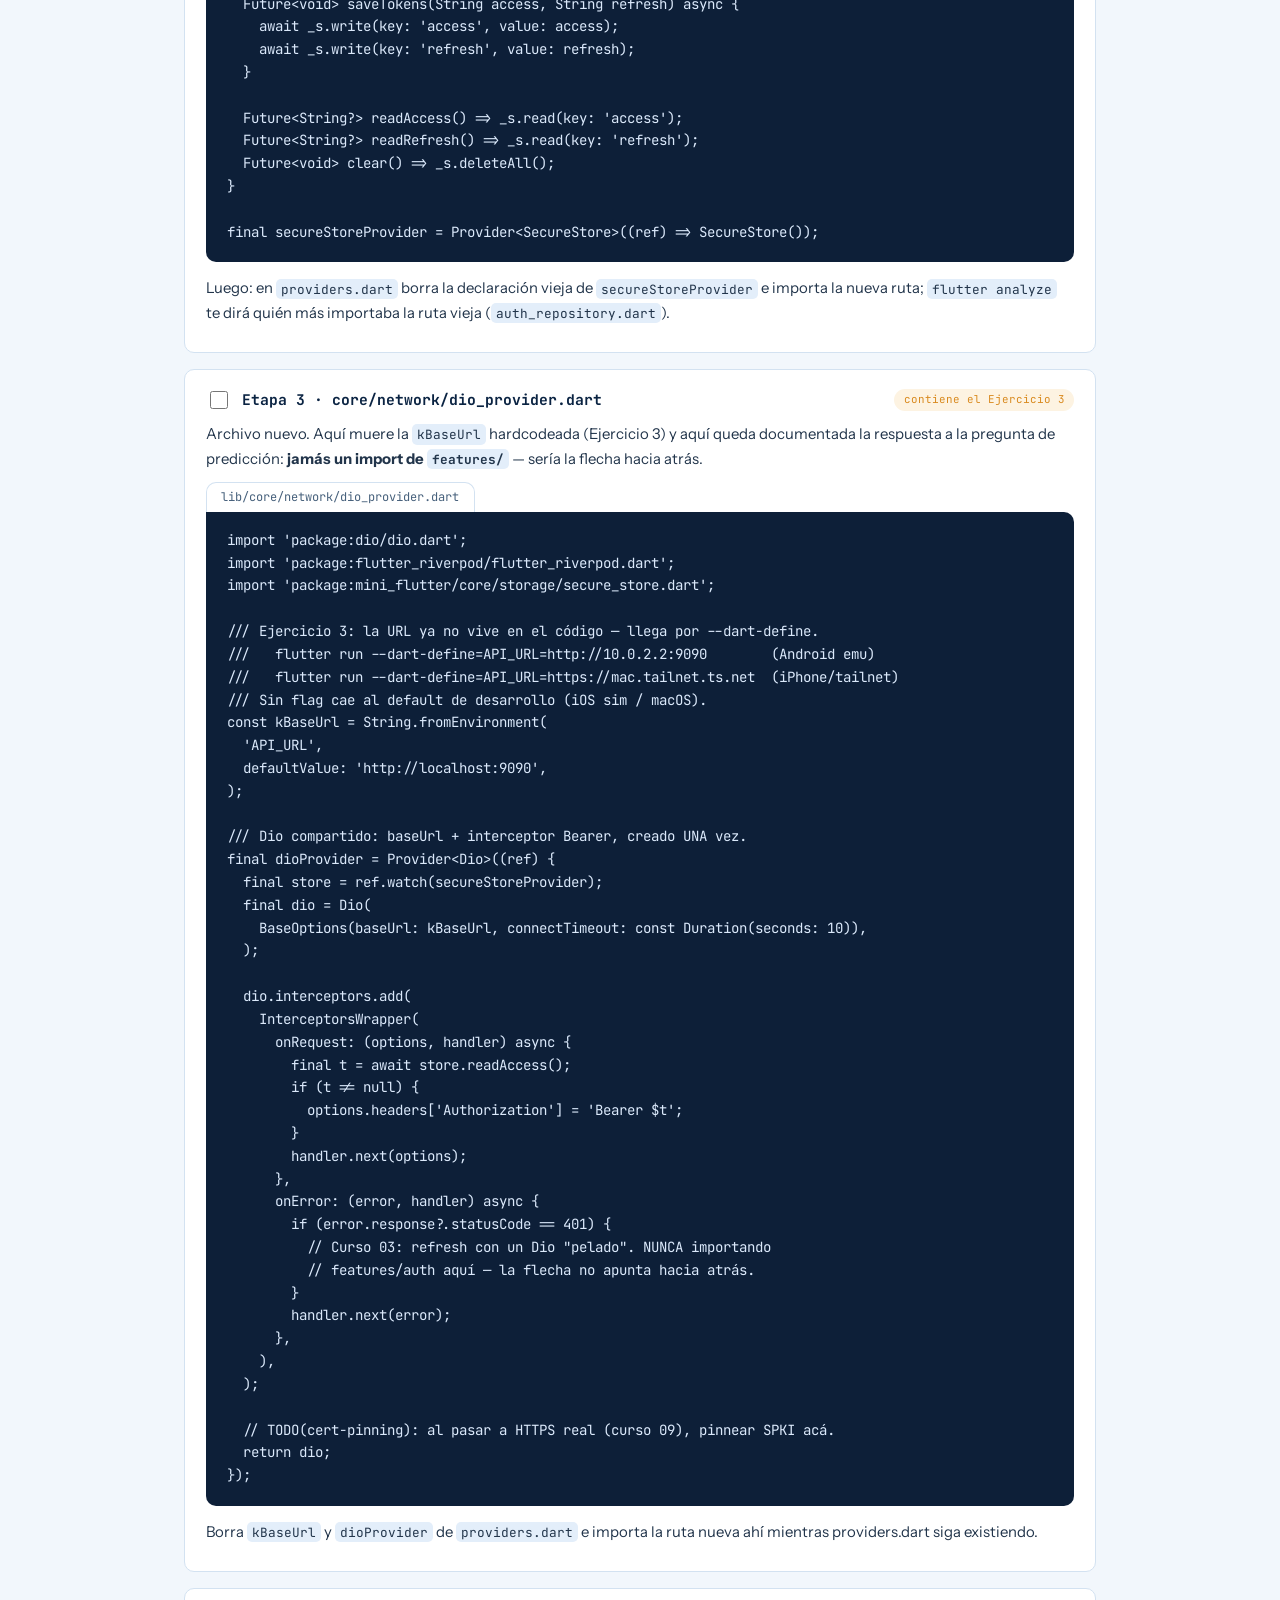
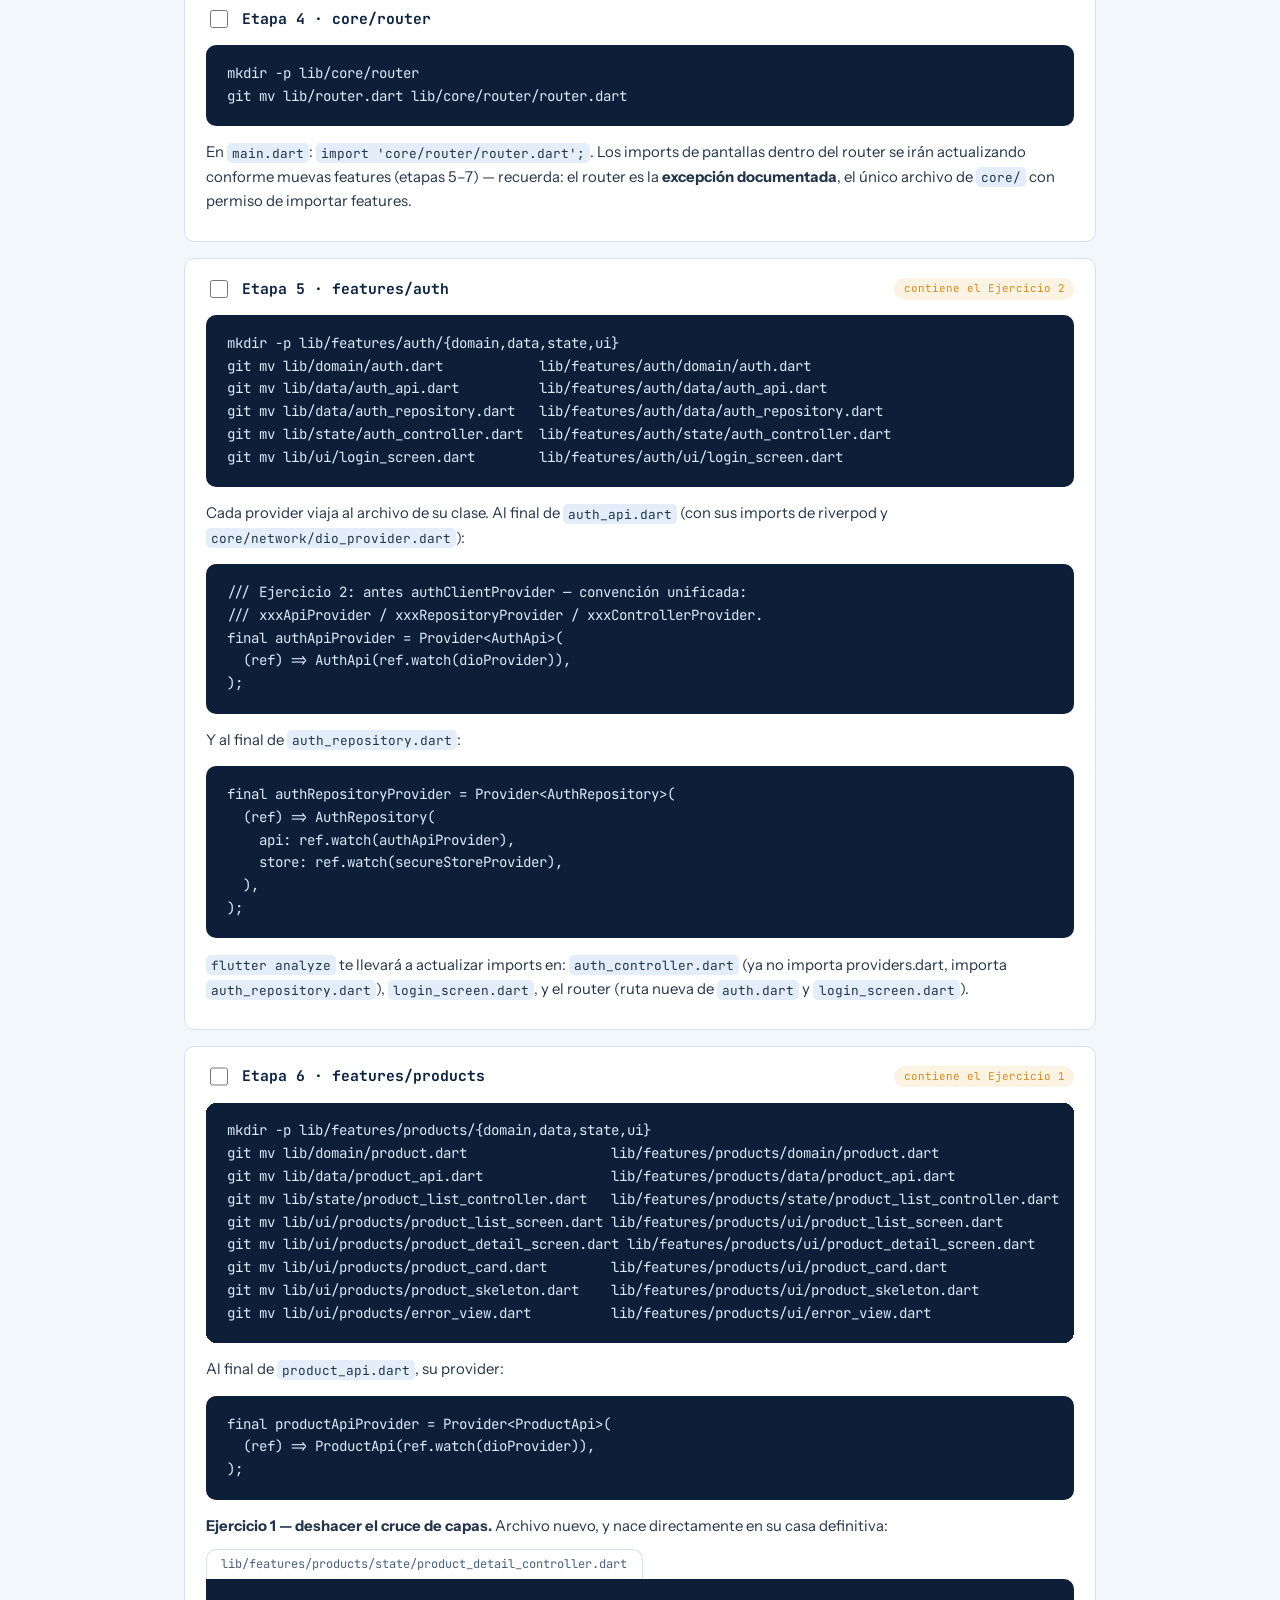
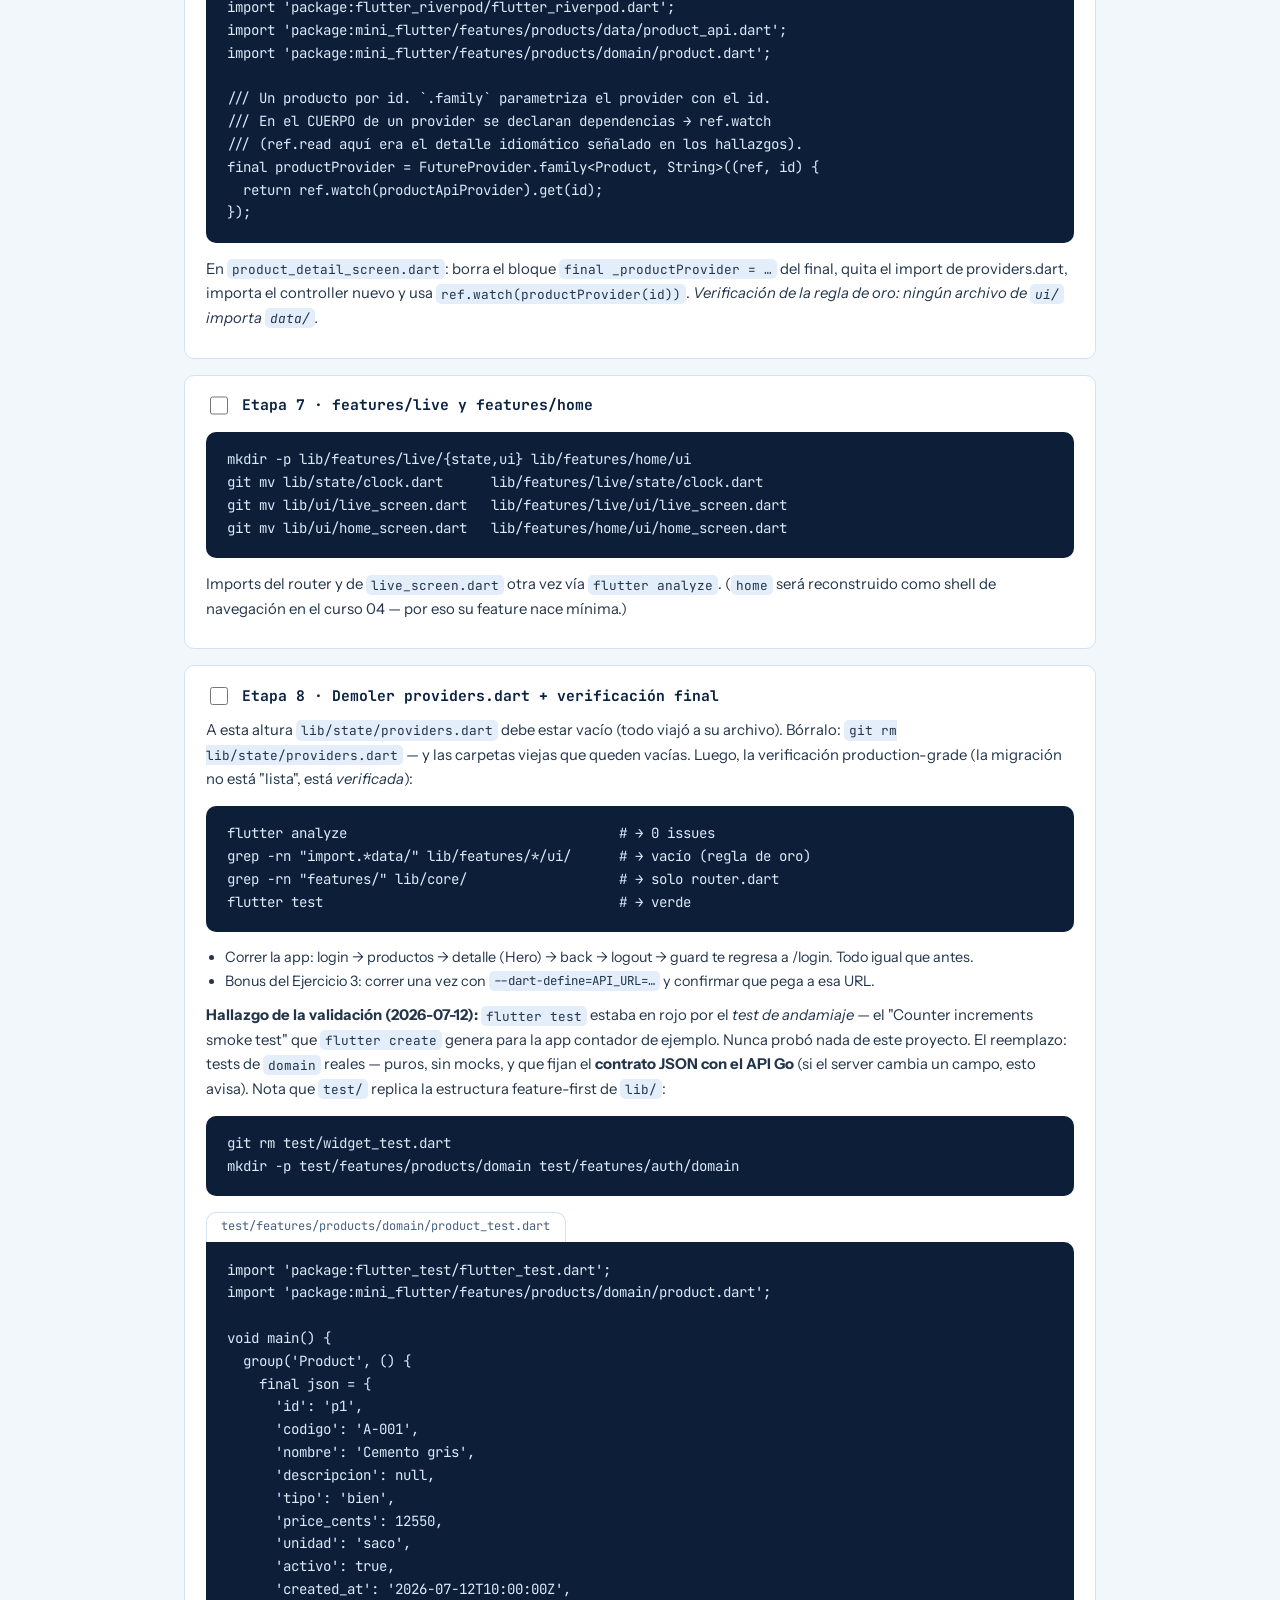
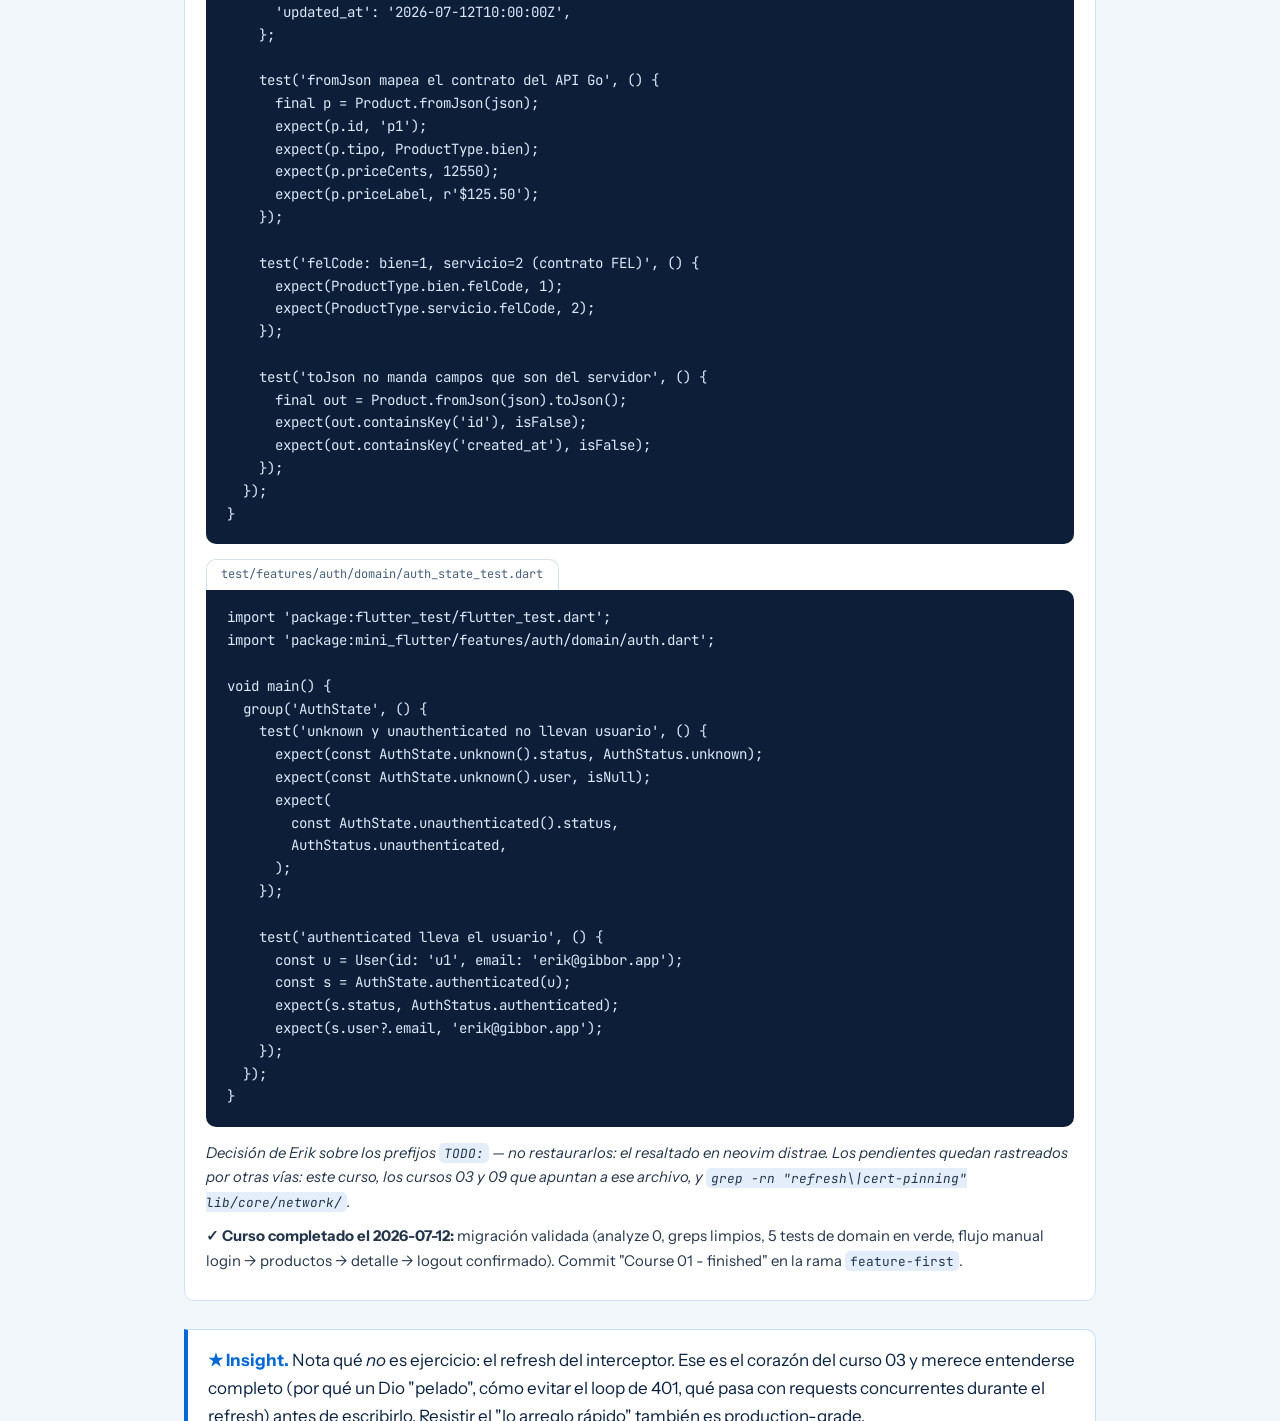
==== commit 0dec3500: "chore: preserve local work for GitHub sync [skip ci]" ====
--- a/docs/html/curso-01-arquitectura.html
+++ b/docs/html/curso-01-arquitectura.html
@@ -811,12 +811,14 @@
     });
   });
 }</code></pre>
-      <p><em>Detalle menor del mismo hallazgo: en <code>dio_provider.dart</code> los
-      comentarios del refresh y del cert pinning perdieron su prefijo — restáuralos como
-      <code>// TODO(curso-03):</code> y <code>// TODO(cert-pinning):</code> para que el panel
-      de TODOs del IDE los siga rastreando.</em></p>
-      <p><em>Con <code>flutter test</code> en verde y el flujo manual confirmado: commit,
-      reporte en la sesión, y el Curso 01 se marca completado.</em></p>
+      <p><em>Decisión de Erik sobre los prefijos <code>TODO:</code> — no restaurarlos: el
+      resaltado en neovim distrae. Los pendientes quedan rastreados por otras vías: este
+      curso, los cursos 03 y 09 que apuntan a ese archivo, y
+      <code>grep -rn "refresh\|cert-pinning" lib/core/network/</code>.</em></p>
+      <p><strong>✓ Curso completado el 2026-07-12:</strong> migración validada (analyze 0,
+      greps limpios, 5 tests de domain en verde, flujo manual login → productos → detalle →
+      logout confirmado). Commit "Course 01 - finished" en la rama
+      <code>feature-first</code>.</p>
     </div>
 
     <div class="insight">
